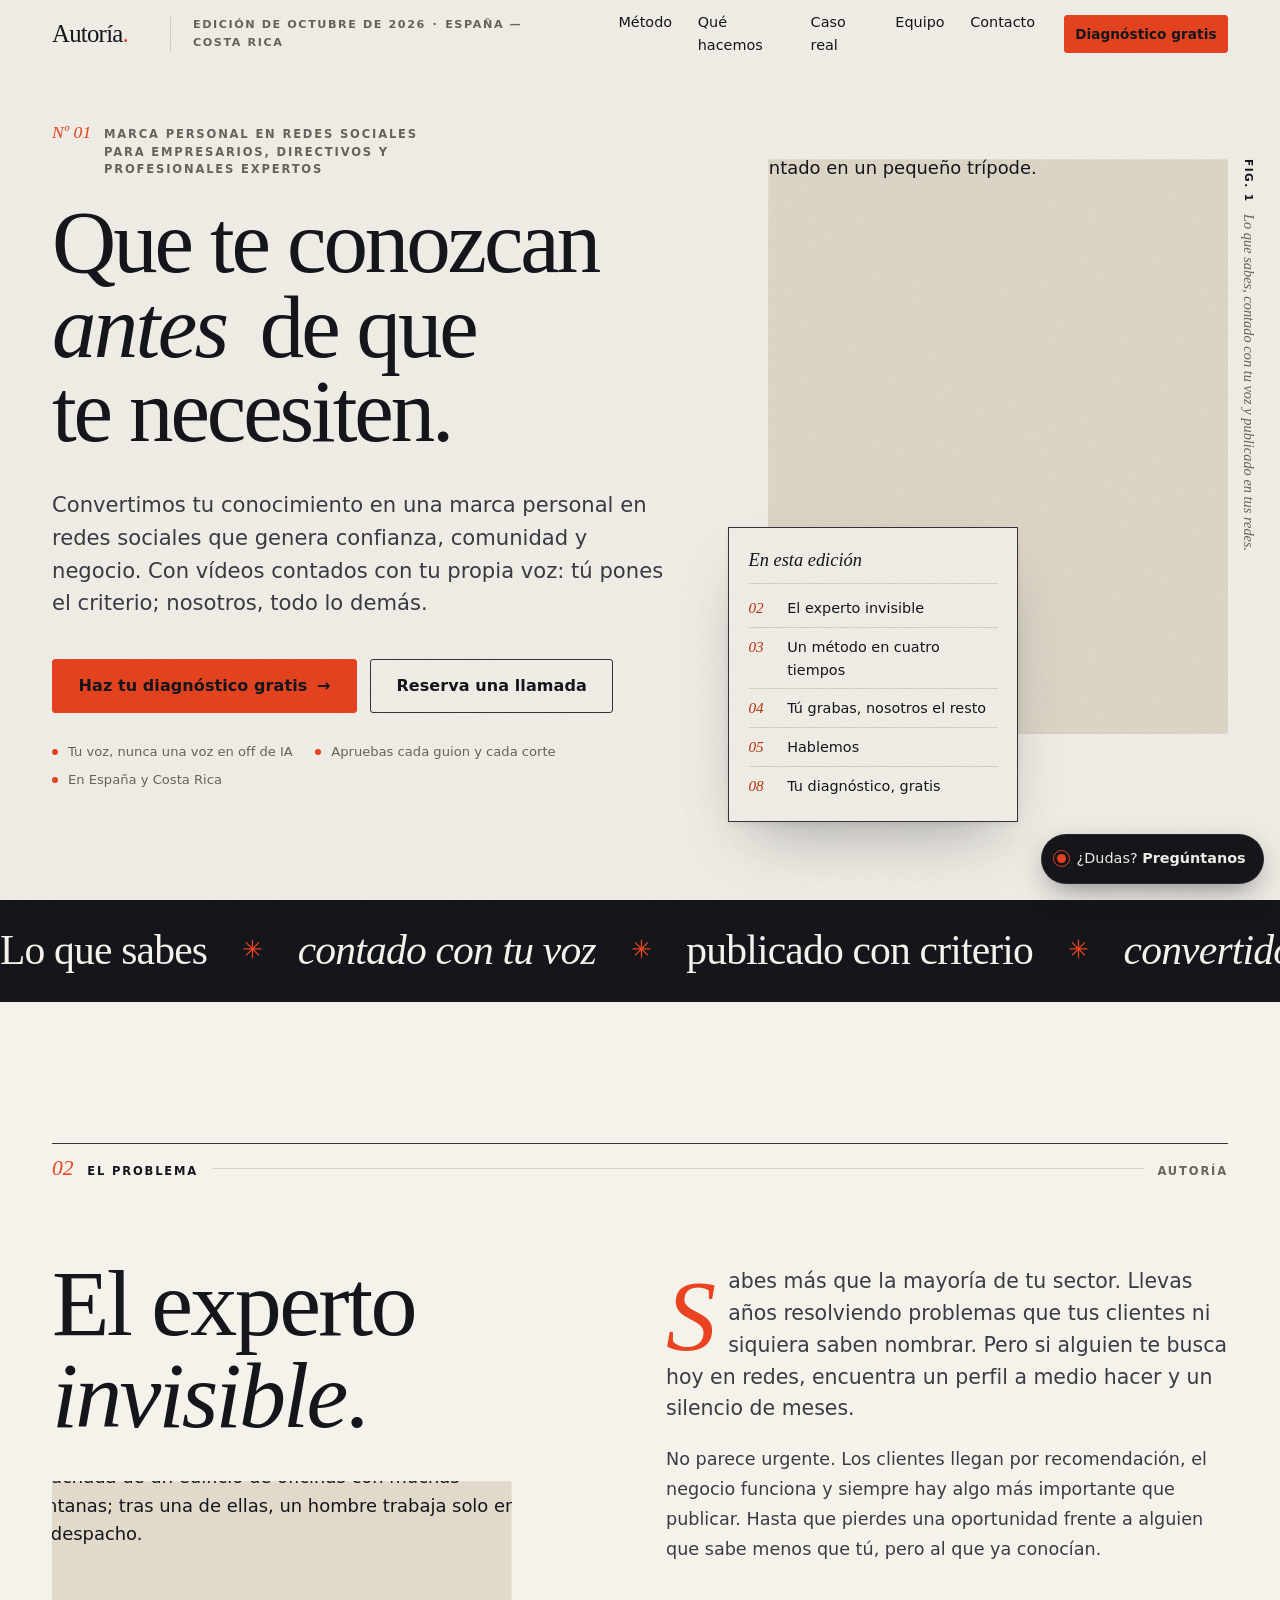
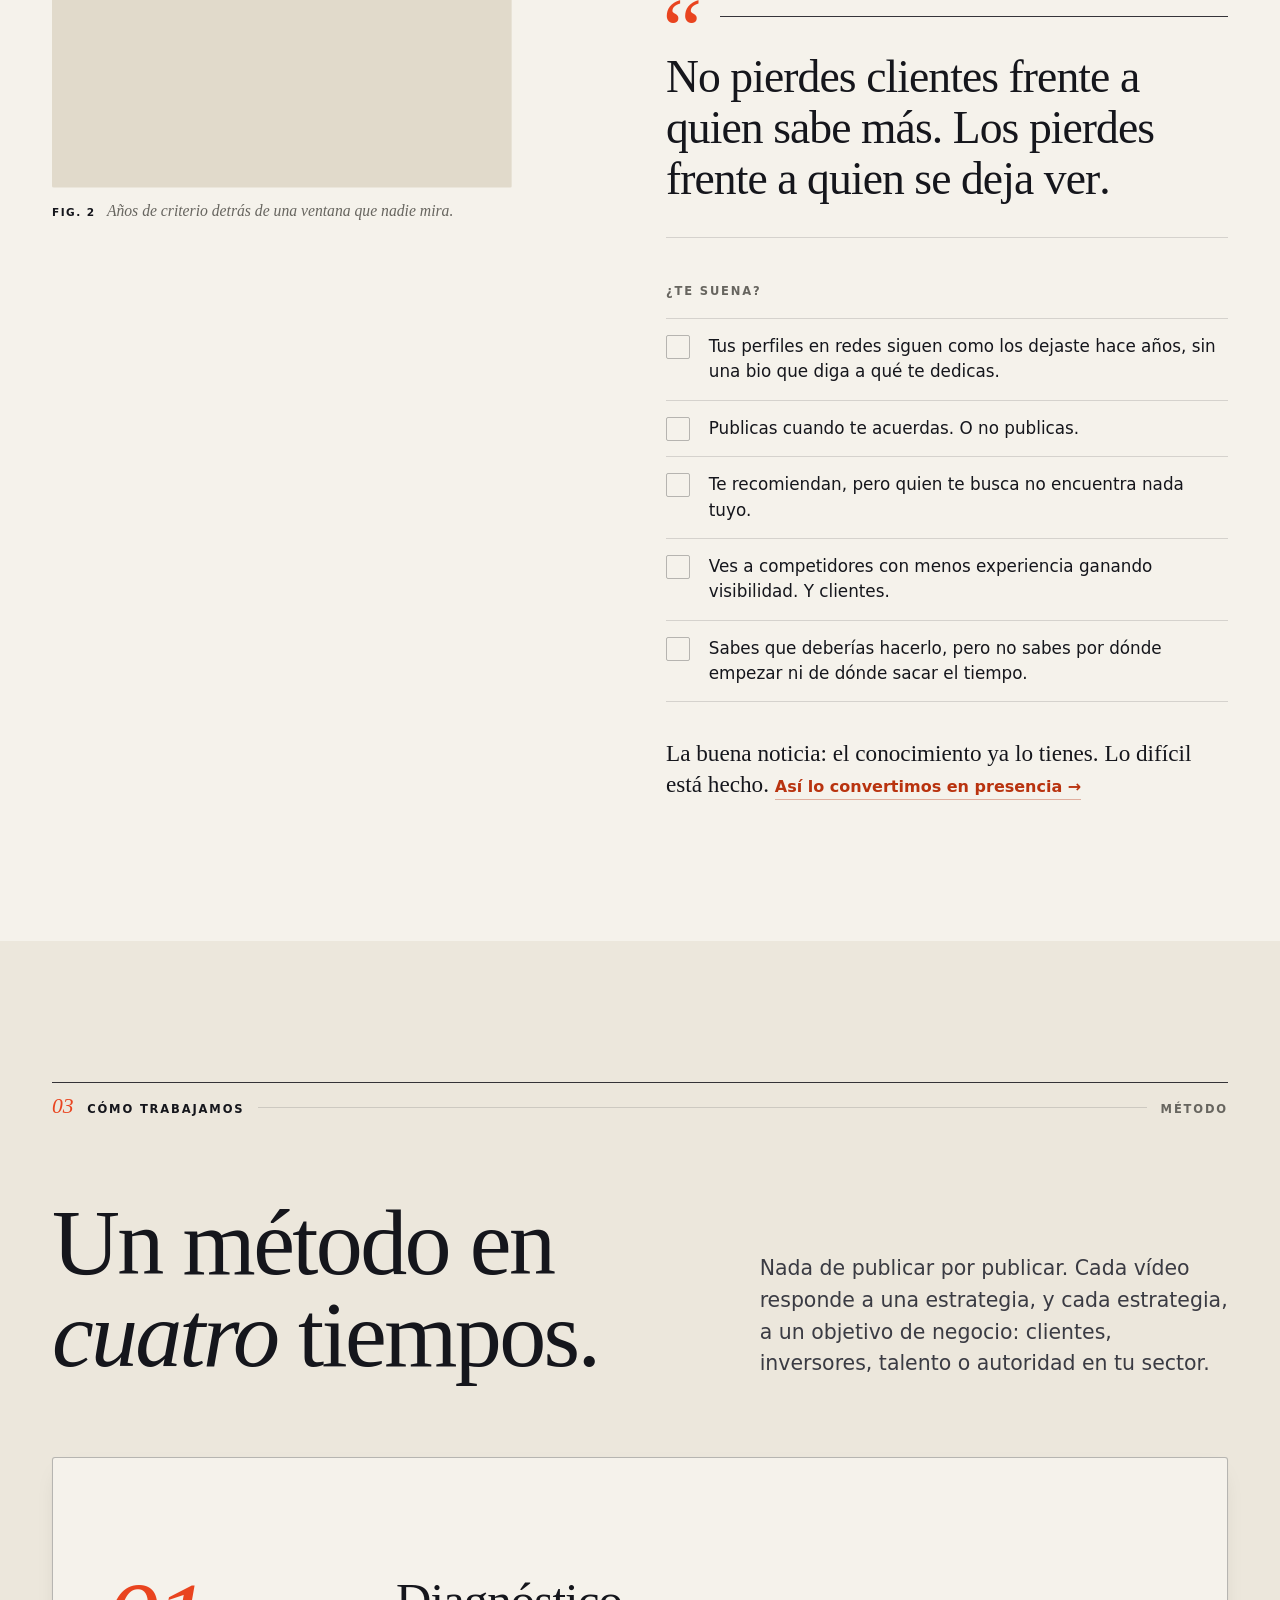
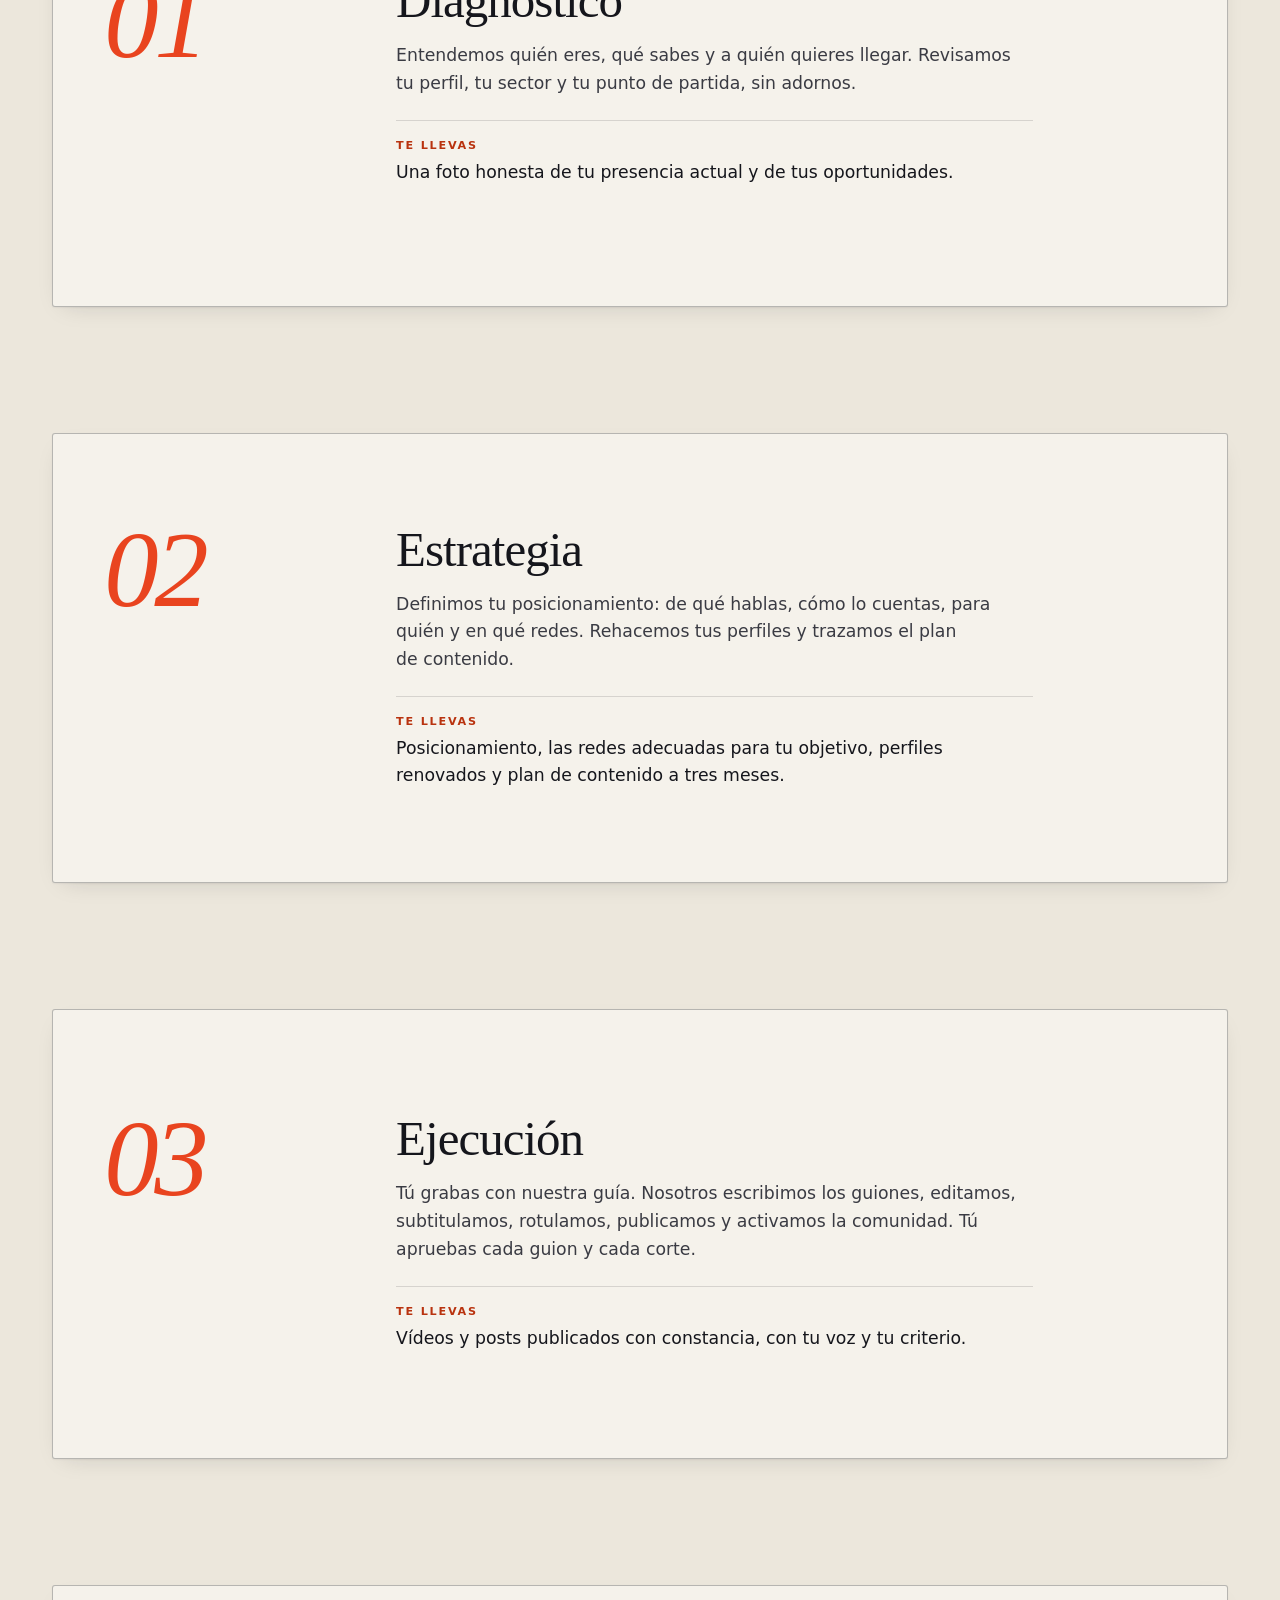
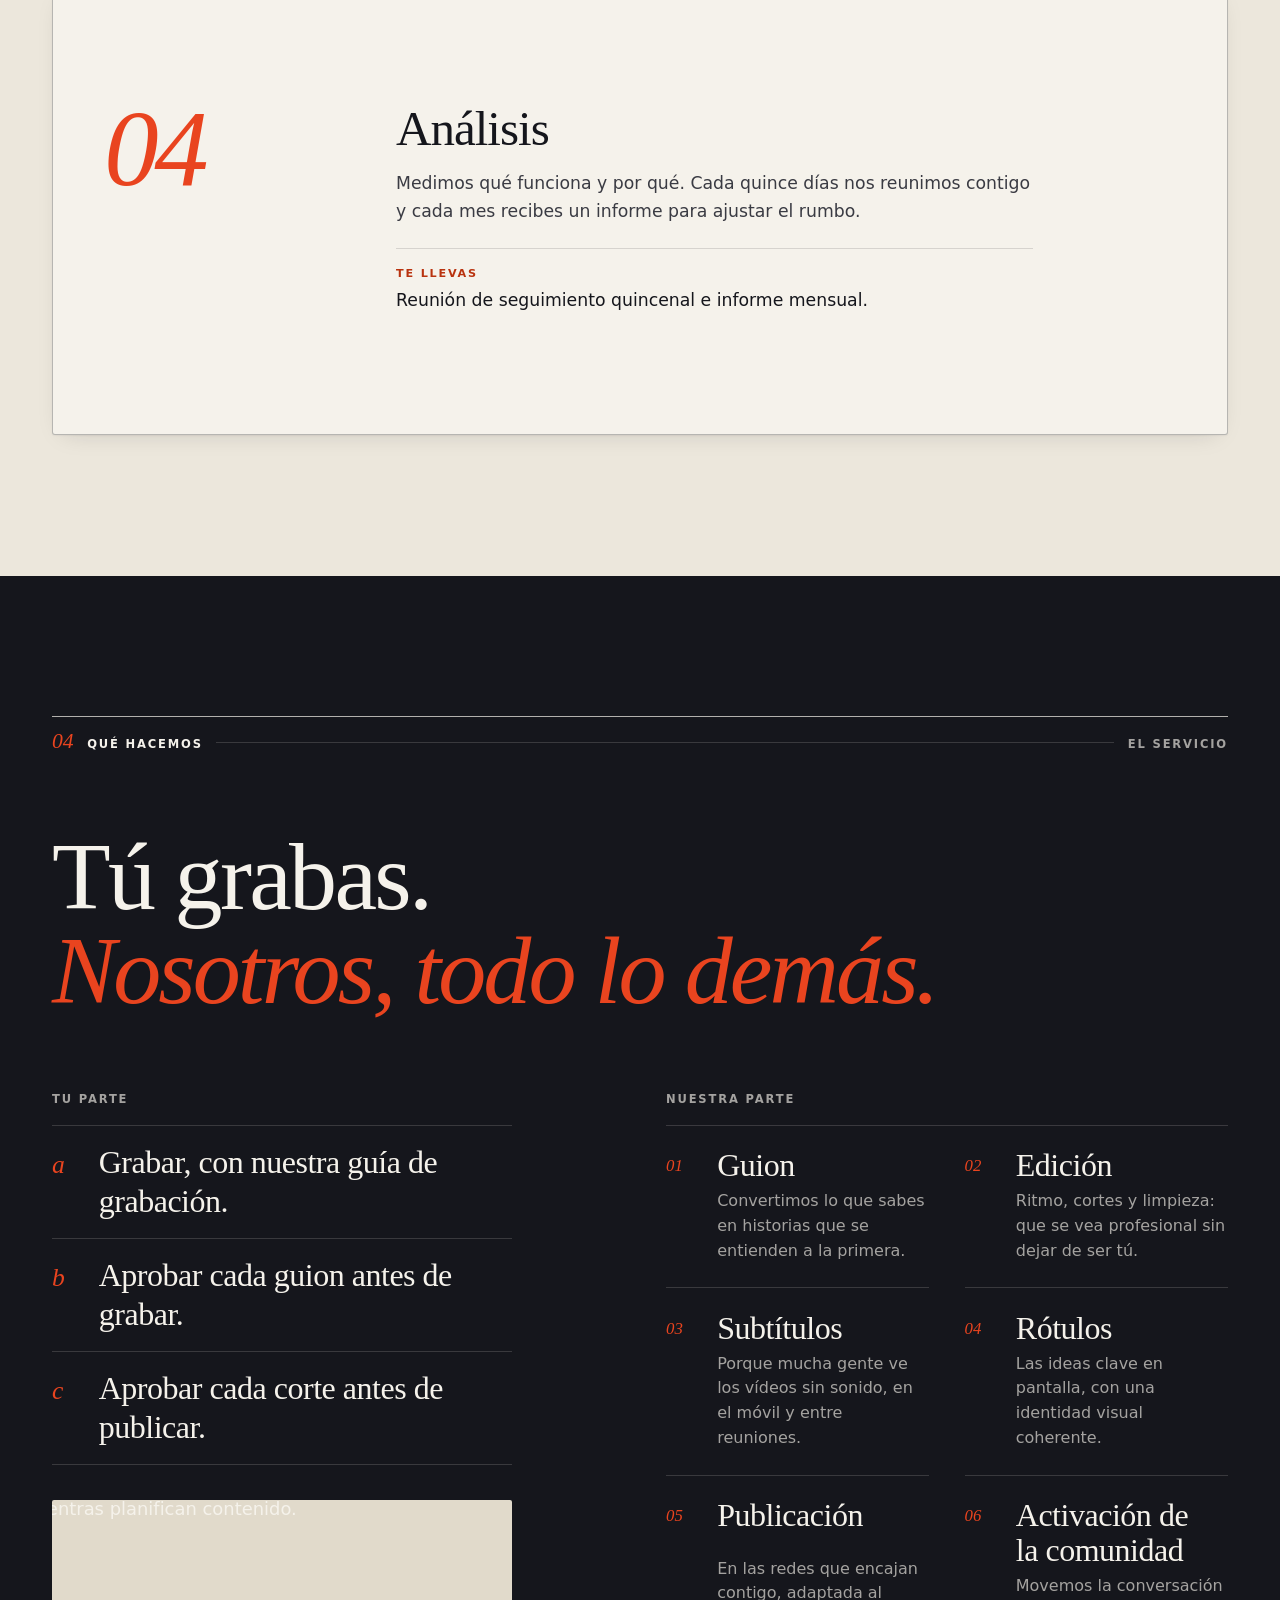
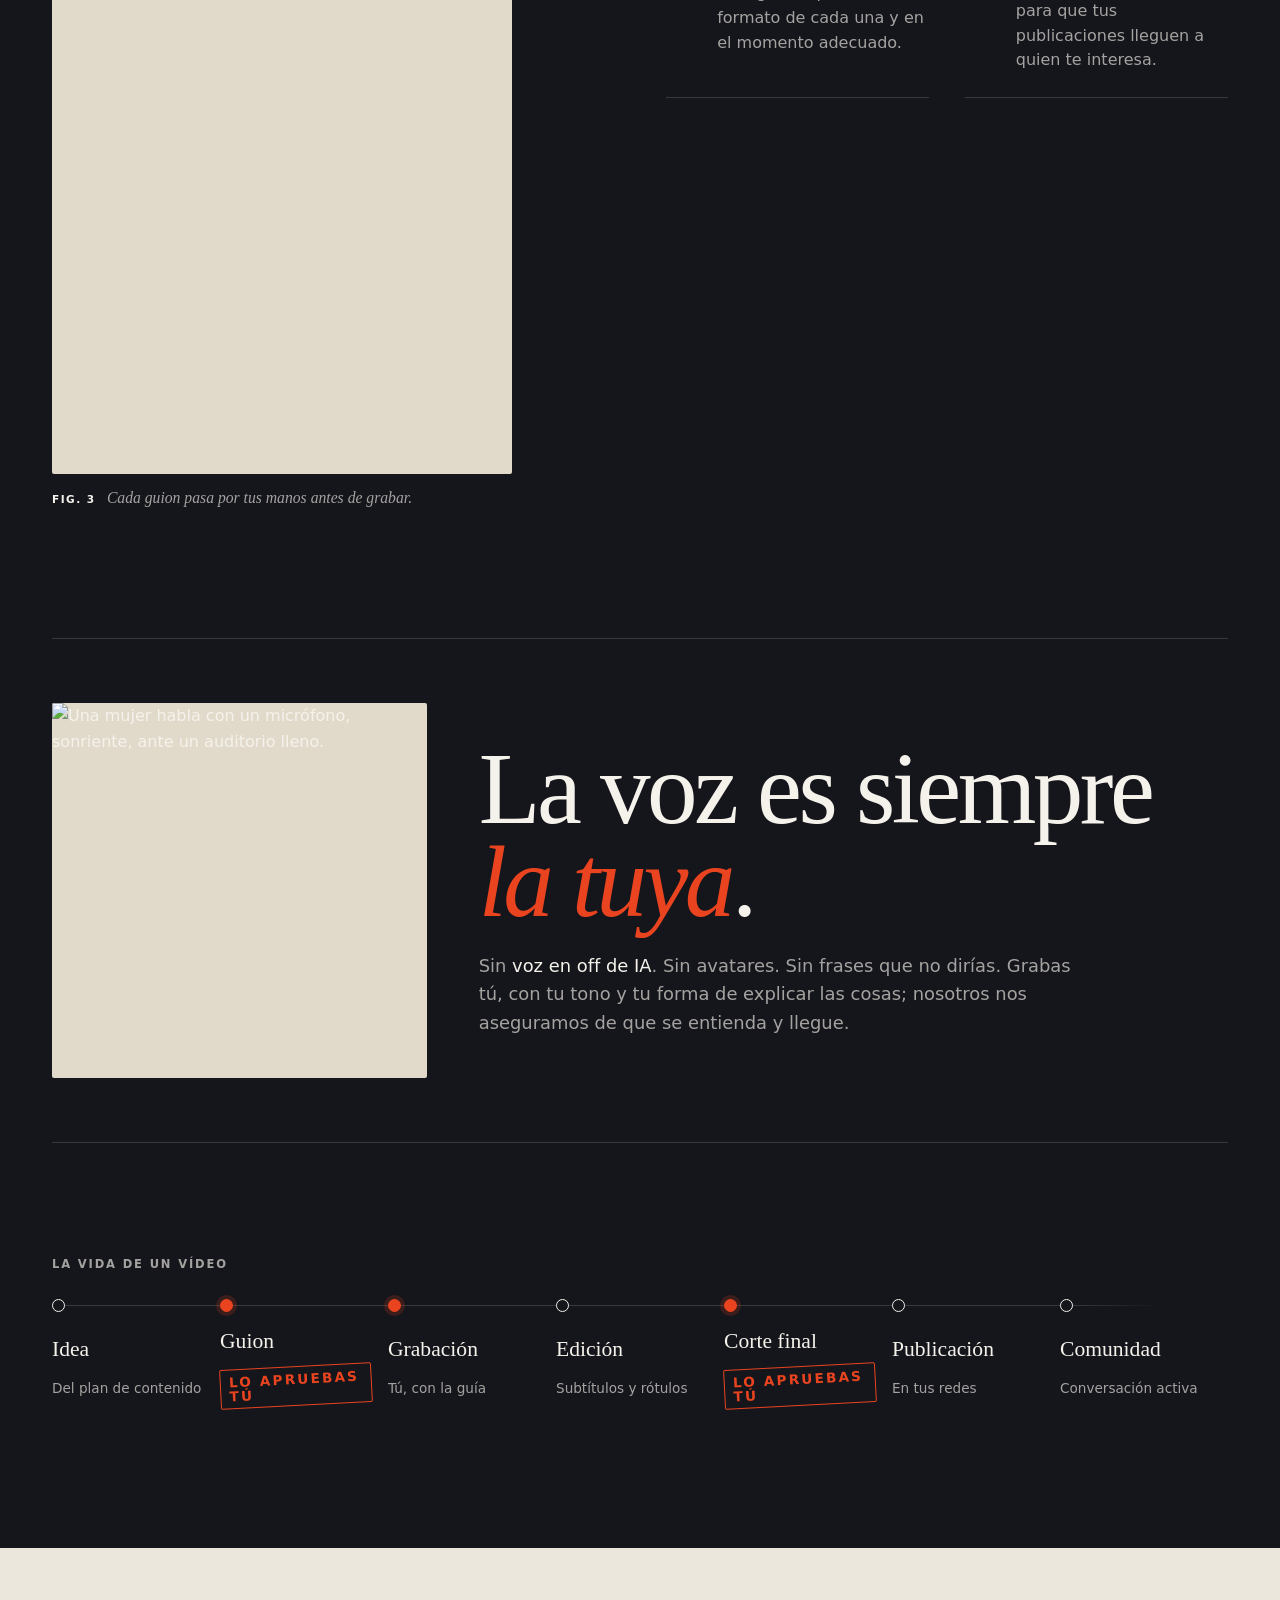
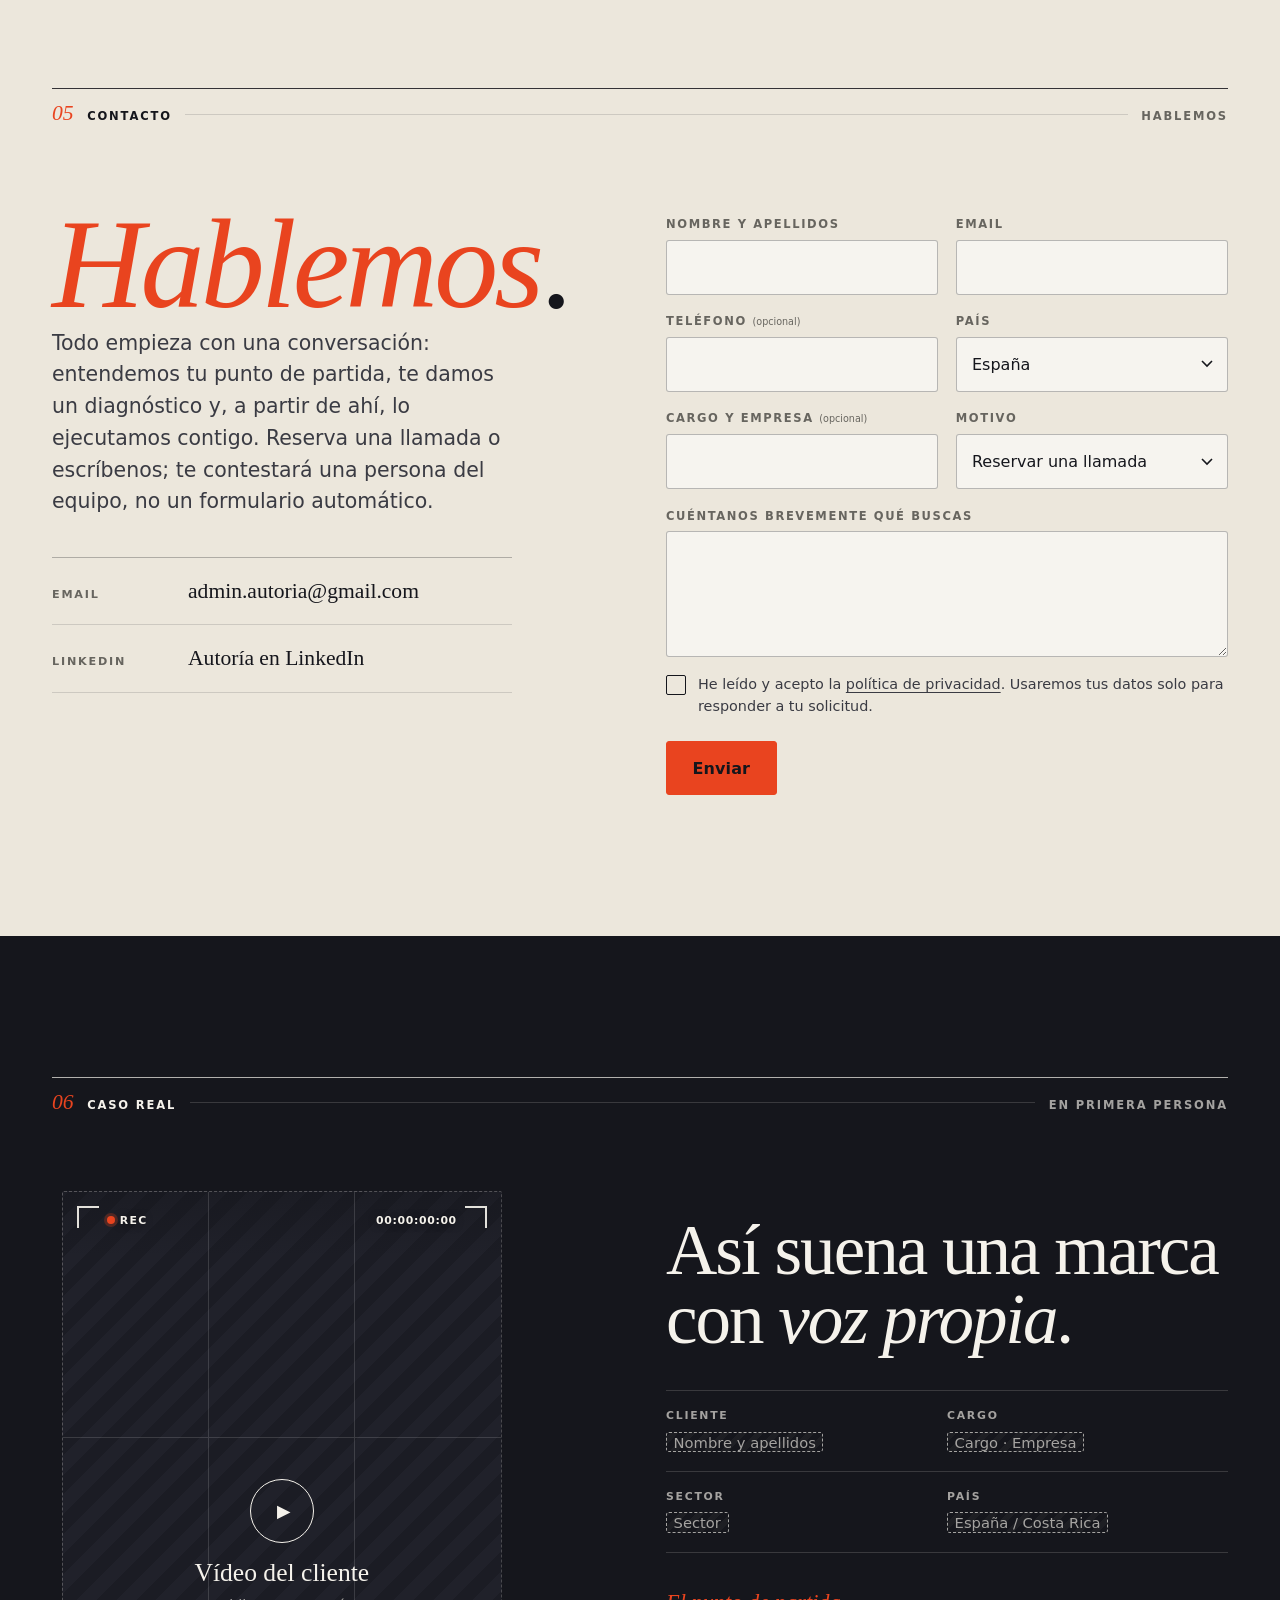
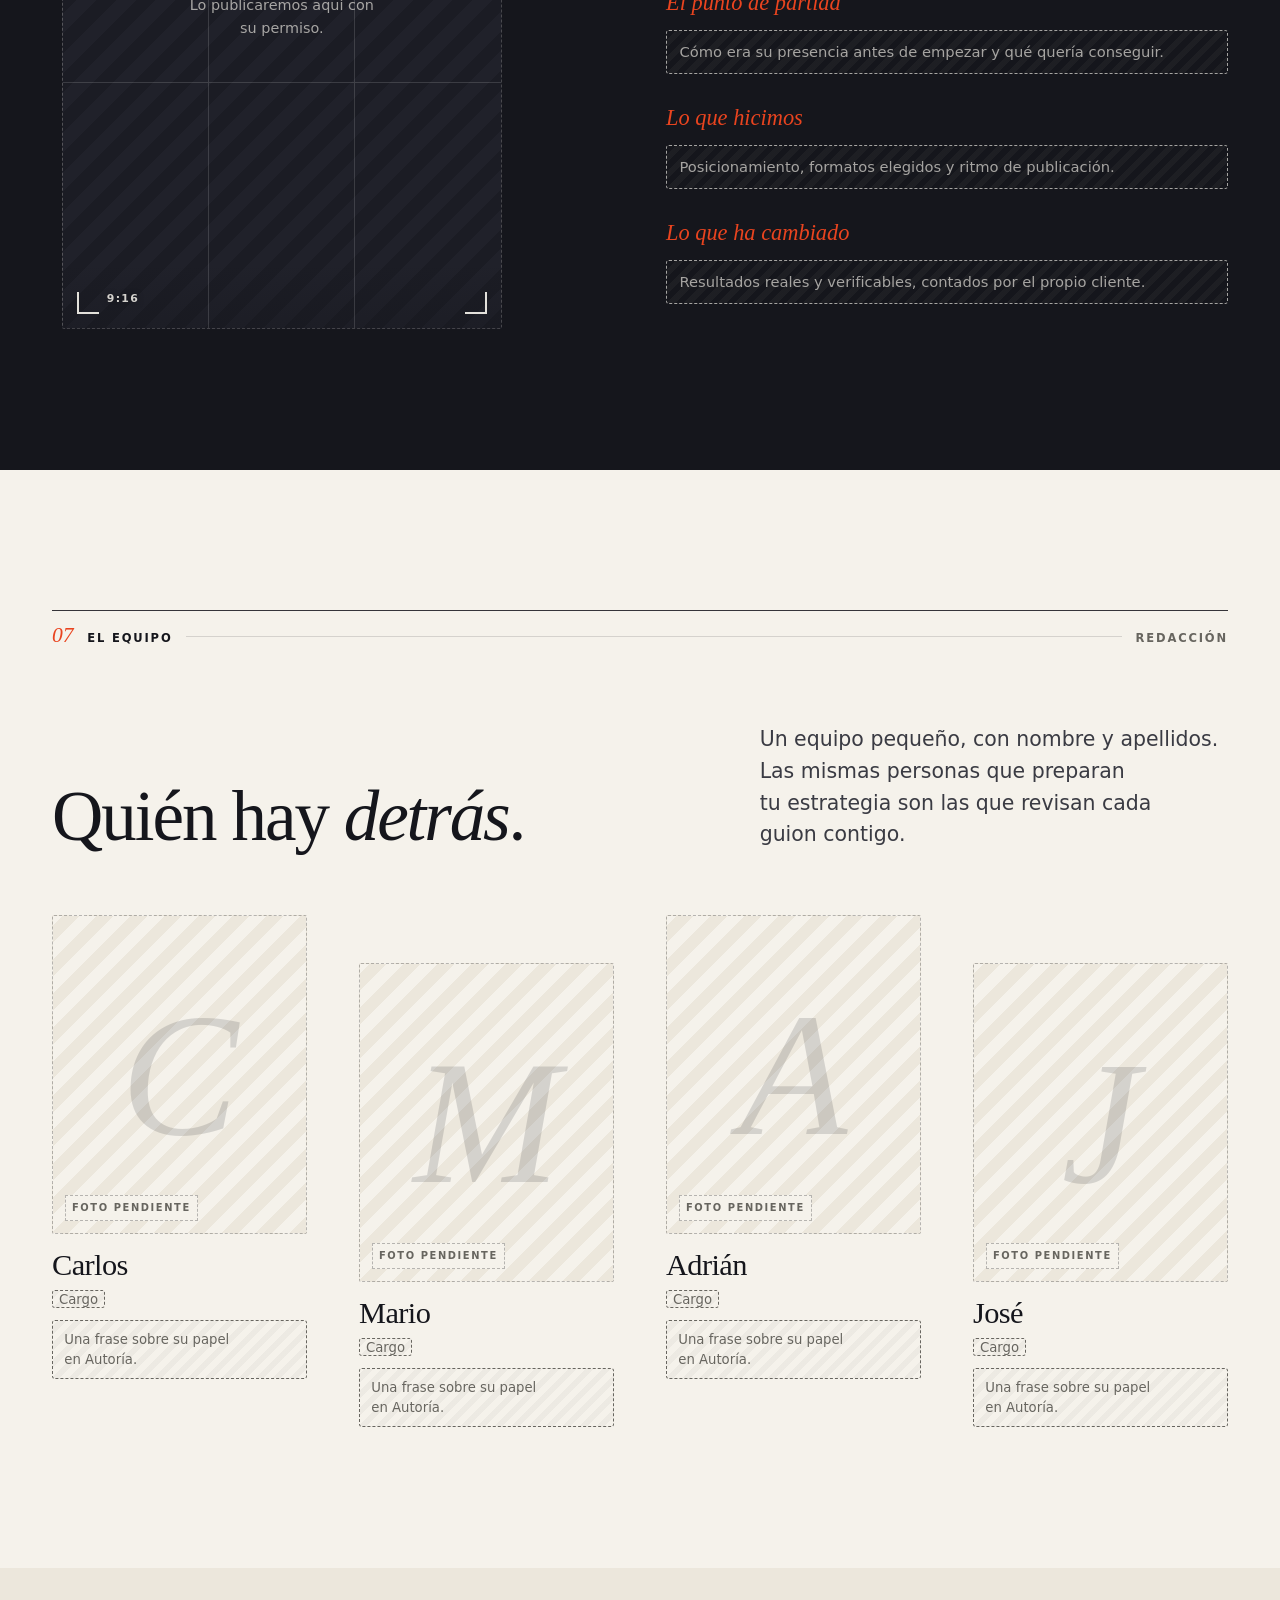
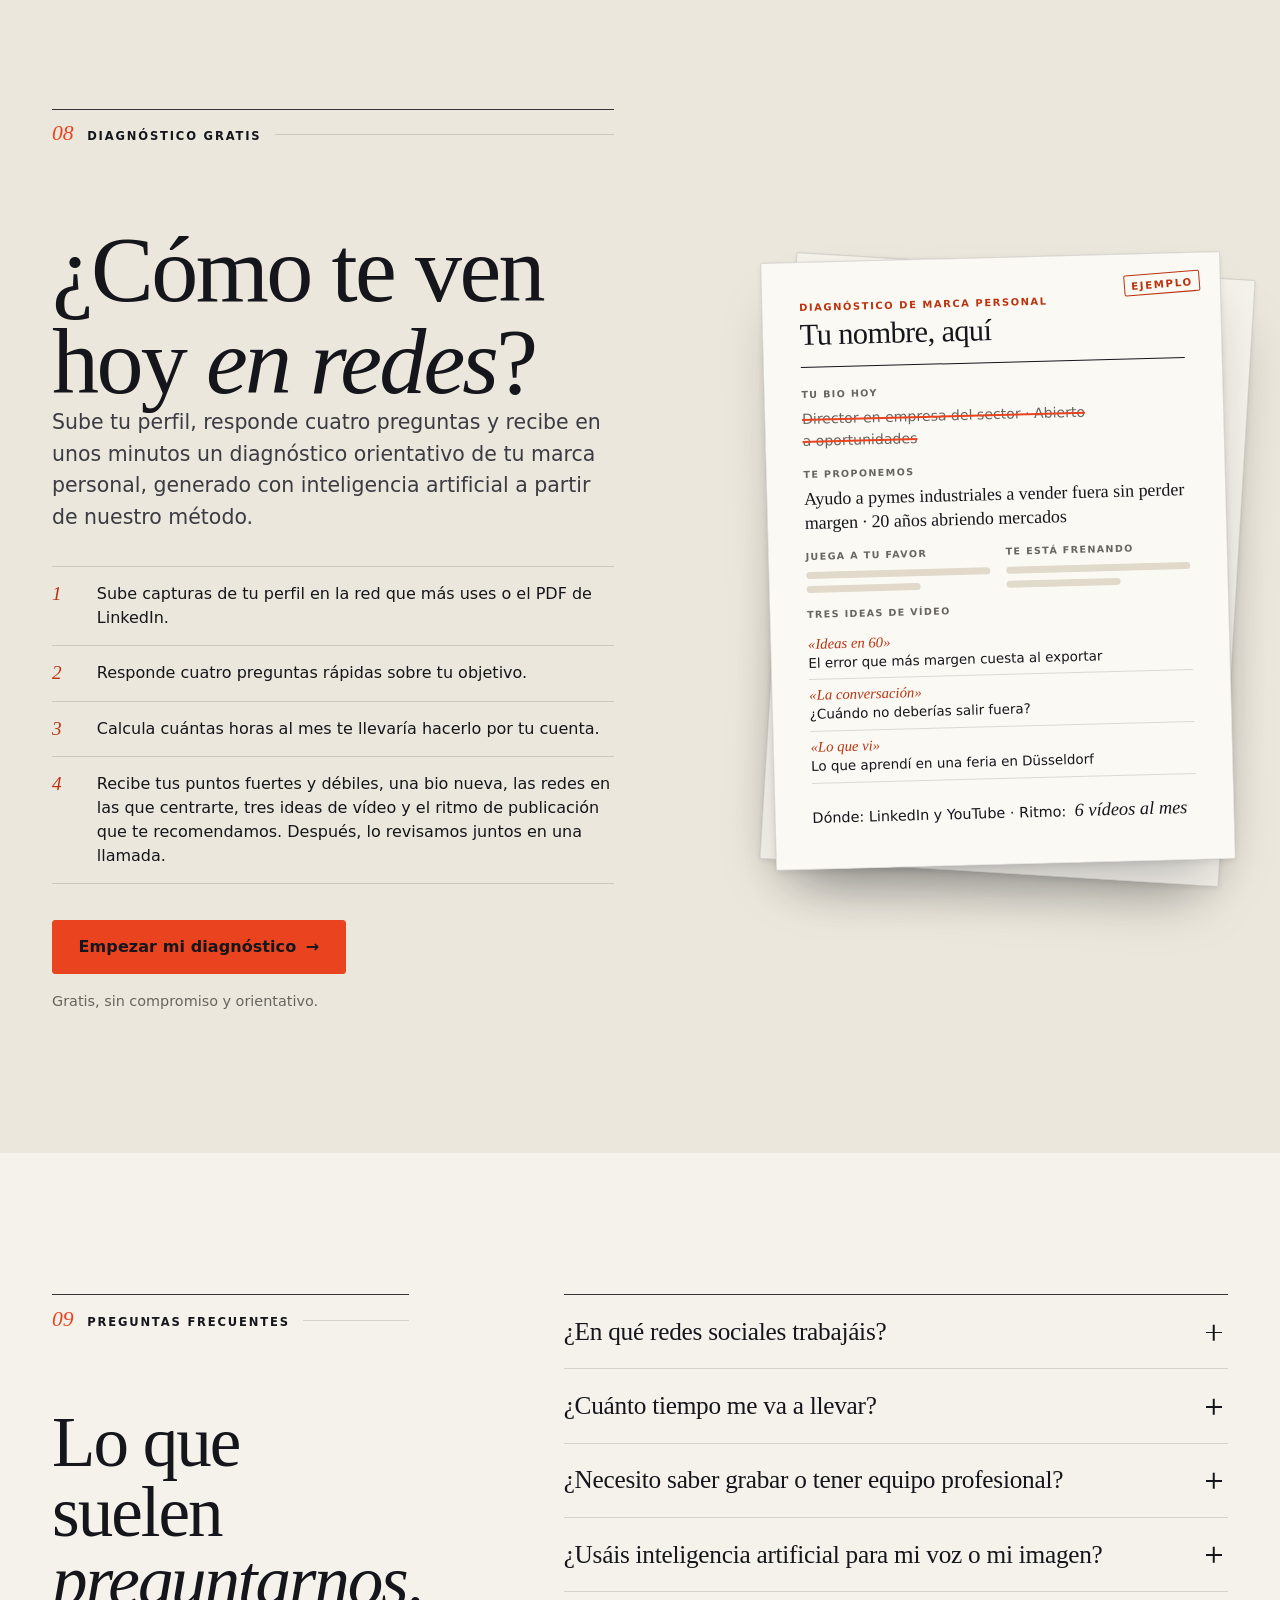
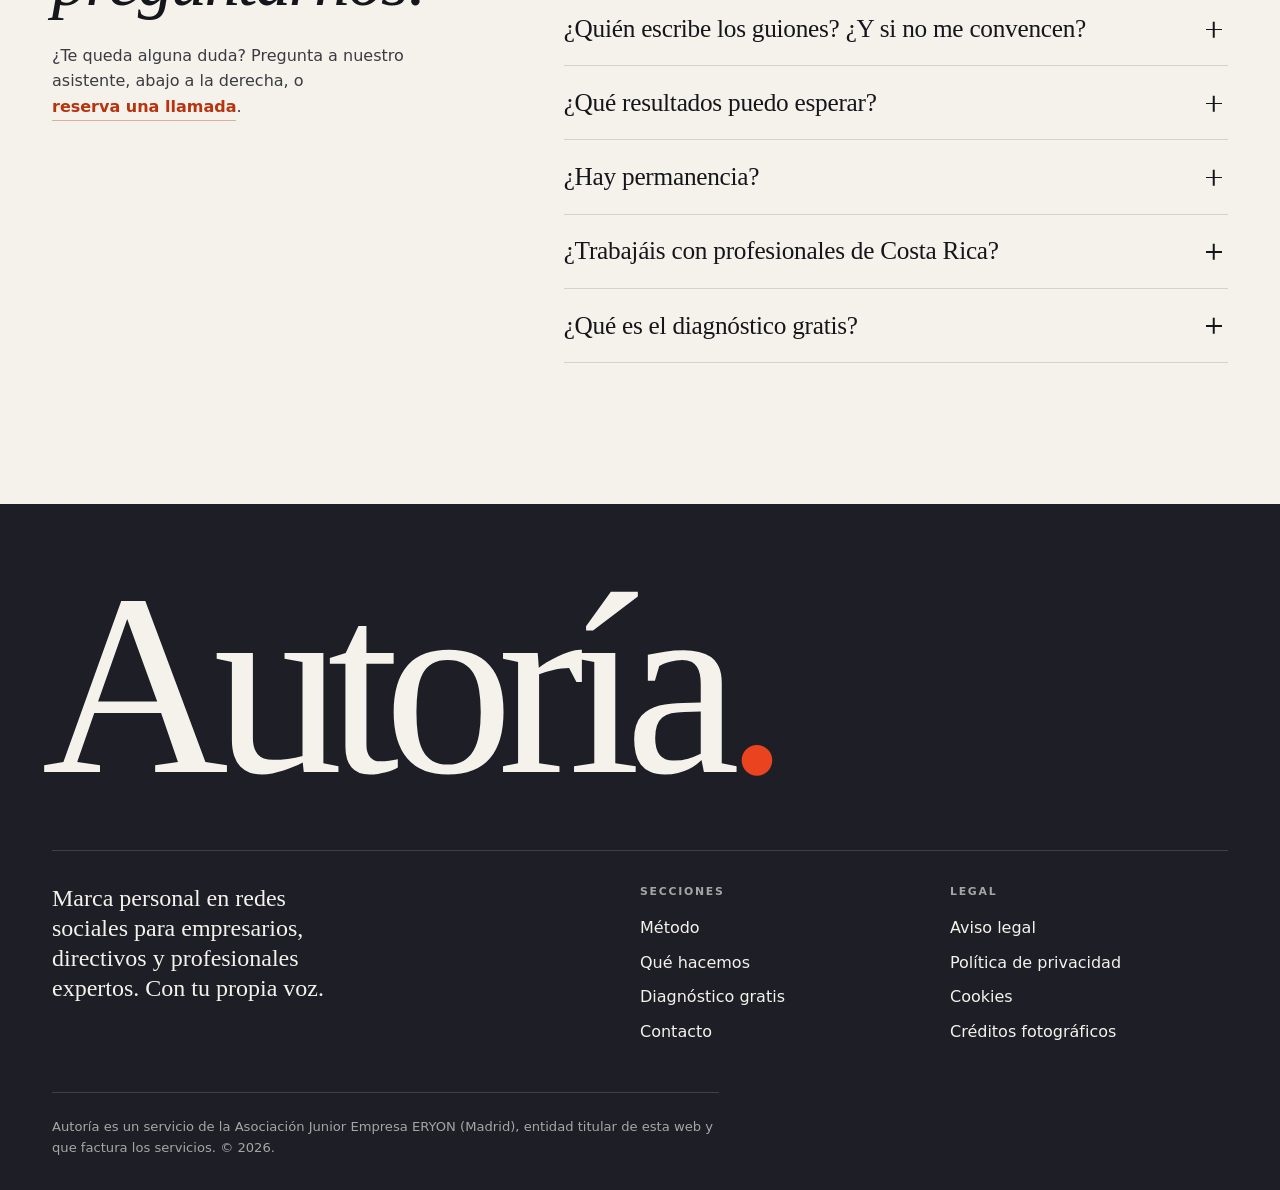
==== index.html @ 8f017d73 "Inscripción a la charla: confirmación por correo, recordatorio y hoja La inscripción manda al moment" ====
<!doctype html>
<html lang="es">
<head>
  <meta charset="utf-8">
  <meta name="viewport" content="width=device-width, initial-scale=1, viewport-fit=cover">
  <title>Autoría · Marca personal en redes sociales para expertos, con tu propia voz</title>
  <meta name="description" content="Convertimos el conocimiento de empresarios, directivos y profesionales expertos en una marca personal en redes sociales que genera confianza, comunidad y negocio, con vídeos contados con su propia voz. España y Costa Rica.">
  <meta name="theme-color" content="#F5F2EB">

  <meta property="og:type" content="website">
  <meta property="og:locale" content="es_ES">
  <meta property="og:site_name" content="Autoría">
  <meta property="og:title" content="Autoría · Que te conozcan antes de que te necesiten">
  <meta property="og:description" content="Marca personal en redes sociales para empresarios, directivos y profesionales expertos. Vídeos contados con tu propia voz. Haz tu diagnóstico gratis.">
  <meta property="og:image" content="https://autoriaestudio.com/assets/img/og-autoria.jpg">
  <meta property="og:url" content="https://autoriaestudio.com/">
  <meta property="og:image:width" content="1200">
  <meta property="og:image:height" content="630">
  <meta name="twitter:card" content="summary_large_image">

  <link rel="canonical" href="https://autoriaestudio.com/">
  <link rel="icon" href="assets/img/favicon.svg" type="image/svg+xml">
  <link rel="preload" href="assets/fonts/newsreader.woff2" as="font" type="font/woff2" crossorigin>
  <link rel="preload" href="assets/fonts/newsreader-italic.woff2" as="font" type="font/woff2" crossorigin>
  <link rel="preload" href="assets/fonts/instrument-sans.woff2" as="font" type="font/woff2" crossorigin>
  <link rel="preload" as="image" href="assets/img/portada.webp" fetchpriority="high">
  <link rel="stylesheet" href="styles.css?v=20261109c">

  <script>document.documentElement.className = document.documentElement.className.replace("no-js", "") + " js";</script>

  <script type="application/ld+json">
  {
    "@context": "https://schema.org",
    "@type": "ProfessionalService",
    "name": "Autoría",
    "description": "Agencia de marca personal en redes sociales para empresarios, directivos y profesionales expertos: estrategia, guion, edición y publicación de vídeos contados con la propia voz del cliente.",
    "areaServed": ["ES", "CR"],
    "inLanguage": "es",
    "parentOrganization": { "@type": "Organization", "name": "Asociación Junior Empresa ERYON", "address": { "@type": "PostalAddress", "addressLocality": "Madrid", "addressCountry": "ES" } }
  }
  </script>
</head>
<body class="page-home">
  <a class="skip-link" href="#contenido">Saltar al contenido</a>

  <!-- ============ CABECERA ============ -->
  <header class="masthead" data-masthead>
    <div class="wrap masthead-bar">
      <a class="wordmark" href="#portada" aria-label="Autoría, ir al inicio">Autoría<span class="wordmark-dot" aria-hidden="true">.</span></a>
      <p class="masthead-meta"><span data-edicion>Edición de octubre de 2026</span><span class="sep" aria-hidden="true">·</span>España — Costa Rica</p>
      <nav class="masthead-nav" aria-label="Principal">
        <a class="ulink" href="#metodo">Método</a>
        <a class="ulink" href="#servicio">Qué hacemos</a>
        <a class="ulink" href="#caso">Caso real</a>
        <a class="ulink" href="#equipo">Equipo</a>
        <a class="ulink" href="#contacto">Contacto</a>
      </nav>
      <a class="btn btn-primary btn-small masthead-cta" href="diagnostico.html">Diagnóstico gratis</a>
      <button class="menu-btn" type="button" aria-expanded="false" aria-controls="menu" data-menu-btn>
        <span class="menu-btn-label">Menú</span><span class="menu-btn-icon" aria-hidden="true"><i></i><i></i></span>
      </button>
    </div>
    <div class="progress" aria-hidden="true"><span data-progress></span></div>
  </header>

  <div class="menu" id="menu" data-menu aria-hidden="true">
    <nav class="wrap menu-inner" aria-label="Menú">
      <p class="menu-kicker">Sumario</p>
      <ol class="menu-list">
        <li><a href="#problema"><span>02</span>El experto invisible</a></li>
        <li><a href="#metodo"><span>03</span>Método</a></li>
        <li><a href="#servicio"><span>04</span>Qué hacemos</a></li>
        <li><a href="#contacto"><span>05</span>Contacto</a></li>
        <li><a href="#caso"><span>06</span>Caso real</a></li>
        <li><a href="#equipo"><span>07</span>Equipo</a></li>
        <li><a href="#diagnostico"><span>08</span>Diagnóstico gratis</a></li>
        <li><a href="#preguntas"><span>09</span>Preguntas</a></li>
      </ol>
      <div class="menu-actions">
        <a class="btn btn-primary" href="diagnostico.html">Haz tu diagnóstico gratis</a>
        <a class="btn btn-ghost btn-ghost-light" href="#contacto" data-reserva>Reserva una llamada</a>
      </div>
    </nav>
  </div>

  <main id="contenido">

    <!-- ============ 01 · PORTADA ============ -->
    <section class="cover" id="portada" aria-labelledby="cover-title">
      <div class="wrap cover-grid">
        <div class="cover-text">
          <p class="kicker cover-kicker" data-reveal><span class="kicker-num">Nº 01</span> Marca personal en redes sociales para empresarios, directivos y profesionales expertos</p>
          <h1 class="cover-title" id="cover-title" data-split>Que te conozcan <em><span class="mark" data-mark="circle">antes</span></em> de que te necesiten.</h1>
          <p class="cover-lede" data-reveal>Convertimos tu conocimiento en una marca personal en redes sociales que genera confianza, comunidad y negocio. Con vídeos contados con tu propia voz: tú pones el criterio; nosotros, todo lo demás.</p>
          <div class="cover-actions" data-reveal>
            <a class="btn btn-primary btn-lg" href="diagnostico.html">Haz tu diagnóstico gratis <span class="btn-arrow" aria-hidden="true">→</span></a>
            <a class="btn btn-ghost btn-lg" href="#contacto" data-reserva>Reserva una llamada</a>
          </div>
          <ul class="cover-proof" data-reveal>
            <li>Tu voz, nunca una voz en off de IA</li>
            <li>Apruebas cada guion y cada corte</li>
            <li>En España y Costa Rica</li>
          </ul>
        </div>

        <figure class="cover-figure" data-reveal>
          <div class="frame frame-photo">
            <img src="assets/img/portada.webp" alt="Una profesional se graba en su despacho con el móvil, montado en un pequeño trípode." width="1024" height="1280" fetchpriority="high" loading="eager" decoding="async" data-parallax>
          </div>
          <figcaption class="caption"><span>Fig. 1</span> Lo que sabes, contado con tu voz y publicado en tus redes.</figcaption>
        </figure>

        <nav class="sumario" aria-label="Sumario de la página" data-reveal>
          <p class="sumario-title">En esta edición</p>
          <ol>
            <li><a href="#problema"><span>02</span>El experto invisible</a></li>
            <li><a href="#metodo"><span>03</span>Un método en cuatro tiempos</a></li>
            <li><a href="#servicio"><span>04</span>Tú grabas, nosotros el resto</a></li>
            <li><a href="#contacto"><span>05</span>Hablemos</a></li>
            <li><a href="#diagnostico"><span>08</span>Tu diagnóstico, gratis</a></li>
          </ol>
        </nav>
      </div>
    </section>

    <!-- Cinta -->
    <div class="ticker" aria-hidden="true">
      <div class="ticker-track" data-marquee>
        <span>Lo que sabes</span><i>✳</i><span><em>contado con tu voz</em></span><i>✳</i><span>publicado con criterio</span><i>✳</i><span><em>convertido en confianza</em></span><i>✳</i><span>y en negocio</span><i>✳</i>
      </div>
    </div>

    <!-- ============ 02 · EL PROBLEMA ============ -->
    <section class="section problem" id="problema" aria-labelledby="problem-title">
      <div class="wrap">
        <header class="folio" data-reveal><span class="folio-num">02</span><span class="folio-name">El problema</span><span class="folio-rule"></span><span class="folio-meta">Autoría</span></header>

        <div class="problem-grid">
          <div class="problem-head">
            <h2 class="display-xl" id="problem-title" data-split>El experto <em>invisible</em>.</h2>
            <figure class="problem-figure" data-reveal>
              <div class="frame frame-photo"><img src="assets/img/problema.webp" alt="Fachada de un edificio de oficinas con muchas ventanas; tras una de ellas, un hombre trabaja solo en su despacho." width="1200" height="800" loading="lazy" decoding="async" data-parallax></div>
              <figcaption class="caption"><span>Fig. 2</span> Años de criterio detrás de una ventana que nadie mira.</figcaption>
            </figure>
          </div>

          <div class="problem-body prose">
            <p class="lede dropcap" data-reveal>Sabes más que la mayoría de tu sector. Llevas años resolviendo problemas que tus clientes ni siquiera saben nombrar. Pero si alguien te busca hoy en redes, encuentra un perfil a medio hacer y un silencio de meses.</p>
            <p data-reveal>No parece urgente. Los clientes llegan por recomendación, el negocio funciona y siempre hay algo más importante que publicar. Hasta que pierdes una oportunidad frente a alguien que sabe menos que tú, pero al que ya conocían.</p>

            <blockquote class="pullquote" data-reveal>
              <p>No pierdes clientes frente a quien sabe más. Los pierdes frente a quien <span class="mark" data-mark="underline">se deja ver</span>.</p>
            </blockquote>

            <div class="symptoms" data-reveal>
              <p class="kicker">¿Te suena?</p>
              <ul>
                <li><span class="tick" data-mark="tick"></span>Tus perfiles en redes siguen como los dejaste hace años, sin una bio que diga a qué te dedicas.</li>
                <li><span class="tick" data-mark="tick"></span>Publicas cuando te acuerdas. O no publicas.</li>
                <li><span class="tick" data-mark="tick"></span>Te recomiendan, pero quien te busca no encuentra nada tuyo.</li>
                <li><span class="tick" data-mark="tick"></span>Ves a competidores con menos experiencia ganando visibilidad. Y clientes.</li>
                <li><span class="tick" data-mark="tick"></span>Sabes que deberías hacerlo, pero no sabes por dónde empezar ni de dónde sacar el tiempo.</li>
              </ul>
            </div>

            <p class="problem-close" data-reveal>La buena noticia: el conocimiento ya lo tienes. Lo difícil está hecho. <a class="ulink ulink-accent" href="#metodo">Así lo convertimos en presencia&nbsp;→</a></p>
          </div>
        </div>
      </div>
    </section>

    <!-- ============ 03 · MÉTODO ============ -->
    <section class="section method" id="metodo" aria-labelledby="method-title">
      <div class="wrap">
        <header class="folio" data-reveal><span class="folio-num">03</span><span class="folio-name">Cómo trabajamos</span><span class="folio-rule"></span><span class="folio-meta">Método</span></header>

        <div class="method-intro">
          <h2 class="display-xl" id="method-title" data-split>Un método en <em>cuatro</em> tiempos.</h2>
          <p class="lede" data-reveal>Nada de publicar por publicar. Cada vídeo responde a una estrategia, y cada estrategia, a un objetivo de negocio: clientes, inversores, talento o autoridad en tu sector.</p>
        </div>

        <ol class="stack" data-stack>
          <li class="stack-card" style="--i:0">
            <div class="stack-num">01</div>
            <div class="stack-body">
              <h3>Diagnóstico</h3>
              <p>Entendemos quién eres, qué sabes y a quién quieres llegar. Revisamos tu perfil, tu sector y tu punto de partida, sin adornos.</p>
              <p class="stack-out"><span>Te llevas</span> Una foto honesta de tu presencia actual y de tus oportunidades.</p>
            </div>
          </li>
          <li class="stack-card" style="--i:1">
            <div class="stack-num">02</div>
            <div class="stack-body">
              <h3>Estrategia</h3>
              <p>Definimos tu posicionamiento: de qué hablas, cómo lo cuentas, para quién y en qué redes. Rehacemos tus perfiles y trazamos el plan de contenido.</p>
              <p class="stack-out"><span>Te llevas</span> Posicionamiento, las redes adecuadas para tu objetivo, perfiles renovados y plan de contenido a tres meses.</p>
            </div>
          </li>
          <li class="stack-card" style="--i:2">
            <div class="stack-num">03</div>
            <div class="stack-body">
              <h3>Ejecución</h3>
              <p>Tú grabas con nuestra guía. Nosotros escribimos los guiones, editamos, subtitulamos, rotulamos, publicamos y activamos la comunidad. Tú apruebas cada guion y cada corte.</p>
              <p class="stack-out"><span>Te llevas</span> Vídeos y posts publicados con constancia, con tu voz y tu criterio.</p>
            </div>
          </li>
          <li class="stack-card" style="--i:3">
            <div class="stack-num">04</div>
            <div class="stack-body">
              <h3>Análisis</h3>
              <p>Medimos qué funciona y por qué. Cada quince días nos reunimos contigo y cada mes recibes un informe para ajustar el rumbo.</p>
              <p class="stack-out"><span>Te llevas</span> Reunión de seguimiento quincenal e informe mensual.</p>
            </div>
          </li>
        </ol>
      </div>
    </section>

    <!-- ============ 04 · QUÉ HACEMOS ============ -->
    <section class="section service is-ink" id="servicio" aria-labelledby="service-title">
      <div class="wrap">
        <header class="folio" data-reveal><span class="folio-num">04</span><span class="folio-name">Qué hacemos</span><span class="folio-rule"></span><span class="folio-meta">El servicio</span></header>

        <div class="service-head">
          <h2 class="display-xl" id="service-title" data-split>Tú grabas.<br> <em>Nosotros, todo lo demás.</em></h2>
        </div>

        <div class="service-grid">
          <div class="service-you" data-reveal>
            <p class="kicker">Tu parte</p>
            <ol class="you-list">
              <li><span>a</span>Grabar, con nuestra guía de grabación.</li>
              <li><span>b</span>Aprobar cada guion antes de grabar.</li>
              <li><span>c</span>Aprobar cada corte antes de publicar.</li>
            </ol>
            <figure class="service-figure">
              <div class="frame frame-photo"><img src="assets/img/servicio.webp" alt="Manos que anotan en una agenda, junto a un móvil, mientras planifican contenido." width="800" height="1000" loading="lazy" decoding="async" data-parallax></div>
              <figcaption class="caption caption-light"><span>Fig. 3</span> Cada guion pasa por tus manos antes de grabar.</figcaption>
            </figure>
          </div>

          <div class="service-us">
            <p class="kicker" data-reveal>Nuestra parte</p>
            <ul class="us-list">
              <li data-reveal><span class="us-n">01</span><h3>Guion</h3><p>Convertimos lo que sabes en historias que se entienden a la primera.</p></li>
              <li data-reveal><span class="us-n">02</span><h3>Edición</h3><p>Ritmo, cortes y limpieza: que se vea profesional sin dejar de ser tú.</p></li>
              <li data-reveal><span class="us-n">03</span><h3>Subtítulos</h3><p>Porque mucha gente ve los vídeos sin sonido, en el móvil y entre reuniones.</p></li>
              <li data-reveal><span class="us-n">04</span><h3>Rótulos</h3><p>Las ideas clave en pantalla, con una identidad visual coherente.</p></li>
              <li data-reveal><span class="us-n">05</span><h3>Publicación</h3><p>En las redes que encajan contigo, adaptada al formato de cada una y en el momento adecuado.</p></li>
              <li data-reveal><span class="us-n">06</span><h3>Activación de la comunidad</h3><p>Movemos la conversación para que tus publicaciones lleguen a quien te interesa.</p></li>
            </ul>
          </div>
        </div>

        <div class="voice" data-reveal>
          <figure class="voice-figure">
            <div class="frame frame-photo"><img src="assets/img/voz.webp" alt="Una mujer habla con un micrófono, sonriente, ante un auditorio lleno." width="900" height="900" loading="lazy" decoding="async"></div>
          </figure>
          <div class="voice-text">
            <p class="voice-big">La voz es siempre <em>la tuya</em>.</p>
            <p class="voice-small">Sin <span class="mark" data-mark="strike">voz en off de IA</span>. Sin avatares. Sin frases que no dirías. Grabas tú, con tu tono y tu forma de explicar las cosas; nosotros nos aseguramos de que se entienda y llegue.</p>
          </div>
        </div>

        <div class="pipeline" data-reveal>
          <p class="kicker">La vida de un vídeo</p>
          <ol class="pipeline-list">
            <li><span class="pl-dot"></span><b>Idea</b><small>Del plan de contenido</small></li>
            <li class="is-you"><span class="pl-dot"></span><b>Guion</b><small class="stamp">Lo apruebas tú</small></li>
            <li class="is-you"><span class="pl-dot"></span><b>Grabación</b><small>Tú, con la guía</small></li>
            <li><span class="pl-dot"></span><b>Edición</b><small>Subtítulos y rótulos</small></li>
            <li class="is-you"><span class="pl-dot"></span><b>Corte final</b><small class="stamp">Lo apruebas tú</small></li>
            <li><span class="pl-dot"></span><b>Publicación</b><small>En tus redes</small></li>
            <li><span class="pl-dot"></span><b>Comunidad</b><small>Conversación activa</small></li>
          </ol>
        </div>
      </div>
    </section>

    <!-- ============ 05 · CONTACTO ============ -->
    <section class="section contact" id="contacto" aria-labelledby="contact-title">
      <div class="wrap">
        <header class="folio" data-reveal><span class="folio-num">05</span><span class="folio-name">Contacto</span><span class="folio-rule"></span><span class="folio-meta">Hablemos</span></header>
        <div class="contact-grid">
          <div class="contact-head">
            <h2 class="display-xl" id="contact-title" data-split><em>Hablemos</em>.</h2>
            <p class="lede" data-reveal>Todo empieza con una conversación: entendemos tu punto de partida, te damos un diagnóstico y, a partir de ahí, lo ejecutamos contigo. Reserva una llamada o escríbenos; te contestará una persona del equipo, no un formulario automático.</p>

            <ul class="channels" data-reveal>
              <li>
                <span class="ch-label">Email</span>
                <a class="ch-value ulink" href="mailto:admin.autoria@gmail.com" data-contacto="email">admin.autoria@gmail.com</a>
              </li>
              <li>
                <span class="ch-label">LinkedIn</span>
                <a class="ch-value ulink" href="https://www.linkedin.com/company/movixmaker/" target="_blank" rel="noopener" data-contacto="linkedin">Autoría en LinkedIn</a>
              </li>
            </ul>
          </div>

          <form class="form contact-form" action="api/contacto" method="post" novalidate data-contact-form>
            <div class="form-row">
              <div class="field"><label for="c-nombre">Nombre y apellidos</label><input id="c-nombre" name="nombre" type="text" autocomplete="name" required maxlength="120"></div>
              <div class="field"><label for="c-email">Email</label><input id="c-email" name="email" type="email" autocomplete="email" required maxlength="160"></div>
            </div>
            <div class="form-row">
              <div class="field"><label for="c-tel">Teléfono <small>(opcional)</small></label><input id="c-tel" name="telefono" type="tel" autocomplete="tel" maxlength="30"></div>
              <div class="field"><label for="c-pais">País</label>
                <select id="c-pais" name="pais"><option value="España">España</option><option value="Costa Rica">Costa Rica</option><option value="Otro">Otro</option></select>
              </div>
            </div>
            <div class="form-row">
              <div class="field"><label for="c-cargo">Cargo y empresa <small>(opcional)</small></label><input id="c-cargo" name="cargo" type="text" autocomplete="organization-title" maxlength="160"></div>
              <div class="field"><label for="c-motivo">Motivo</label>
                <select id="c-motivo" name="motivo" data-motivo>
                  <option value="Reservar una llamada">Reservar una llamada</option>
                  <option value="Quiero empezar">Quiero empezar</option>
                  <option value="Tengo una duda">Tengo una duda</option>
                  <option value="Otro">Otro</option>
                </select>
              </div>
            </div>
            <div class="field"><label for="c-msg">Cuéntanos brevemente qué buscas</label><textarea id="c-msg" name="mensaje" rows="4" maxlength="2000"></textarea></div>
            <div class="hp" aria-hidden="true"><label for="c-web">No rellenar</label><input id="c-web" name="web" type="text" tabindex="-1" autocomplete="off"></div>
            <label class="consent"><input type="checkbox" name="consent" value="1" required><span>He leído y acepto la <a href="privacidad.html" target="_blank" rel="noopener">política de privacidad</a>. Usaremos tus datos solo para responder a tu solicitud.</span></label>
            <div class="form-foot">
              <button class="btn btn-primary btn-lg form-submit" type="submit"><span class="fs-label">Enviar</span><span class="fs-spin" aria-hidden="true"></span></button>
              <p class="form-status" role="status" aria-live="polite" data-form-status></p>
            </div>
          </form>
        </div>
      </div>
    </section>

    <!-- ============ 06 · CASO REAL ============ -->
    <section class="section case is-ink" id="caso" aria-labelledby="case-title">
      <div class="wrap">
        <header class="folio" data-reveal><span class="folio-num">06</span><span class="folio-name">Caso real</span><span class="folio-rule"></span><span class="folio-meta">En primera persona</span></header>

        <div class="case-grid">
          <figure class="case-video" data-reveal>
            <div class="frame frame-slot slot-dark" data-viewfinder>
              <!-- HUECO: sustituir este bloque por un vídeo (etiqueta video con controls y playsinline, archivo en la carpeta assets/video) cuando el cliente dé su permiso -->
              <div class="slot-inner">
                <span class="slot-icon" aria-hidden="true">▶</span>
                <p class="slot-title">Vídeo del cliente</p>
                <p class="slot-note">Lo publicaremos aquí con su permiso.</p>
              </div>
              <div class="vf" aria-hidden="true"><i class="vf-c vf-tl"></i><i class="vf-c vf-tr"></i><i class="vf-c vf-bl"></i><i class="vf-c vf-br"></i><span class="vf-rec"><b></b>REC</span><span class="vf-tc" data-timecode>00:00:00:00</span><span class="vf-meta">9:16</span></div>
            </div>
          </figure>

          <div class="case-sheet">
            <h2 class="display-l" id="case-title" data-split>Así suena una marca con <em>voz propia</em>.</h2>
            <dl class="case-data" data-reveal>
              <div><dt>Cliente</dt><dd><span class="hueco">Nombre y apellidos</span></dd></div>
              <div><dt>Cargo</dt><dd><span class="hueco">Cargo · Empresa</span></dd></div>
              <div><dt>Sector</dt><dd><span class="hueco">Sector</span></dd></div>
              <div><dt>País</dt><dd><span class="hueco">España / Costa Rica</span></dd></div>
            </dl>
            <div class="case-story" data-reveal>
              <h3>El punto de partida</h3>
              <p><span class="hueco hueco-block">Cómo era su presencia antes de empezar y qué quería conseguir.</span></p>
              <h3>Lo que hicimos</h3>
              <p><span class="hueco hueco-block">Posicionamiento, formatos elegidos y ritmo de publicación.</span></p>
              <h3>Lo que ha cambiado</h3>
              <p><span class="hueco hueco-block">Resultados reales y verificables, contados por el propio cliente.</span></p>
            </div>
          </div>
        </div>
      </div>
    </section>

    <!-- ============ 07 · EQUIPO ============ -->
    <section class="section team" id="equipo" aria-labelledby="team-title">
      <div class="wrap">
        <header class="folio" data-reveal><span class="folio-num">07</span><span class="folio-name">El equipo</span><span class="folio-rule"></span><span class="folio-meta">Redacción</span></header>
        <div class="team-head">
          <h2 class="display-l" id="team-title" data-split>Quién hay <em>detrás</em>.</h2>
          <p class="lede" data-reveal>Un equipo pequeño, con nombre y apellidos. Las mismas personas que preparan tu estrategia son las que revisan cada guion contigo.</p>
        </div>
        <ul class="team-grid">
          <!-- HUECO: sustituir cada .portrait-slot por una etiqueta img con la foto real (formato WebP 4:5, p. ej. equipo-carlos.webp en la carpeta de imágenes) -->
          <li class="member" data-reveal>
            <div class="portrait-slot"><span class="portrait-initial" aria-hidden="true">C</span><span class="slot-tag">Foto pendiente</span></div>
            <h3>Carlos</h3><p class="member-role"><span class="hueco">Cargo</span></p><p class="member-bio"><span class="hueco hueco-block">Una frase sobre su papel en Autoría.</span></p>
          </li>
          <li class="member" data-reveal>
            <div class="portrait-slot"><span class="portrait-initial" aria-hidden="true">M</span><span class="slot-tag">Foto pendiente</span></div>
            <h3>Mario</h3><p class="member-role"><span class="hueco">Cargo</span></p><p class="member-bio"><span class="hueco hueco-block">Una frase sobre su papel en Autoría.</span></p>
          </li>
          <li class="member" data-reveal>
            <div class="portrait-slot"><span class="portrait-initial" aria-hidden="true">A</span><span class="slot-tag">Foto pendiente</span></div>
            <h3>Adrián</h3><p class="member-role"><span class="hueco">Cargo</span></p><p class="member-bio"><span class="hueco hueco-block">Una frase sobre su papel en Autoría.</span></p>
          </li>
          <li class="member" data-reveal>
            <div class="portrait-slot"><span class="portrait-initial" aria-hidden="true">J</span><span class="slot-tag">Foto pendiente</span></div>
            <h3>José</h3><p class="member-role"><span class="hueco">Cargo</span></p><p class="member-bio"><span class="hueco hueco-block">Una frase sobre su papel en Autoría.</span></p>
          </li>
        </ul>
      </div>
    </section>

    <!-- ============ 08 · DIAGNÓSTICO ============ -->
    <section class="section diag-teaser" id="diagnostico" aria-labelledby="diag-title">
      <div class="wrap diag-grid">
        <div class="diag-text">
          <header class="folio" data-reveal><span class="folio-num">08</span><span class="folio-name">Diagnóstico gratis</span><span class="folio-rule"></span></header>
          <h2 class="display-xl" id="diag-title" data-split>¿Cómo te ven hoy <em>en redes</em>?</h2>
          <p class="lede" data-reveal>Sube tu perfil, responde cuatro preguntas y recibe en unos minutos un diagnóstico orientativo de tu marca personal, generado con inteligencia artificial a partir de nuestro método.</p>
          <ol class="diag-steps" data-reveal>
            <li><span>1</span>Sube capturas de tu perfil en la red que más uses o el PDF de LinkedIn.</li>
            <li><span>2</span>Responde cuatro preguntas rápidas sobre tu objetivo.</li>
            <li><span>3</span>Calcula cuántas horas al mes te llevaría hacerlo por tu cuenta.</li>
            <li><span>4</span>Recibe tus puntos fuertes y débiles, una bio nueva, las redes en las que centrarte, tres ideas de vídeo y el ritmo de publicación que te recomendamos. Después, lo revisamos juntos en una llamada.</li>
          </ol>
          <div class="diag-actions" data-reveal>
            <a class="btn btn-primary btn-lg" href="diagnostico.html">Empezar mi diagnóstico <span class="btn-arrow" aria-hidden="true">→</span></a>
            <p class="diag-note">Gratis, sin compromiso y orientativo.</p>
          </div>
        </div>

        <div class="report-mock" aria-hidden="true" data-reveal>
          <div class="rm-page">
            <span class="stamp rm-stamp">Ejemplo</span>
            <p class="rm-kicker">Diagnóstico de marca personal</p>
            <p class="rm-name">Tu nombre, aquí</p>
            <div class="rm-block">
              <p class="rm-label">Tu bio hoy</p>
              <p class="rm-old"><span class="rm-old-text">Director en empresa del sector · Abierto a oportunidades</span></p>
              <p class="rm-label">Te proponemos</p>
              <p class="rm-new">Ayudo a pymes industriales a vender fuera sin perder margen · 20 años abriendo mercados</p>
            </div>
            <div class="rm-cols">
              <div><p class="rm-label">Juega a tu favor</p><p class="rm-line"></p><p class="rm-line short"></p></div>
              <div><p class="rm-label">Te está frenando</p><p class="rm-line"></p><p class="rm-line short"></p></div>
            </div>
            <div class="rm-ideas">
              <p class="rm-label">Tres ideas de vídeo</p>
              <p class="rm-idea"><b>«Ideas en 60»</b> El error que más margen cuesta al exportar</p>
              <p class="rm-idea"><b>«La conversación»</b> ¿Cuándo no deberías salir fuera?</p>
              <p class="rm-idea"><b>«Lo que vi»</b> Lo que aprendí en una feria en Düsseldorf</p>
            </div>
            <p class="rm-plan">Dónde: LinkedIn y YouTube · Ritmo: <span class="mark" data-mark="circle">6 vídeos al mes</span></p>
          </div>
          <div class="rm-page rm-page-back"></div>
        </div>
      </div>
    </section>

    <!-- ============ 09 · PREGUNTAS ============ -->
    <section class="section faq" id="preguntas" aria-labelledby="faq-title">
      <div class="wrap faq-grid">
        <div class="faq-head">
          <header class="folio" data-reveal><span class="folio-num">09</span><span class="folio-name">Preguntas frecuentes</span><span class="folio-rule"></span></header>
          <h2 class="display-l" id="faq-title" data-split>Lo que suelen <em>preguntarnos</em>.</h2>
          <p class="faq-aside" data-reveal>¿Te queda alguna duda? Pregunta a nuestro asistente, abajo a la derecha, o <a class="ulink ulink-accent" href="#contacto" data-reserva>reserva una llamada</a>.</p>
        </div>
        <div class="faq-list">
          <details class="qa" data-reveal>
            <summary>¿En qué redes sociales trabajáis?</summary>
            <div class="qa-a"><p>En las que tienen sentido para tu objetivo y tu público: LinkedIn, Instagram, YouTube o TikTok, entre otras. No se trata de estar en todas, sino en las adecuadas. Lo decidimos contigo en la estrategia y adaptamos cada vídeo al formato de cada red, siempre con un tono profesional.</p></div>
          </details>
          <details class="qa" data-reveal>
            <summary>¿Cuánto tiempo me va a llevar?</summary>
            <div class="qa-a"><p>Tu parte es grabar con nuestra guía, aprobar cada guion y cada corte, y reunirte con nosotros cada quince días para revisar cómo va. Ideas, guiones, edición, subtítulos, rótulos, publicación y comunidad corren de nuestra cuenta.</p></div>
          </details>
          <details class="qa" data-reveal>
            <summary>¿Necesito saber grabar o tener equipo profesional?</summary>
            <div class="qa-a"><p>No hace falta experiencia. Al empezar recibes una guía de grabación con plantilla de guion: qué decir, cómo encuadrarte y cómo cuidar la luz y el sonido. Si en algún momento conviene mejorar algo del equipo, te lo diremos.</p></div>
          </details>
          <details class="qa" data-reveal>
            <summary>¿Usáis inteligencia artificial para mi voz o mi imagen?</summary>
            <div class="qa-a"><p>No. La voz es siempre la tuya: sin voz en off de IA, sin avatares y sin clonar nada. Cada vídeo lo grabas tú.</p></div>
          </details>
          <details class="qa" data-reveal>
            <summary>¿Quién escribe los guiones? ¿Y si no me convencen?</summary>
            <div class="qa-a"><p>Los escribimos nosotros a partir de tu conocimiento y de la estrategia. Ninguno se graba sin tu aprobación, y ningún vídeo se publica sin que hayas aprobado el corte final.</p></div>
          </details>
          <details class="qa" data-reveal>
            <summary>¿Qué resultados puedo esperar?</summary>
            <div class="qa-a"><p>No prometemos cifras de seguidores ni resultados garantizados: nadie honesto puede hacerlo. Lo que construimos es presencia constante y coherente con tu criterio, que es lo que genera confianza con el tiempo. Cada mes recibes un informe para ver qué funciona y ajustar.</p></div>
          </details>
          <details class="qa" data-reveal>
            <summary>¿Hay permanencia?</summary>
            <div class="qa-a"><p>Sí, la permanencia mínima es de tres meses. Es el tiempo razonable para que una estrategia de contenido empiece a dar señales.</p></div>
          </details>
          <details class="qa" data-reveal>
            <summary>¿Trabajáis con profesionales de Costa Rica?</summary>
            <div class="qa-a"><p>Sí. Trabajamos con profesionales de España y de Costa Rica. Las reuniones son en remoto.</p></div>
          </details>
          <details class="qa" data-reveal>
            <summary>¿Qué es el diagnóstico gratis?</summary>
            <div class="qa-a"><p>Una herramienta que analiza tu perfil en redes y tus respuestas para darte puntos fuertes y débiles, una propuesta de bio, las redes en las que centrarte, tres ideas de vídeo y el ritmo de publicación que te recomendamos. Es orientativo y no te compromete a nada; después, si quieres, lo revisamos juntos en una llamada. <a class="ulink ulink-accent" href="diagnostico.html">Empezar&nbsp;→</a></p></div>
          </details>
        </div>
      </div>
    </section>

  </main>

  <!-- ============ PIE ============ -->
  <footer class="footer">
    <div class="wrap">
      <p class="footer-mark" aria-hidden="true">Autoría<span>.</span></p>
      <div class="footer-grid">
        <div>
          <p class="footer-claim">Marca personal en redes sociales para empresarios, directivos y profesionales expertos. Con tu propia voz.</p>
        </div>
        <nav aria-label="Pie">
          <p class="footer-h">Secciones</p>
          <a class="ulink" href="#metodo">Método</a><a class="ulink" href="#servicio">Qué hacemos</a><a class="ulink" href="diagnostico.html">Diagnóstico gratis</a><a class="ulink" href="#contacto">Contacto</a>
        </nav>
        <div>
          <p class="footer-h">Legal</p>
          <a class="ulink" href="aviso-legal.html">Aviso legal</a><a class="ulink" href="privacidad.html">Política de privacidad</a><a class="ulink" href="privacidad.html#cookies">Cookies</a><a class="ulink" href="creditos.html">Créditos fotográficos</a>
        </div>
      </div>
      <p class="footer-legal">Autoría es un servicio de la Asociación Junior Empresa ERYON (Madrid), entidad titular de esta web y que factura los servicios. © <span data-year>2026</span>.</p>
    </div>
  </footer>

  <!-- ============ ASISTENTE ============ -->
  <div class="asistente" data-asistente>
    <button class="asistente-launch" type="button" aria-expanded="false" aria-controls="asistente-panel" data-asistente-open>
      <span class="asistente-dot" aria-hidden="true"></span><span>¿Dudas? <strong>Pregúntanos</strong></span>
    </button>
    <section class="asistente-panel" id="asistente-panel" role="dialog" aria-modal="false" aria-labelledby="asistente-title" hidden data-asistente-panel>
      <header class="asistente-head">
        <div>
          <p class="asistente-title" id="asistente-title">El asistente de Autoría</p>
          <p class="asistente-sub">Marca personal, método y diagnóstico</p>
        </div>
        <button class="asistente-close" type="button" aria-label="Cerrar el asistente" data-asistente-close>×</button>
      </header>
      <div class="asistente-log" data-asistente-log aria-live="polite"></div>
      <div class="asistente-chips" data-asistente-chips>
        <button type="button">¿Cuánto tiempo me lleva?</button>
        <button type="button">¿Cómo se graba?</button>
        <button type="button">¿Qué incluye el servicio?</button>
        <button type="button">¿Qué resultados puedo esperar?</button>
      </div>
      <form class="asistente-form" novalidate data-asistente-form>
        <label class="consent consent-mini" data-asistente-consent><input type="checkbox" name="consent" value="1"><span>Acepto la <a href="privacidad.html" target="_blank" rel="noopener">política de privacidad</a>. No compartas datos sensibles.</span></label>
        <div class="asistente-row">
          <label class="sr-only" for="asistente-input">Escribe tu pregunta</label>
          <textarea id="asistente-input" name="message" rows="1" maxlength="500" placeholder="Escribe tu pregunta…"></textarea>
          <button class="asistente-send" type="submit" aria-label="Enviar pregunta">→</button>
        </div>
      </form>
    </section>
  </div>

  <script defer src="lib/gsap.min.js"></script>
  <script defer src="lib/ScrollTrigger.min.js"></script>
  <script defer src="lib/manifest.js?v=20261109c"></script>
  <script defer src="main.js?v=20261109c"></script>
</body>
</html>
---- styles.css ----
/* =============================================================
   AUTORÍA — hoja de estilos
   Identidad editorial: papel, tinta y un único acento naranja.
   1. Tipografías  2. Tokens  3. Reset  4. Utilidades
   5. Componentes  6. Secciones  7. Asistente  8. Diagnóstico
   9. Páginas legales  10. Efectos  11. Movimiento reducido  12. Impresión
   13. Charlas
   ============================================================= */

/* =============================================================
   1. Tipografías (alojadas en la propia web)
   ============================================================= */
@font-face {
  font-family: "Newsreader";
  src: url("assets/fonts/newsreader.woff2") format("woff2");
  font-weight: 200 800; font-style: normal; font-display: swap;
}
@font-face {
  font-family: "Newsreader";
  src: url("assets/fonts/newsreader-italic.woff2") format("woff2");
  font-weight: 200 800; font-style: italic; font-display: swap;
}
@font-face {
  font-family: "Instrument Sans";
  src: url("assets/fonts/instrument-sans.woff2") format("woff2");
  font-weight: 400 700; font-stretch: 75% 100%; font-style: normal; font-display: swap;
}
@font-face {
  font-family: "Instrument Sans";
  src: url("assets/fonts/instrument-sans-italic.woff2") format("woff2");
  font-weight: 400 700; font-stretch: 75% 100%; font-style: italic; font-display: swap;
}

/* =============================================================
   2. Tokens
   ============================================================= */
:root {
  --paper:   #F5F2EB;
  --paper-2: #ECE7DC;
  --paper-3: #E1DACB;
  --ink:     #15161C;
  --ink-2:   #1D1E26;
  --ink-3:   #2A2B34;
  --ink-soft:#3A3B43;
  --ink-mute:#67655F;
  --accent:  #E9441F;
  --accent-ink: #B9330F;           /* naranja oscurecido para texto pequeño sobre papel */
  --accent-soft: rgba(233, 68, 31, .12);
  --line:    rgba(21, 22, 28, .14);
  --line-2:  rgba(21, 22, 28, .28);
  --line-strong: rgba(21, 22, 28, .86);
  --on-ink:      #F5F2EB;
  --on-ink-mute: rgba(245, 242, 235, .64);
  --on-ink-line: rgba(245, 242, 235, .16);

  --serif: "Newsreader", "Iowan Old Style", Georgia, "Times New Roman", serif;
  --sans:  "Instrument Sans", system-ui, -apple-system, "Segoe UI", Roboto, sans-serif;

  --gutter: clamp(1rem, 4.2vw, 3.25rem);
  --max: 1360px;
  --nav-h: 60px;
  --radius: 3px;

  --ease-out:  cubic-bezier(0.16, 1, 0.3, 1);
  --ease-soft: cubic-bezier(0.25, 0.46, 0.45, 0.94);
  --ease-in-out: cubic-bezier(0.65, 0, 0.35, 1);

  --shadow-1: 0 1px 2px rgba(21,22,28,.06), 0 8px 24px -12px rgba(21,22,28,.18);
  --shadow-2: 0 2px 6px rgba(21,22,28,.08), 0 30px 60px -24px rgba(21,22,28,.35);
}
@media (min-width: 960px) { :root { --nav-h: 68px; } }

/* =============================================================
   3. Reset y base
   ============================================================= */
*, *::before, *::after { box-sizing: border-box; margin: 0; }
html {
  -webkit-text-size-adjust: 100%;
  overflow-x: clip;
  scroll-behavior: smooth;
  scroll-padding-top: calc(var(--nav-h) + 12px);
  background: var(--paper);
}
body {
  font-family: var(--sans);
  font-size: 16px;
  line-height: 1.6;
  color: var(--ink);
  background: var(--paper);
  -webkit-font-smoothing: antialiased;
  -moz-osx-font-smoothing: grayscale;
  text-rendering: optimizeLegibility;
  overflow-x: clip;
  font-feature-settings: "kern", "liga";
}
img, svg, video { display: block; max-width: 100%; }
img { height: auto; }
button { font: inherit; color: inherit; cursor: pointer; border: 0; background: none; padding: 0; }
input, select, textarea { font: inherit; color: inherit; }
a { color: inherit; text-decoration: none; }
p { text-wrap: pretty; }
ul, ol { padding: 0; list-style: none; }
h1, h2, h3, h4 { font-weight: inherit; text-wrap: balance; }
em { font-style: italic; }
::selection { background: var(--accent); color: var(--ink); }
:focus-visible { outline: 2px solid var(--accent); outline-offset: 3px; border-radius: 2px; }

/* papel: grano muy sutil sobre todo el documento */
body::before {
  content: ""; position: fixed; inset: 0; z-index: 9998; pointer-events: none;
  opacity: .055; mix-blend-mode: multiply;
  background-image: url("data:image/svg+xml;utf8,<svg xmlns='http://www.w3.org/2000/svg' viewBox='0 0 220 220'><filter id='n'><feTurbulence type='fractalNoise' baseFrequency='.85' numOctaves='3' stitchTiles='stitch'/><feColorMatrix values='0 0 0 0 0  0 0 0 0 0  0 0 0 0 0  0 0 0 .9 0'/></filter><rect width='100%' height='100%' filter='url(%23n)'/></svg>");
  background-size: 220px 220px;
}

/* =============================================================
   4. Utilidades
   ============================================================= */
.wrap { width: min(100% - 2 * var(--gutter), var(--max)); margin-inline: auto; }
.sr-only { position: absolute !important; width: 1px; height: 1px; padding: 0; margin: -1px; overflow: hidden; clip: rect(0 0 0 0); white-space: nowrap; border: 0; }
.skip-link {
  position: fixed; top: -100px; left: 1rem; z-index: 10001;
  padding: .7rem 1rem; background: var(--ink); color: var(--paper); border-radius: var(--radius); font-weight: 600;
}
.skip-link:focus { top: 1rem; }
.hp { position: absolute; left: -9999px; width: 1px; height: 1px; overflow: hidden; }

/* =============================================================
   5. Componentes
   ============================================================= */

/* ---------- tipografía editorial ---------- */
.display-xl, .display-l {
  font-family: var(--serif);
  font-weight: 360;
  font-optical-sizing: auto;
  letter-spacing: -0.028em;
  line-height: .98;
}
.display-xl { font-size: clamp(2.6rem, 1.4rem + 5.6vw, 6.4rem); }
.display-l  { font-size: clamp(2.3rem, 1.4rem + 3.8vw, 4.6rem); }
.display-xl em, .display-l em, .cover-title em { font-weight: 300; letter-spacing: -0.03em; }

.lede {
  font-size: clamp(1.08rem, 1rem + .35vw, 1.3rem);
  line-height: 1.55;
  color: var(--ink-soft);
  max-width: 54ch;
}
.kicker {
  font-family: var(--sans);
  font-size: .72rem;
  font-weight: 600;
  letter-spacing: .16em;
  text-transform: uppercase;
  color: var(--ink-mute);
}
.prose p + p { margin-top: 1.15em; }
.prose { font-size: 1.1rem; line-height: 1.7; color: var(--ink-soft); }

.dropcap::first-letter {
  float: left;
  font-family: var(--serif);
  font-style: italic;
  font-weight: 400;
  font-size: 4.9em;
  line-height: .8;
  padding: .06em .12em 0 0;
  margin-top: .04em;
  color: var(--accent);
}

.caption {
  display: flex; gap: .7rem; align-items: baseline;
  margin-top: .8rem;
  font-size: .82rem; line-height: 1.45; color: var(--ink-mute);
  font-style: italic; font-family: var(--serif);
  font-size: .98rem;
}
.caption span {
  font-family: var(--sans); font-style: normal; font-size: .66rem; font-weight: 700;
  letter-spacing: .14em; text-transform: uppercase; color: var(--ink);
  flex: none;
}
.caption-light, .is-ink .caption { color: var(--on-ink-mute); }
.is-ink .caption span { color: var(--on-ink); }

/* ---------- folio (cabecera de sección, como una revista) ---------- */
.folio {
  display: flex; align-items: baseline; gap: .85rem;
  padding-top: .85rem;
  border-top: 1px solid var(--line-strong);
  margin-bottom: clamp(2.2rem, 6vw, 4.8rem);
}
.folio-num {
  font-family: var(--serif); font-style: italic; font-weight: 400;
  font-size: 1.35rem; line-height: 1; color: var(--accent);
}
.folio-name, .folio-meta {
  font-size: .72rem; font-weight: 600; letter-spacing: .16em; text-transform: uppercase;
}
.folio-meta { color: var(--ink-mute); display: none; }
.folio-rule { flex: 1; height: 1px; background: var(--line); align-self: center; }
@media (min-width: 720px) { .folio-meta { display: inline; } }
.is-ink .folio { border-top-color: rgba(245,242,235,.7); }
.is-ink .folio-rule { background: var(--on-ink-line); }
.is-ink .folio-meta { color: var(--on-ink-mute); }

/* ---------- enlaces subrayados ---------- */
.ulink { position: relative; display: inline-block; }
.ulink::after {
  content: ""; position: absolute; left: 0; right: 0; bottom: -2px; height: 1px;
  background: currentColor; transform: scaleX(0); transform-origin: right;
  transition: transform .5s var(--ease-out);
}
.ulink:hover::after, .ulink:focus-visible::after { transform: scaleX(1); transform-origin: left; }
.ulink-accent { color: var(--accent-ink); font-weight: 600; }
.ulink-accent::after { transform: scaleX(1); opacity: .35; }
.ulink-accent:hover::after { opacity: 1; }
.is-ink .ulink-accent { color: var(--accent); }

/* ---------- botones ---------- */
.btn {
  position: relative; isolation: isolate; overflow: hidden;
  display: inline-flex; align-items: center; justify-content: center; gap: .6em;
  min-height: 46px;
  padding: .8em 1.35em;
  font-family: var(--sans); font-size: .95rem; font-weight: 600; letter-spacing: .005em; line-height: 1.1;
  border-radius: var(--radius);
  border: 1px solid transparent;
  transition: color .45s var(--ease-out), border-color .45s var(--ease-out), transform .45s var(--ease-out), box-shadow .45s var(--ease-out);
  white-space: nowrap;
  -webkit-tap-highlight-color: transparent;
}
.btn::before {
  content: ""; position: absolute; inset: 0; z-index: -1;
  transform: translateY(101%);
  transition: transform .55s var(--ease-out);
}
.btn:hover::before, .btn:focus-visible::before { transform: translateY(0); }
.btn:active { transform: translateY(1px); }
.btn-lg { min-height: 54px; padding: .95em 1.6em; font-size: 1rem; }
.btn-small { min-height: 38px; padding: .55em 1em; font-size: .85rem; }
.btn-primary { background: var(--accent); color: var(--ink); border-color: var(--accent); }
.btn-primary::before { background: var(--ink); }
.btn-primary:hover, .btn-primary:focus-visible { color: var(--paper); border-color: var(--ink); }
.btn-ghost { color: var(--ink); border-color: var(--line-strong); background: transparent; }
.btn-ghost::before { background: var(--ink); }
.btn-ghost:hover, .btn-ghost:focus-visible { color: var(--paper); }
.is-ink .btn-primary::before, .btn-primary.on-ink::before { background: var(--paper); }
.is-ink .btn-primary:hover, .is-ink .btn-primary:focus-visible { color: var(--ink); border-color: var(--paper); }
.is-ink .btn-ghost, .btn-ghost-light { color: var(--paper); border-color: rgba(245,242,235,.55); }
.is-ink .btn-ghost::before, .btn-ghost-light::before { background: var(--paper); }
.is-ink .btn-ghost:hover, .btn-ghost-light:hover { color: var(--ink); }
.btn-arrow { display: inline-block; transition: transform .45s var(--ease-out); }
.btn:hover .btn-arrow { transform: translateX(4px); }
.btn[disabled] { opacity: .55; pointer-events: none; }

/* ---------- sello ---------- */
.stamp {
  display: inline-block;
  font-family: var(--sans); font-size: .64rem; font-weight: 700; letter-spacing: .16em; text-transform: uppercase; line-height: 1;
  color: var(--accent-ink);
  border: 1.5px solid currentColor;
  padding: .45em .6em .38em;
  border-radius: 2px;
  transform: rotate(-3deg);
}
.is-ink .stamp { color: var(--accent); }
.stamp-lg { font-size: .74rem; }

/* ---------- huecos (contenido pendiente) ---------- */
.hueco {
  display: inline;
  padding: .05em .45em;
  border: 1px dashed currentColor;
  border-radius: 3px;
  color: var(--ink-mute);
  font-family: var(--sans); font-style: normal; font-size: .92em;
  background: repeating-linear-gradient(-45deg, transparent 0 6px, rgba(21,22,28,.035) 6px 12px);
}
.hueco-block { display: block; padding: .7em .85em; line-height: 1.45; }
.is-ink .hueco { color: var(--on-ink-mute); background: repeating-linear-gradient(-45deg, transparent 0 6px, rgba(245,242,235,.04) 6px 12px); }

/* ---------- marcos de imagen ---------- */
.frame { position: relative; overflow: hidden; border-radius: 2px; background: var(--paper-3); }
.frame img, .frame video { width: 100%; height: 100%; object-fit: cover; }
.frame-photo img[data-parallax] { transform: scale(1.12); transform-origin: center; will-change: transform; }

/* visor de cámara */
.vf { position: absolute; inset: 0; pointer-events: none; color: var(--paper); font-family: var(--sans); }
.vf::before { /* velo sutil arriba y abajo: el texto del visor se lee sobre cualquier foto */
  content: ""; position: absolute; inset: 0;
  background: linear-gradient(180deg, rgba(21,22,28,.42) 0, rgba(21,22,28,0) 64px, rgba(21,22,28,0) calc(100% - 64px), rgba(21,22,28,.32) 100%);
}
.vf-c { position: absolute; width: 22px; height: 22px; border: 0 solid rgba(245,242,235,.92); }
.vf-tl { top: 14px; left: 14px; border-top-width: 2px; border-left-width: 2px; }
.vf-tr { top: 14px; right: 14px; border-top-width: 2px; border-right-width: 2px; }
.vf-bl { bottom: 14px; left: 14px; border-bottom-width: 2px; border-left-width: 2px; }
.vf-br { bottom: 14px; right: 14px; border-bottom-width: 2px; border-right-width: 2px; }
.vf-rec, .vf-tc, .vf-meta {
  position: absolute; font-size: .68rem; font-weight: 600; letter-spacing: .12em;
  text-shadow: 0 1px 8px rgba(0,0,0,.45);
}
.vf-rec { top: 20px; left: 44px; display: inline-flex; align-items: center; gap: .45em; }
.vf-rec b { width: 8px; height: 8px; border-radius: 50%; background: var(--accent); box-shadow: 0 0 0 3px rgba(233,68,31,.25); animation: recBlink 1.6s steps(1) infinite; }
.vf-tc { top: 20px; right: 44px; font-variant-numeric: tabular-nums; letter-spacing: .06em; }
.vf-meta { bottom: 20px; left: 44px; opacity: .85; }
.vf::after { /* guías de tercios, muy sutiles */
  content: ""; position: absolute; inset: 0; opacity: .14;
  background:
    linear-gradient(90deg, transparent calc(33.33% - .5px), #fff calc(33.33% - .5px) calc(33.33% + .5px), transparent calc(33.33% + .5px) calc(66.66% - .5px), #fff calc(66.66% - .5px) calc(66.66% + .5px), transparent calc(66.66% + .5px)),
    linear-gradient(0deg, transparent calc(33.33% - .5px), #fff calc(33.33% - .5px) calc(33.33% + .5px), transparent calc(33.33% + .5px) calc(66.66% - .5px), #fff calc(66.66% - .5px) calc(66.66% + .5px), transparent calc(66.66% + .5px));
  transition: opacity .6s var(--ease-out);
}
[data-viewfinder]:hover .vf::after { opacity: .3; }
@keyframes recBlink { 0%, 60% { opacity: 1; } 61%, 100% { opacity: .15; } }

/* hueco de vídeo / foto */
.frame-slot { display: grid; place-items: center; border: 1px dashed var(--line-2); background: repeating-linear-gradient(-45deg, var(--paper-2) 0 14px, var(--paper) 14px 28px); }
.slot-dark { border-color: rgba(245,242,235,.25); background: repeating-linear-gradient(-45deg, #1B1C24 0 14px, #20212A 14px 28px); color: var(--on-ink); }
.slot-inner { text-align: center; padding: 2rem; max-width: 26ch; }
.slot-icon {
  display: inline-grid; place-items: center; width: 64px; height: 64px; border-radius: 50%;
  border: 1.5px solid currentColor; font-size: 1.1rem; padding-left: 4px; margin-bottom: 1rem;
}
.slot-title { font-family: var(--serif); font-size: 1.6rem; line-height: 1.1; }
.slot-note { margin-top: .4rem; font-size: .9rem; color: var(--on-ink-mute); }
.slot-tag {
  position: absolute; left: 12px; bottom: 12px;
  font-size: .62rem; font-weight: 700; letter-spacing: .16em; text-transform: uppercase;
  color: var(--ink-mute); background: var(--paper); padding: .4em .6em; border: 1px dashed var(--line-2);
}

/* ---------- anotaciones a mano (firma visual) ---------- */
.mark { position: relative; display: inline-block; white-space: nowrap; }
.mark[data-mark="circle"] { margin-right: .16em; }
.mark > svg.anno, .tick > svg.anno {
  position: absolute; pointer-events: none; overflow: visible; max-width: none;
  fill: none; stroke: var(--accent); stroke-linecap: round; stroke-linejoin: round;
}
.anno path { stroke-dasharray: 1; stroke-dashoffset: 0; stroke-width: 2.4px; }
.anno-circle   { left: -14%; right: -14%; top: -12%; bottom: -16%; width: 128%; height: 128%; }
.anno-underline{ left: -3%; width: 106%; bottom: -.32em; height: .5em; }
.anno-strike   { left: -3%; width: 106%; top: 34%; height: .45em; }
.anno-tick     { inset: 0; width: 100%; height: 100%; }
.display-xl .anno path, .cover-title .anno path { stroke-width: 3.2px; }
.js .anno path { stroke-dashoffset: 1; transition: stroke-dashoffset 1.1s var(--ease-in-out); transition-delay: var(--anno-delay, .15s); }
.js .is-drawn > .anno path, .js .is-drawn .anno path { stroke-dashoffset: 0; }
.js .anno path + path { transition-delay: calc(var(--anno-delay, .15s) + .75s); transition-duration: .5s; }

/* ---------- formularios ---------- */
.form { display: grid; gap: 1.1rem; }
.form-row { display: grid; gap: 1.1rem; }
@media (min-width: 720px) { .form-row { grid-template-columns: 1fr 1fr; } }
.field { display: grid; gap: .4rem; }
.field label {
  font-size: .72rem; font-weight: 600; letter-spacing: .14em; text-transform: uppercase; color: var(--ink-mute);
}
.field label small { text-transform: none; letter-spacing: 0; font-weight: 500; }
.field input, .field select, .field textarea {
  width: 100%;
  padding: .85rem .95rem;
  font-size: 1rem;
  background: rgba(255,255,255,.55);
  border: 1px solid var(--line-2);
  border-radius: var(--radius);
  transition: border-color .3s var(--ease-out), box-shadow .3s var(--ease-out), background .3s;
  appearance: none; -webkit-appearance: none;
}
.field select {
  background-image: url("data:image/svg+xml;utf8,<svg xmlns='http://www.w3.org/2000/svg' width='12' height='8' viewBox='0 0 12 8'><path d='M1 1l5 5 5-5' fill='none' stroke='%2315161C' stroke-width='1.6'/></svg>");
  background-repeat: no-repeat; background-position: right .9rem center; padding-right: 2.4rem;
}
.field textarea { resize: vertical; min-height: 110px; line-height: 1.5; }
.field input:focus, .field select:focus, .field textarea:focus {
  outline: none; border-color: var(--ink); box-shadow: 0 0 0 3px var(--accent-soft); background: #fff;
}
.field.is-invalid input, .field.is-invalid select, .field.is-invalid textarea { border-color: var(--accent); }
.is-ink .field label { color: var(--on-ink-mute); }
.is-ink .field input, .is-ink .field select, .is-ink .field textarea {
  background: rgba(245,242,235,.04); border-color: rgba(245,242,235,.24); color: var(--paper);
}
.is-ink .field select { background-image: url("data:image/svg+xml;utf8,<svg xmlns='http://www.w3.org/2000/svg' width='12' height='8' viewBox='0 0 12 8'><path d='M1 1l5 5 5-5' fill='none' stroke='%23F5F2EB' stroke-width='1.6'/></svg>"); background-repeat: no-repeat; background-position: right .9rem center; }
.is-ink .field select option { color: var(--ink); }
.is-ink .field input:focus, .is-ink .field select:focus, .is-ink .field textarea:focus { border-color: var(--paper); background: rgba(245,242,235,.08); box-shadow: 0 0 0 3px rgba(233,68,31,.28); }

.consent {
  display: grid; grid-template-columns: auto 1fr; gap: .75rem; align-items: start;
  font-size: .9rem; line-height: 1.5; color: var(--ink-soft); cursor: pointer;
}
.consent input {
  appearance: none; -webkit-appearance: none;
  width: 20px; height: 20px; margin-top: 1px; border: 1.5px solid var(--ink); border-radius: 2px; background: transparent;
  display: grid; place-items: center; cursor: pointer; transition: background .25s, border-color .25s;
}
.consent input::after {
  content: ""; width: 10px; height: 6px; border: 2px solid var(--ink); border-top: 0; border-right: 0;
  transform: rotate(-45deg) translate(1px, -1px) scale(0); transition: transform .25s var(--ease-out);
}
.consent input:checked { background: var(--accent); border-color: var(--accent); }
.consent input:checked::after { transform: rotate(-45deg) translate(1px, -1px) scale(1); }
.consent a { text-decoration: underline; text-underline-offset: 3px; }
.consent.is-invalid input { border-color: var(--accent); box-shadow: 0 0 0 3px var(--accent-soft); }
.is-ink .consent { color: var(--on-ink-mute); }
.is-ink .consent input { border-color: var(--paper); }

.form-foot { display: flex; flex-wrap: wrap; align-items: center; gap: 1rem 1.4rem; margin-top: .4rem; }
.form-status { font-size: .95rem; min-height: 1.4em; }
.form-status.is-ok { color: inherit; }
.form-status.is-error { color: var(--accent); }
.form-submit .fs-spin { display: none; width: 16px; height: 16px; border-radius: 50%; border: 2px solid currentColor; border-right-color: transparent; animation: spin .8s linear infinite; }
.is-sending .form-submit .fs-spin { display: inline-block; }
@keyframes spin { to { transform: rotate(360deg); } }

/* =============================================================
   6. Secciones
   ============================================================= */

/* ---------- cabecera ---------- */
.masthead {
  position: fixed; inset: 0 0 auto 0; z-index: 100;
  height: var(--nav-h);
  background: rgba(245, 242, 235, .0);
  transition: transform .55s var(--ease-out), background-color .4s var(--ease-out), box-shadow .4s var(--ease-out), color .4s;
}
.masthead.is-scrolled { background: rgba(245, 242, 235, .94); box-shadow: 0 1px 0 var(--line); }
@supports (backdrop-filter: blur(10px)) {
  .masthead.is-scrolled { background: rgba(245, 242, 235, .8); backdrop-filter: blur(14px) saturate(140%); -webkit-backdrop-filter: blur(14px) saturate(140%); }
}
.masthead.is-hidden { transform: translateY(-100%); }
.masthead-bar { height: 100%; display: flex; align-items: center; gap: 1.2rem; }
.wordmark {
  font-family: var(--serif); font-weight: 480; font-size: 1.55rem; letter-spacing: -0.03em; line-height: 1;
  margin-right: auto;
}
.wordmark-dot { color: var(--accent); }
.masthead-meta {
  display: none; font-size: .7rem; font-weight: 600; letter-spacing: .14em; text-transform: uppercase; color: var(--ink-mute);
  margin-right: auto;
}
.masthead-meta .sep { margin: 0 .6em; }
.masthead-nav { display: none; gap: 1.6rem; font-size: .9rem; font-weight: 500; }
.masthead-cta { display: none; }
.menu-btn {
  display: inline-flex; align-items: center; gap: .6rem; height: 40px; padding: 0 .2rem 0 .6rem;
  font-size: .78rem; font-weight: 700; letter-spacing: .14em; text-transform: uppercase;
}
.menu-btn-icon { position: relative; width: 22px; height: 12px; display: inline-block; }
.menu-btn-icon i { position: absolute; left: 0; right: 0; height: 1.5px; background: currentColor; transition: transform .45s var(--ease-out), top .45s var(--ease-out); }
.menu-btn-icon i:first-child { top: 2px; }
.menu-btn-icon i:last-child { top: 9px; }
.menu-open .menu-btn-icon i:first-child { top: 5.5px; transform: rotate(45deg); }
.menu-open .menu-btn-icon i:last-child { top: 5.5px; transform: rotate(-45deg); }
.progress { position: absolute; left: 0; right: 0; bottom: -1px; height: 2px; pointer-events: none; }
.progress span { display: block; height: 100%; background: var(--accent); transform-origin: 0 50%; transform: scaleX(0); }
@media (min-width: 340px) { .masthead-cta { display: inline-flex; } }
@media (max-width: 479px) { .menu-btn-label { position: absolute; width: 1px; height: 1px; overflow: hidden; clip: rect(0 0 0 0); } .menu-btn { padding-left: .3rem; } .masthead-bar { gap: .8rem; } }
@media (min-width: 960px) {
  .masthead-nav { display: flex; }
  .menu-btn { display: none; }
  .wordmark { margin-right: 0; }
  .masthead-nav { margin-left: auto; margin-right: .6rem; }
}
@media (min-width: 1280px) {
  .masthead-meta { display: block; margin-right: 0; margin-left: 1.4rem; padding-left: 1.4rem; border-left: 1px solid var(--line); }
}
.menu-open .masthead { background: var(--ink); color: var(--paper); box-shadow: none; transform: none; }
.menu-open .masthead .btn-primary::before { background: var(--paper); }

/* ---------- menú móvil ---------- */
.menu {
  position: fixed; inset: 0; z-index: 90;
  background: var(--ink); color: var(--paper);
  padding-top: calc(var(--nav-h) + 1.5rem);
  clip-path: inset(0 0 100% 0);
  visibility: hidden;
  transition: clip-path .7s var(--ease-out), visibility 0s .7s;
  overflow-y: auto;
}
.menu-open .menu { clip-path: inset(0); visibility: visible; transition: clip-path .7s var(--ease-out), visibility 0s; }
.menu-inner { display: flex; flex-direction: column; min-height: calc(100% - 2rem); padding-bottom: 2rem; }
.menu-kicker { font-size: .7rem; font-weight: 700; letter-spacing: .16em; text-transform: uppercase; color: var(--on-ink-mute); margin-bottom: 1rem; }
.menu-list a {
  display: flex; align-items: baseline; gap: 1rem;
  padding: .7rem 0; border-bottom: 1px solid var(--on-ink-line);
  font-family: var(--serif); font-size: clamp(1.7rem, 7vw, 2.6rem); line-height: 1.1; letter-spacing: -0.02em;
}
.menu-list span { font-family: var(--serif); font-style: italic; font-size: .5em; color: var(--accent); min-width: 2em; }
.menu-actions { display: grid; gap: .8rem; margin-top: 2rem; }

/* ---------- portada ---------- */
.cover {
  position: relative;
  padding-top: calc(var(--nav-h) + clamp(1.8rem, 5vh, 3.5rem));
  padding-bottom: clamp(3rem, 8vh, 6rem);
}
.cover-grid { display: grid; gap: 2.5rem; }
.cover-kicker { display: flex; gap: .8rem; align-items: baseline; max-width: 46ch; margin-bottom: 1.4rem; line-height: 1.5; }
.kicker-num { font-family: var(--serif); font-style: italic; font-weight: 400; font-size: 1.1rem; letter-spacing: 0; text-transform: none; color: var(--accent); flex: none; }
.cover-title {
  font-family: var(--serif);
  font-weight: 370;
  font-size: clamp(2.85rem, 1rem + 5.7vw, 6.5rem);
  line-height: .95;
  letter-spacing: -0.035em;
  margin-bottom: clamp(1.4rem, 3vw, 2.2rem);
}
.cover-lede { font-size: clamp(1.08rem, 1rem + .4vw, 1.32rem); line-height: 1.55; color: var(--ink-soft); max-width: 46ch; }
.cover-actions { display: flex; flex-wrap: wrap; gap: .8rem; margin-top: clamp(1.6rem, 3vw, 2.4rem); }
.cover-actions .btn { flex: 1 1 auto; }
.cover-proof {
  display: flex; flex-wrap: wrap; gap: .4rem 1.4rem; margin-top: 1.8rem;
  font-size: .82rem; color: var(--ink-mute);
}
.cover-proof li { position: relative; padding-left: 1rem; }
.cover-proof li::before { content: ""; position: absolute; left: 0; top: .62em; width: 6px; height: 6px; border-radius: 50%; background: var(--accent); }
.cover-figure .frame { aspect-ratio: 4 / 5; box-shadow: var(--shadow-2); }
.sumario {
  background: var(--paper); border: 1px solid var(--line-strong);
  padding: 1.1rem 1.2rem 1rem;
}
.sumario-title { font-family: var(--serif); font-style: italic; font-size: 1.15rem; padding-bottom: .5rem; border-bottom: 1px solid var(--line); margin-bottom: .3rem; }
.sumario a {
  display: flex; gap: .9rem; align-items: baseline; padding: .42rem 0;
  font-size: .9rem; font-weight: 500; border-bottom: 1px solid var(--line);
  transition: color .3s, padding .4s var(--ease-out);
}
.sumario li:last-child a { border-bottom: 0; }
.sumario a span { font-family: var(--serif); font-style: italic; color: var(--accent-ink); font-size: .95rem; min-width: 1.6em; }
.sumario a:hover { padding-left: .35rem; color: var(--accent-ink); }

@media (min-width: 720px) {
  .cover-actions .btn { flex: 0 0 auto; }
}
@media (min-width: 960px) {
  .cover { min-height: 100svh; display: flex; align-items: center; }
  .cover-grid {
    grid-template-columns: repeat(12, minmax(0, 1fr));
    column-gap: var(--gutter);
    align-items: center;
  }
  .cover-text { grid-column: 1 / span 7; grid-row: 1; padding-bottom: 2rem; }
  .cover-figure { position: relative; grid-column: 8 / span 5; grid-row: 1; margin-bottom: 3rem; }
  .cover-figure .frame { max-height: calc(100svh - var(--nav-h) - 7rem); min-height: 420px; }
  .cover-figure .caption {
    position: absolute; left: 100%; top: 0; bottom: 0; margin: 0 0 0 .7rem;
    writing-mode: vertical-rl; font-size: .9rem; line-height: 1.3;
  }
  .sumario {
    grid-column: 8 / span 4; grid-row: 1; align-self: end; z-index: 2;
    margin-left: -2.5rem; margin-bottom: 0; box-shadow: var(--shadow-2);
    max-width: 290px;
  }
}
@media (min-width: 1280px) {
  .sumario { grid-column: 8 / span 3; }
}

/* ---------- cinta ---------- */
.ticker {
  background: var(--ink); color: var(--paper);
  overflow: hidden; white-space: nowrap;
  padding: 1rem 0 1.1rem;
  border-block: 1px solid var(--ink);
}
.ticker-track {
  display: inline-flex; align-items: center; gap: 2.2rem; padding-right: 2.2rem;
  font-family: var(--serif); font-size: clamp(1.5rem, 1rem + 2vw, 2.6rem); font-weight: 350; letter-spacing: -0.02em;
  will-change: transform;
}
.ticker-track i { font-style: normal; color: var(--accent); font-size: .6em; }
.ticker.is-running .ticker-track { animation: ticker var(--ticker-dur, 40s) linear infinite; }
@keyframes ticker { to { transform: translateX(-100%); } }

/* ---------- secciones generales ---------- */
.section { position: relative; padding-block: clamp(4.5rem, 11vw, 9rem); }
.section[hidden] { display: none; }   /* secciones ocultas hasta tener su contenido (caso real, equipo) */
.is-ink { background: var(--ink); color: var(--on-ink); }
.is-ink .lede, .is-ink .prose { color: var(--on-ink-mute); }
.is-ink .kicker { color: var(--on-ink-mute); }

/* ---------- 02 problema ---------- */
.problem-grid { display: grid; gap: 3rem; }
.problem-figure { margin-top: 2.5rem; }
.problem-figure .frame { aspect-ratio: 3 / 2; }
.pullquote {
  position: relative;
  margin: 3.2rem 0 2.8rem;
  padding: 2.2rem 0 2rem;
  border-bottom: 1px solid var(--line);
}
.pullquote::before {
  content: "“"; position: absolute; top: -.36em; left: -.04em; height: .62em; overflow: hidden;
  font-family: var(--serif); font-size: 5.6rem; line-height: 1; color: var(--accent);
}
.pullquote::after { content: ""; position: absolute; top: 0; left: 3.4rem; right: 0; height: 1px; background: var(--line-strong); }
.pullquote p {
  font-family: var(--serif); font-weight: 360; font-size: clamp(1.7rem, 1.1rem + 2.2vw, 2.85rem);
  line-height: 1.12; letter-spacing: -0.02em; color: var(--ink); text-wrap: balance;
}
.symptoms { margin-top: 2.5rem; }
.symptoms ul { margin-top: 1rem; border-top: 1px solid var(--line); }
.symptoms li {
  display: grid; grid-template-columns: 30px 1fr; gap: .8rem; align-items: start;
  padding: .95rem 0; border-bottom: 1px solid var(--line);
  font-size: 1.05rem; line-height: 1.5; color: var(--ink);
}
.tick { position: relative; width: 24px; height: 24px; margin-top: .05rem; border: 1px solid var(--line-2); border-radius: 2px; display: block; }
.tick .anno-tick { inset: -6px -8px -4px -2px; width: calc(100% + 10px); height: calc(100% + 10px); }
.definicion { margin-top: 2.5rem; padding-top: 1.2rem; border-top: 1px solid var(--line-strong); }
.definicion-texto { margin-top: .55rem; font-family: var(--serif); font-size: clamp(1.3rem, 1.1rem + .8vw, 1.65rem); line-height: 1.3; letter-spacing: -0.01em; color: var(--ink); }
.problem-close { margin-top: 2.2rem; font-family: var(--serif); font-size: 1.45rem; line-height: 1.35; color: var(--ink); }
.problem-close .ulink { font-family: var(--sans); font-size: 1rem; }
@media (min-width: 960px) {
  .problem-grid { grid-template-columns: repeat(12, minmax(0, 1fr)); column-gap: var(--gutter); align-items: start; }
  .problem-head { grid-column: 1 / span 5; position: sticky; top: calc(var(--nav-h) + 2rem); }
  .problem-body { grid-column: 7 / span 6; padding-top: .6rem; }
}

/* ---------- 03 método ---------- */
.method { background: var(--paper-2); }
.method-intro { display: grid; gap: 1.6rem; margin-bottom: clamp(2.5rem, 6vw, 5rem); }
@media (min-width: 960px) {
  .method-intro { grid-template-columns: 7fr 5fr; align-items: end; column-gap: var(--gutter); }
}
.stack { display: grid; gap: 1.2rem; }
.stack-card {
  position: relative;
  display: grid; gap: 1rem;
  background: var(--paper);
  border: 1px solid var(--line-2);
  border-radius: var(--radius);
  padding: clamp(1.4rem, 4vw, 3.2rem);
  box-shadow: var(--shadow-1);
  transform-origin: 50% 0;
}
.stack-num {
  font-family: var(--serif); font-style: italic; font-weight: 300;
  font-size: clamp(3.6rem, 2rem + 6vw, 8.5rem); line-height: .8; letter-spacing: -0.04em;
  color: var(--accent);
}
.stack-body h3 { font-family: var(--serif); font-weight: 400; font-size: clamp(1.9rem, 1.3rem + 2.2vw, 3.2rem); line-height: 1; letter-spacing: -0.02em; margin-bottom: 1rem; }
.stack-body p { font-size: 1.08rem; line-height: 1.6; color: var(--ink-soft); max-width: 58ch; }
.stack-out { margin-top: 1.4rem; padding-top: 1rem; border-top: 1px solid var(--line); color: var(--ink) !important; font-weight: 500; }
.stack-out span { display: block; font-size: .7rem; font-weight: 700; letter-spacing: .16em; text-transform: uppercase; color: var(--accent-ink); margin-bottom: .25rem; }
.stack-shade { position: absolute; inset: 0; background: var(--ink); opacity: 0; pointer-events: none; border-radius: inherit; }
@media (min-width: 720px) {
  .stack-card { grid-template-columns: minmax(140px, 3fr) 9fr; gap: 2rem; align-items: start; }
}
@media (min-width: 960px) {
  .stack { gap: 14vh; }
  .stack-card { position: sticky; top: calc(var(--nav-h) + 1.6rem + var(--i) * 18px); min-height: 50vh; align-content: center; }
}

/* ---------- 04 qué hacemos ---------- */
.service-head { margin-bottom: clamp(2.5rem, 6vw, 4.5rem); }
.service-head .display-xl { font-size: clamp(2.6rem, 1.2rem + 6vw, 6.8rem); }
.service-head em { color: var(--accent); }
.service-lede { margin-top: 1.4rem; max-width: 46ch; }
.service-note { margin-top: 1.4rem; font-size: .98rem; line-height: 1.55; color: var(--on-ink-mute); }
.service-grid { display: grid; gap: 3rem; }
.you-list { border-top: 1px solid var(--on-ink-line); margin-top: 1rem; }
.you-list li {
  display: flex; gap: 1rem; align-items: baseline;
  padding: 1.1rem 0; border-bottom: 1px solid var(--on-ink-line);
  font-family: var(--serif); font-size: clamp(1.45rem, 1.1rem + 1.2vw, 2rem); line-height: 1.2; letter-spacing: -0.015em;
}
.you-list span { font-style: italic; color: var(--accent); font-size: .8em; min-width: 1.2em; }
.service-figure { margin-top: 2.2rem; }
.service-figure .frame { aspect-ratio: 4 / 5; }
.us-list { display: grid; gap: 0; margin-top: 1rem; border-top: 1px solid var(--on-ink-line); }
.us-list li { padding: 1.4rem 0 1.5rem; border-bottom: 1px solid var(--on-ink-line); display: grid; grid-template-columns: 2.6rem 1fr; column-gap: .6rem; }
.us-n { grid-row: span 2; font-family: var(--serif); font-style: italic; color: var(--accent); font-size: 1.05rem; padding-top: .3rem; }
.us-list h3 { font-family: var(--serif); font-weight: 400; font-size: clamp(1.5rem, 1.2rem + 1vw, 2rem); line-height: 1.1; letter-spacing: -0.015em; }
.us-list p { margin-top: .35rem; color: var(--on-ink-mute); line-height: 1.55; }
@media (min-width: 720px) {
  .us-list { grid-template-columns: 1fr 1fr; column-gap: 2.2rem; }
}
@media (min-width: 960px) {
  .service-grid { grid-template-columns: repeat(12, minmax(0, 1fr)); column-gap: var(--gutter); }
  .service-you { grid-column: 1 / span 5; }
  .service-us { grid-column: 7 / span 6; }
}
.voice {
  display: grid; gap: 2rem; align-items: center;
  margin-top: clamp(4rem, 10vw, 8rem);
  padding-block: clamp(2.5rem, 5vw, 4rem);
  border-block: 1px solid var(--on-ink-line);
}
.voice-figure .frame { aspect-ratio: 1; max-width: 420px; }
.voice-big {
  font-family: var(--serif); font-weight: 340; font-size: clamp(2.8rem, 1.2rem + 6.4vw, 7.4rem);
  line-height: .92; letter-spacing: -0.035em;
}
.voice-big em { color: var(--accent); font-weight: 300; }
.voice-small { margin-top: 1.4rem; font-size: 1.12rem; line-height: 1.6; color: var(--on-ink-mute); max-width: 52ch; }
.voice-small .mark { color: var(--on-ink); }
@media (min-width: 960px) {
  .voice { grid-template-columns: 4fr 8fr; column-gap: var(--gutter); }
}
.pipeline { margin-top: clamp(4rem, 9vw, 7rem); }
.pipeline-list { position: relative; display: grid; gap: 0; margin-top: 1.6rem; }
.pipeline-list li {
  position: relative; display: grid; grid-template-columns: 26px 1fr; column-gap: 1rem; padding: 0 0 1.5rem;
}
.pipeline-list li::before { content: ""; position: absolute; left: 6px; top: 16px; bottom: 0; width: 1px; background: var(--on-ink-line); }
.pipeline-list li:last-child::before { display: none; }
.pl-dot { grid-row: span 2; width: 13px; height: 13px; margin-top: 6px; border-radius: 50%; border: 1.5px solid var(--on-ink); background: var(--ink); position: relative; z-index: 1; }
.pipeline-list b { font-family: var(--serif); font-weight: 400; font-size: 1.45rem; line-height: 1.2; }
.pipeline-list small { font-size: .85rem; color: var(--on-ink-mute); }
.pipeline-list small.stamp { justify-self: start; margin-top: .4rem; color: var(--accent); }
.pipeline-list .is-you .pl-dot { background: var(--accent); border-color: var(--accent); box-shadow: 0 0 0 4px rgba(233,68,31,.18); }
@media (min-width: 960px) {
  .pipeline-list { grid-template-columns: repeat(7, minmax(0, 1fr)); }
  .pipeline-list li { grid-template-columns: 1fr; padding: 0 1rem 0 0; row-gap: .5rem; }
  .pipeline-list li::before { left: 13px; right: 0; top: 6px; bottom: auto; width: auto; height: 1px; }
  .pipeline-list li:last-child::before { display: block; right: 40%; background: linear-gradient(90deg, var(--on-ink-line), transparent); }
  .pl-dot { grid-row: auto; margin: 0 0 .6rem; }
  .pipeline-list b { font-size: 1.35rem; }
  .pipeline-list small.stamp { margin-top: .2rem; }
}

/* etiqueta de formato (se usa en las ideas de vídeo del diagnóstico) */
.format-tag { font-size: .7rem; font-weight: 700; letter-spacing: .16em; text-transform: uppercase; color: var(--accent-ink); }

/* ---------- 07 caso ---------- */
.case-grid { display: grid; gap: 3rem; }
.case-video .frame { aspect-ratio: 9 / 16; max-height: 82svh; margin-inline: auto; width: 100%; max-width: 440px; }
.case-data { display: grid; grid-template-columns: 1fr 1fr; margin-top: 2.2rem; border-top: 1px solid var(--on-ink-line); }
.case-data > div { padding: 1rem 0; border-bottom: 1px solid var(--on-ink-line); }
.case-data > div:nth-child(odd) { padding-right: 1rem; }
.case-data dt { font-size: .68rem; font-weight: 700; letter-spacing: .16em; text-transform: uppercase; color: var(--on-ink-mute); margin-bottom: .3rem; }
.case-story { margin-top: 2rem; }
.case-story h3 { font-family: var(--serif); font-weight: 400; font-style: italic; font-size: 1.4rem; margin: 1.6rem 0 .6rem; color: var(--accent); }
.case-story h3:first-child { margin-top: 0; }
@media (min-width: 960px) {
  .case-grid { grid-template-columns: repeat(12, minmax(0, 1fr)); column-gap: var(--gutter); align-items: center; }
  .case-video { grid-column: 1 / span 5; }
  .case-sheet { grid-column: 7 / span 6; }
}

/* ---------- 09 equipo ---------- */
.team { background: var(--paper); }
.team-head { display: grid; gap: 1.4rem; margin-bottom: clamp(2.5rem, 5vw, 4rem); }
@media (min-width: 960px) { .team-head { grid-template-columns: 7fr 5fr; align-items: end; column-gap: var(--gutter); } }
.team-grid { display: grid; grid-template-columns: 1fr 1fr; gap: 2rem 1rem; }
.portrait-slot {
  position: relative; aspect-ratio: 4 / 5; overflow: hidden;
  border: 1px dashed var(--line-2); border-radius: 2px;
  background: repeating-linear-gradient(-45deg, var(--paper-2) 0 12px, var(--paper) 12px 24px);
  display: grid; place-items: center;
}
.portrait-initial { font-family: var(--serif); font-style: italic; font-weight: 300; font-size: clamp(6rem, 18vw, 11rem); line-height: 1; color: var(--ink); opacity: .14; transition: opacity .6s, transform .9s var(--ease-out); }
.member:hover .portrait-initial { opacity: .3; transform: scale(1.06); }
.member h3 { font-family: var(--serif); font-weight: 400; font-size: 1.9rem; line-height: 1; letter-spacing: -0.02em; margin-top: 1rem; }
.member-role { margin-top: .45rem; font-size: .9rem; }
.member-bio { margin-top: .6rem; font-size: .9rem; color: var(--ink-mute); }
@media (min-width: 960px) {
  .team-grid { grid-template-columns: repeat(4, minmax(0, 1fr)); column-gap: var(--gutter); }
  .member:nth-child(even) { margin-top: 3rem; }
}

/* ---------- 10 diagnóstico (avance) ---------- */
.diag-teaser { background: var(--paper-2); overflow: clip; }
.diag-grid { display: grid; gap: 3.5rem; align-items: center; }
.diag-steps { margin-top: 2rem; border-top: 1px solid var(--line); counter-reset: s; }
.diag-steps li { display: grid; grid-template-columns: 2.2rem 1fr; gap: .6rem; padding: .95rem 0; border-bottom: 1px solid var(--line); line-height: 1.5; }
.diag-steps span { font-family: var(--serif); font-style: italic; color: var(--accent-ink); font-size: 1.2rem; line-height: 1.25; }
.diag-actions { display: flex; flex-wrap: wrap; gap: 1rem 1.4rem; align-items: center; margin-top: 2.2rem; }
.diag-note { font-size: .9rem; color: var(--ink-mute); }
.report-mock { position: relative; max-width: 520px; margin-inline: auto; width: 100%; perspective: 1400px; }
.rm-page {
  position: relative; z-index: 2;
  background: #FBF9F4; border: 1px solid var(--line); border-radius: 2px;
  box-shadow: var(--shadow-2);
  padding: clamp(1.3rem, 4vw, 2.3rem);
  transform: rotate(-1.5deg);
  transition: transform .9s var(--ease-out);
}
.report-mock:hover .rm-page:not(.rm-page-back) { transform: rotate(0deg) translateY(-6px); }
.rm-page-back { position: absolute; inset: 0; z-index: 1; transform: rotate(3.5deg) translate(10px, 8px); background: var(--paper); }
.rm-kicker { font-size: .62rem; font-weight: 700; letter-spacing: .16em; text-transform: uppercase; color: var(--accent-ink); }
.rm-name { font-family: var(--serif); font-size: 1.9rem; line-height: 1.05; letter-spacing: -0.02em; margin: .3rem 0 1.2rem; padding-bottom: .9rem; border-bottom: 1px solid var(--ink); }
.rm-label { font-size: .6rem; font-weight: 700; letter-spacing: .14em; text-transform: uppercase; color: var(--ink-mute); margin: .9rem 0 .35rem; }
.rm-old { font-size: .88rem; color: var(--ink-mute); }
.rm-old .mark { white-space: normal; display: inline; }
.rm-old .anno-strike { display: none; }
.rm-new { font-family: var(--serif); font-size: 1.12rem; line-height: 1.3; }
.rm-cols { display: grid; grid-template-columns: 1fr 1fr; gap: 1rem; }
.rm-line { height: 7px; border-radius: 4px; background: var(--paper-3); margin-top: .45rem; }
.rm-line.short { width: 62%; }
.rm-idea { font-size: .84rem; padding: .4rem 0; border-bottom: 1px solid var(--line); line-height: 1.35; }
.rm-idea b { display: block; font-family: var(--serif); font-style: italic; font-weight: 400; color: var(--accent-ink); font-size: .92rem; }
.rm-plan { margin-top: 1.2rem; font-size: .9rem; }
.rm-plan .mark { font-family: var(--serif); font-style: italic; font-size: 1.15rem; padding: 0 .2em; }
.rm-stamp { position: absolute; top: 1.2rem; right: 1.2rem; }
.rm-old-text { text-decoration: line-through; text-decoration-color: var(--accent); text-decoration-thickness: 2px; }
@media (min-width: 960px) {
  .diag-grid { grid-template-columns: repeat(12, minmax(0, 1fr)); column-gap: var(--gutter); }
  .diag-text { grid-column: 1 / span 6; }
  .report-mock { grid-column: 8 / span 5; }
}

/* ---------- 11 preguntas ---------- */
.faq-grid { display: grid; gap: 2.5rem; }
.faq-aside { margin-top: 1.6rem; color: var(--ink-soft); max-width: 36ch; }
.faq-list { border-top: 1px solid var(--line-strong); }
.qa { border-bottom: 1px solid var(--line); }
.qa summary {
  position: relative; list-style: none; cursor: pointer;
  padding: 1.3rem 3rem 1.3rem 0;
  font-family: var(--serif); font-weight: 400; font-size: clamp(1.25rem, 1.1rem + .6vw, 1.6rem); line-height: 1.25; letter-spacing: -0.01em;
  transition: color .3s;
}
.qa summary::-webkit-details-marker { display: none; }
.qa summary::after, .qa summary::before {
  content: ""; position: absolute; right: .4rem; top: 50%; width: 16px; height: 1.5px; background: currentColor;
  transition: transform .45s var(--ease-out);
}
.qa summary::before { transform: rotate(90deg); }
.qa[open] summary::before { transform: rotate(0deg); }
.qa summary:hover { color: var(--accent-ink); }
.qa-a { padding: 0 3rem 1.5rem 0; color: var(--ink-soft); line-height: 1.65; max-width: 64ch; }
@supports (interpolate-size: allow-keywords) {
  .qa { interpolate-size: allow-keywords; }
  .qa::details-content { height: 0; overflow: clip; transition: height .5s var(--ease-out), content-visibility .5s allow-discrete; }
  .qa[open]::details-content { height: auto; }
}
@media (min-width: 960px) {
  .faq-grid { grid-template-columns: repeat(12, minmax(0, 1fr)); column-gap: var(--gutter); }
  .faq-head { grid-column: 1 / span 4; position: sticky; top: calc(var(--nav-h) + 2rem); align-self: start; }
  .faq-list { grid-column: 6 / span 7; }
}

/* ---------- 12 contacto ---------- */
.contact-grid { display: grid; gap: 3rem; }
.contact-head .display-xl { font-size: clamp(3.2rem, 1.6rem + 8vw, 8.6rem); }
.contact-head .display-xl em { color: var(--accent); }
.contact { background: var(--paper-2); }
.channels { margin-top: 2.4rem; border-top: 1px solid var(--line-2); }
.channels li { display: grid; grid-template-columns: 7.5rem 1fr; align-items: baseline; gap: 1rem; padding: 1rem 0; border-bottom: 1px solid var(--line); }
.ch-label { font-size: .7rem; font-weight: 700; letter-spacing: .16em; text-transform: uppercase; color: var(--ink-mute); }
.ch-value { font-family: var(--serif); font-size: 1.35rem; }
.ch-value .hueco { font-size: .8rem; }
.contact-form { align-self: start; }
@media (min-width: 960px) {
  .contact-grid { grid-template-columns: repeat(12, minmax(0, 1fr)); column-gap: var(--gutter); }
  .contact-head { grid-column: 1 / span 5; }
  .contact-form { grid-column: 7 / span 6; padding-top: .8rem; }
}

/* ---------- pie ---------- */
.footer { background: var(--ink-2); color: var(--on-ink); padding: clamp(3rem, 7vw, 5rem) 0 2rem; overflow: clip; }
.footer-mark {
  font-family: var(--serif); font-weight: 300; font-size: clamp(5rem, 1rem + 19vw, 19.5rem); line-height: .78; letter-spacing: -0.06em;
  margin-left: -.04em; color: var(--on-ink);
}
.footer-mark span { color: var(--accent); }
.footer-grid { display: grid; gap: 2rem; margin-top: clamp(2.5rem, 5vw, 4rem); padding-top: 2rem; border-top: 1px solid var(--on-ink-line); }
.footer-grid nav, .footer-grid > div { display: flex; flex-direction: column; align-items: flex-start; gap: .55rem; }
.footer-h { font-size: .68rem; font-weight: 700; letter-spacing: .16em; text-transform: uppercase; color: var(--on-ink-mute); margin-bottom: .4rem; }
.footer-claim { font-family: var(--serif); font-size: 1.5rem; line-height: 1.25; max-width: 24ch; }
.footer-legal { margin-top: 3rem; padding-top: 1.4rem; border-top: 1px solid var(--on-ink-line); font-size: .82rem; color: var(--on-ink-mute); max-width: 80ch; }
@media (min-width: 720px) { .footer-grid { grid-template-columns: 2fr 1fr 1fr; } }

/* =============================================================
   7. Asistente
   ============================================================= */
.asistente { display: none; }
.js .asistente { display: block; }
.asistente-launch {
  position: fixed; z-index: 95; right: max(16px, env(safe-area-inset-right)); bottom: max(16px, env(safe-area-inset-bottom));
  display: inline-flex; align-items: center; gap: .65rem;
  padding: .85rem 1.15rem .85rem 1rem;
  background: var(--ink); color: var(--paper);
  border-radius: 999px; font-size: .9rem;
  box-shadow: 0 10px 30px -8px rgba(21,22,28,.55), 0 0 0 1px rgba(245,242,235,.08) inset;
  transition: transform .5s var(--ease-out), opacity .4s, box-shadow .5s;
}
.asistente-launch:hover { transform: translateY(-3px); }
.asistente-launch strong { font-weight: 700; }
.asistente-dot { position: relative; width: 9px; height: 9px; border-radius: 50%; background: var(--accent); }
.asistente-dot::after { content: ""; position: absolute; inset: -4px; border-radius: 50%; border: 1px solid var(--accent); animation: pulse 2.4s var(--ease-out) infinite; }
@keyframes pulse { 0% { transform: scale(.6); opacity: 1; } 100% { transform: scale(1.8); opacity: 0; } }
.asistente.is-open .asistente-launch { opacity: 0; pointer-events: none; transform: translateY(10px); }
.menu-open .asistente-launch { opacity: 0; pointer-events: none; }
.asistente-panel {
  position: fixed; z-index: 120; inset: 0;
  display: flex; flex-direction: column;
  background: var(--paper); color: var(--ink);
  box-shadow: var(--shadow-2);
}
.asistente-panel[hidden] { display: none; }
.asistente.is-open .asistente-panel { animation: panelIn .5s var(--ease-out); }
@keyframes panelIn { from { opacity: 0; transform: translateY(16px); } to { opacity: 1; transform: none; } }
@media (min-width: 540px) {
  .asistente-panel {
    inset: auto max(16px, env(safe-area-inset-right)) max(16px, env(safe-area-inset-bottom)) auto;
    width: 400px; height: min(640px, calc(100svh - 32px));
    border: 1px solid var(--line-strong); border-radius: 6px;
  }
}
.asistente-head { display: flex; align-items: flex-start; justify-content: space-between; gap: 1rem; padding: 1rem 1.1rem .9rem; border-bottom: 1px solid var(--ink); background: var(--paper); }
.asistente-title { font-family: var(--serif); font-size: 1.3rem; line-height: 1.1; }
.asistente-sub { font-size: .78rem; color: var(--ink-mute); margin-top: .15rem; }
.asistente-close { font-size: 1.8rem; line-height: 1; width: 40px; height: 40px; margin: -.4rem -.4rem 0 0; border-radius: 50%; transition: background .3s; }
.asistente-close:hover { background: var(--paper-2); }
.asistente-log { flex: 1; overflow-y: auto; padding: 1.1rem; display: flex; flex-direction: column; gap: .8rem; overscroll-behavior: contain; }
.msg { max-width: 88%; padding: .75rem .95rem; border-radius: 10px; font-size: .95rem; line-height: 1.5; white-space: pre-wrap; overflow-wrap: anywhere; }
.msg-bot { align-self: flex-start; background: var(--paper-2); border-top-left-radius: 2px; }
.msg-user { align-self: flex-end; background: var(--ink); color: var(--paper); border-top-right-radius: 2px; }
.msg-bot ul { margin: .3rem 0; padding-left: 1.1rem; list-style: disc; white-space: normal; }
.msg-actions { display: flex; flex-wrap: wrap; gap: .5rem; margin-top: .7rem; white-space: normal; }
.msg-actions .btn { min-height: 36px; font-size: .82rem; padding: .5em .9em; }
.msg-typing { display: inline-flex; gap: 4px; padding: .9rem 1rem; }
.msg-typing i { width: 6px; height: 6px; border-radius: 50%; background: var(--ink-mute); animation: typing 1.2s infinite; }
.msg-typing i:nth-child(2) { animation-delay: .15s; }
.msg-typing i:nth-child(3) { animation-delay: .3s; }
@keyframes typing { 0%, 60%, 100% { opacity: .25; transform: translateY(0); } 30% { opacity: 1; transform: translateY(-3px); } }
.asistente-chips { display: flex; gap: .5rem; overflow-x: auto; padding: 0 1.1rem .8rem; scrollbar-width: none; }
.asistente-chips::-webkit-scrollbar { display: none; }
.asistente-chips button {
  flex: none; padding: .5rem .8rem; border: 1px solid var(--line-2); border-radius: 999px;
  font-size: .82rem; background: var(--paper); transition: background .3s, border-color .3s;
}
.asistente-chips button:hover { border-color: var(--ink); background: #fff; }
.asistente-form { border-top: 1px solid var(--line); padding: .8rem 1.1rem calc(.9rem + env(safe-area-inset-bottom)); display: grid; gap: .6rem; background: var(--paper); }
.consent-mini { font-size: .78rem; gap: .55rem; }
.consent-mini input { width: 17px; height: 17px; }
.consent-mini input::after { width: 8px; height: 5px; }
.asistente-row { display: flex; gap: .5rem; align-items: flex-end; }
.asistente-row textarea {
  flex: 1; resize: none; max-height: 120px; min-height: 46px;
  padding: .7rem .85rem; border: 1px solid var(--line-2); border-radius: var(--radius); background: #fff; line-height: 1.4; font-size: 1rem;
}
.asistente-row textarea:focus { outline: none; border-color: var(--ink); box-shadow: 0 0 0 3px var(--accent-soft); }
.asistente-send { flex: none; width: 46px; height: 46px; border-radius: var(--radius); background: var(--accent); color: var(--ink); font-size: 1.2rem; font-weight: 700; transition: background .3s, color .3s; }
.asistente-send:hover { background: var(--ink); color: var(--paper); }
.asistente-send[disabled] { opacity: .5; }

/* =============================================================
   8. Diagnóstico (página)
   ============================================================= */
.page-diag { background: var(--paper); }
.dg-top { position: sticky; top: 0; z-index: 50; background: rgba(245,242,235,.92); border-bottom: 1px solid var(--line); }
@supports (backdrop-filter: blur(10px)) { .dg-top { background: rgba(245,242,235,.78); backdrop-filter: blur(14px); -webkit-backdrop-filter: blur(14px); } }
.dg-top-bar { display: flex; align-items: center; gap: 1rem; height: var(--nav-h); }
.dg-top .wordmark { margin-right: auto; }
.dg-back { font-size: .88rem; font-weight: 500; }
.dg-progress { display: grid; grid-auto-flow: column; grid-auto-columns: 1fr; gap: 4px; padding-bottom: .7rem; }
.dg-progress span { height: 3px; border-radius: 2px; background: var(--line); transition: background .5s var(--ease-out); }
.dg-progress span.is-done { background: var(--ink); }
.dg-progress span.is-current { background: var(--accent); }

.dg { padding: clamp(2rem, 6vw, 4.5rem) 0 6rem; }
.dg-shell { width: min(100% - 2 * var(--gutter), 860px); margin-inline: auto; }
.dg-step { display: none; }
.dg-step.is-active { display: block; animation: stepIn .7s var(--ease-out); }
@keyframes stepIn { from { opacity: 0; transform: translateY(18px); } to { opacity: 1; transform: none; } }
.dg-eyebrow { display: flex; gap: .8rem; align-items: baseline; margin-bottom: 1.2rem; }
.dg-eyebrow .folio-num { font-size: 1.2rem; }
.dg-title { font-family: var(--serif); font-weight: 360; font-size: clamp(2.3rem, 1.3rem + 4vw, 4.4rem); line-height: 1; letter-spacing: -0.03em; margin-bottom: 1.1rem; }
.dg-title em { font-weight: 300; }
.dg-lede { font-size: 1.12rem; line-height: 1.6; color: var(--ink-soft); max-width: 58ch; }
.dg-nav { display: flex; flex-wrap: wrap; align-items: center; gap: .8rem 1.2rem; margin-top: 2.4rem; }
.dg-nav .dg-backstep { font-size: .9rem; font-weight: 500; color: var(--ink-mute); }
.dg-nav .dg-backstep:hover { color: var(--ink); }
.dg-hint { font-size: .85rem; color: var(--ink-mute); }

.dg-intro-list { margin-top: 2rem; display: grid; gap: 0; border-top: 1px solid var(--line); }
.dg-intro-list li { display: grid; grid-template-columns: 2.2rem 1fr; padding: .9rem 0; border-bottom: 1px solid var(--line); }
.dg-intro-list span { font-family: var(--serif); font-style: italic; color: var(--accent-ink); font-size: 1.15rem; }
.dg-disclaimer { margin-top: 1.6rem; padding: 1rem 1.1rem; border-left: 3px solid var(--accent); background: var(--paper-2); font-size: .92rem; color: var(--ink-soft); }

/* subida */
.dropzone {
  position: relative; margin-top: 2rem;
  display: grid; place-items: center; text-align: center; gap: .6rem;
  min-height: 220px; padding: 2rem 1.2rem;
  border: 1.5px dashed var(--ink); border-radius: 6px;
  background: repeating-linear-gradient(-45deg, rgba(255,255,255,.55) 0 14px, rgba(255,255,255,.25) 14px 28px);
  transition: background .3s, border-color .3s, transform .4s var(--ease-out);
  cursor: pointer;
}
.dropzone:hover, .dropzone.is-over { background: #fff; border-color: var(--accent); }
.dropzone.is-over { transform: scale(1.01); }
.dropzone input { position: absolute; inset: 0; opacity: 0; cursor: pointer; }
.dz-icon { width: 54px; height: 54px; border-radius: 50%; display: grid; place-items: center; border: 1.5px solid var(--ink); font-size: 1.3rem; }
.dz-title { font-family: var(--serif); font-size: 1.5rem; line-height: 1.15; }
.dz-sub { font-size: .88rem; color: var(--ink-mute); }
.dz-files { display: flex; flex-wrap: wrap; justify-content: center; gap: .5rem; margin-top: .4rem; }
.dz-file { display: inline-flex; gap: .4rem; align-items: center; padding: .35rem .7rem; border-radius: 999px; background: var(--ink); color: var(--paper); font-size: .8rem; max-width: 100%; }
.dz-file span { overflow: hidden; text-overflow: ellipsis; white-space: nowrap; max-width: 22ch; }
.howto { display: grid; gap: 1rem; margin-top: 1.6rem; }
.howto > div { padding: 1rem 1.1rem; border: 1px solid var(--line); border-radius: 4px; background: rgba(255,255,255,.4); font-size: .92rem; line-height: 1.55; }
.howto b { display: block; font-size: .68rem; letter-spacing: .14em; text-transform: uppercase; margin-bottom: .35rem; color: var(--accent-ink); }
@media (min-width: 720px) { .howto { grid-template-columns: 1fr 1fr; } }
.dg-consent { margin-top: 1.4rem; }
.dg-manual { font-size: .92rem; font-weight: 500; text-decoration: underline; text-underline-offset: 3px; color: var(--ink-soft); }

/* lectura en curso */
.reading { display: none; margin-top: 2rem; padding: 1.4rem 1.2rem; border: 1px solid var(--line-2); border-radius: 6px; background: #fff; }
.reading.is-on { display: grid; gap: .9rem; }
.reading p { font-family: var(--serif); font-size: 1.3rem; }
.reading-bar { height: 3px; background: var(--paper-3); overflow: hidden; border-radius: 2px; }
.reading-bar span { display: block; height: 100%; width: 40%; background: var(--accent); animation: reading 1.4s var(--ease-in-out) infinite; }
@keyframes reading { from { transform: translateX(-100%); } to { transform: translateX(260%); } }

/* campos extraídos */
.profile-fields { display: grid; gap: 1.1rem; margin-top: 2rem; }
@media (min-width: 720px) { .profile-fields { grid-template-columns: 1fr 1fr; } .profile-fields .span-2 { grid-column: span 2; } }
.field .field-note { font-size: .78rem; color: var(--accent-ink); font-weight: 500; }
.field.is-empty input, .field.is-empty textarea { border-style: dashed; }
.extract-note { margin-top: 1.4rem; padding: .9rem 1rem; background: var(--paper-2); border-radius: 4px; font-size: .9rem; color: var(--ink-soft); }
.extract-note.is-warn { border-left: 3px solid var(--accent); }

/* opciones */
.choices { display: grid; gap: .8rem; margin-top: 2rem; }
@media (min-width: 720px) { .choices-2 { grid-template-columns: 1fr 1fr; } }
.choice { position: relative; }
.choice input { position: absolute; opacity: 0; pointer-events: none; }
.choice label {
  display: grid; grid-template-columns: auto 1fr; gap: .2rem 1rem; align-items: center;
  padding: 1.1rem 1.2rem; border: 1px solid var(--line-2); border-radius: 6px; background: rgba(255,255,255,.5);
  cursor: pointer; transition: border-color .3s, background .3s, transform .4s var(--ease-out), box-shadow .4s;
}
.choice label:hover { border-color: var(--ink); background: #fff; }
.choice-letter { grid-row: span 2; width: 34px; height: 34px; border-radius: 50%; border: 1px solid var(--ink); display: grid; place-items: center; font-family: var(--serif); font-style: italic; font-size: 1.05rem; transition: background .3s, color .3s; }
.choice-title { font-family: var(--serif); font-size: 1.3rem; line-height: 1.15; }
.choice-sub { font-size: .86rem; color: var(--ink-mute); }
.choice input:checked + label { border-color: var(--ink); background: #fff; box-shadow: 0 0 0 2px var(--ink) inset; }
.choice input:checked + label .choice-letter { background: var(--accent); border-color: var(--accent); color: var(--ink); }
.choice input:focus-visible + label { outline: 2px solid var(--accent); outline-offset: 3px; }
.q-block + .q-block { margin-top: 2.6rem; }
.q-label { font-family: var(--serif); font-size: 1.45rem; line-height: 1.2; }
.chips { display: flex; flex-wrap: wrap; gap: .5rem; margin-top: 1rem; }
.chips button { padding: .5rem .85rem; border: 1px solid var(--line-2); border-radius: 999px; font-size: .86rem; background: rgba(255,255,255,.5); transition: border-color .3s, background .3s; }
.chips button:hover { border-color: var(--ink); background: #fff; }

/* calculadora */
.calc { margin-top: 2rem; display: grid; gap: 1.6rem; }
.calc-panel { padding: clamp(1.2rem, 3vw, 1.8rem); border: 1px solid var(--line-2); border-radius: 6px; background: rgba(255,255,255,.55); }
.calc-row { display: grid; gap: .6rem; }
.calc-row + .calc-row { margin-top: 1.3rem; }
.calc-label { display: flex; justify-content: space-between; align-items: baseline; gap: 1rem; font-size: .72rem; font-weight: 700; letter-spacing: .14em; text-transform: uppercase; color: var(--ink-mute); }
.rate { display: flex; align-items: center; gap: 1rem; }
.rate input[type="range"] { flex: 1; accent-color: var(--accent); height: 28px; }
.rate-box { display: flex; align-items: baseline; gap: .3rem; padding: .4rem .7rem; border: 1px solid var(--line-2); border-radius: var(--radius); background: #fff; }
.rate-box input { width: 4.5ch; border: 0; background: none; font-family: var(--serif); font-size: 1.5rem; text-align: right; -moz-appearance: textfield; }
.rate-box input::-webkit-outer-spin-button, .rate-box input::-webkit-inner-spin-button { -webkit-appearance: none; margin: 0; }
.rate-box input:focus { outline: none; }
.rate-box span { font-size: .85rem; color: var(--ink-mute); }
.seg { display: inline-flex; flex-wrap: wrap; gap: 4px; padding: 4px; border: 1px solid var(--line-2); border-radius: 999px; background: #fff; }
.seg button { padding: .5rem .95rem; border-radius: 999px; font-size: .86rem; font-weight: 600; transition: background .3s, color .3s; }
.seg button[aria-pressed="true"] { background: var(--ink); color: var(--paper); }
.assume { display: grid; grid-template-columns: 1fr 1fr; gap: .8rem; }
.assume .field input { font-family: var(--serif); font-size: 1.3rem; padding: .55rem .8rem; }
.assume-note { font-size: .8rem; color: var(--ink-mute); margin-top: .4rem; }
.calc-out { display: grid; gap: 1rem; }
.calc-figs { display: grid; grid-template-columns: 1fr 1fr; gap: 1rem; }
.calc-fig { padding: 1.1rem 1.2rem; border-top: 2px solid var(--ink); background: var(--paper-2); }
.calc-fig small { display: block; font-size: .7rem; font-weight: 700; letter-spacing: .14em; text-transform: uppercase; color: var(--ink-mute); }
.calc-fig strong { display: block; font-family: var(--serif); font-weight: 360; font-size: clamp(2.2rem, 1.6rem + 2vw, 3.2rem); line-height: 1; letter-spacing: -0.03em; margin-top: .4rem; font-variant-numeric: tabular-nums; }
.calc-fig span { font-size: .85rem; color: var(--ink-mute); }
.calc-fig.is-accent { border-top-color: var(--accent); }
.bars { display: grid; gap: .9rem; padding: 1.2rem; border: 1px solid var(--line); border-radius: 6px; }
.bar-row { display: grid; gap: .35rem; }
.bar-head { display: flex; justify-content: space-between; gap: 1rem; font-size: .9rem; }
.bar-head b { font-variant-numeric: tabular-nums; }
.bar { height: 14px; border-radius: 2px; background: var(--paper-3); overflow: hidden; }
.bar i { display: block; height: 100%; width: 0; background: var(--ink); transition: width 1s var(--ease-out); }
.bar.bar-accent i { background: var(--accent); }
.calc-verdict { font-family: var(--serif); font-size: 1.35rem; line-height: 1.3; }
.calc-verdict b { font-weight: 500; color: var(--accent-ink); }
.calc-small { font-size: .82rem; color: var(--ink-mute); }
@media (min-width: 960px) { .calc { grid-template-columns: 1fr 1fr; align-items: start; } }

/* puerta de email */
.gate { margin-top: 2rem; display: grid; gap: 1.1rem; max-width: 560px; }
.gate-box { padding: 1rem 1.1rem; background: var(--paper-2); border-radius: 4px; font-size: .9rem; color: var(--ink-soft); }

/* informe */
.report { margin-top: 1rem; }
.report-paper {
  position: relative; background: #FBF9F4; border: 1px solid var(--line); border-radius: 2px;
  box-shadow: var(--shadow-2); padding: clamp(1.4rem, 5vw, 3.6rem);
}
.report-head { display: grid; gap: .6rem; padding-bottom: 1.4rem; border-bottom: 2px solid var(--ink); }
.report-head h2 { font-family: var(--serif); font-weight: 360; font-size: clamp(2.2rem, 1.4rem + 3.4vw, 3.8rem); line-height: 1; letter-spacing: -0.03em; }
.report-meta { display: flex; flex-wrap: wrap; gap: .3rem 1.2rem; font-size: .82rem; color: var(--ink-mute); }
.r-score { display: grid; grid-template-columns: auto 1fr; gap: 1.2rem; align-items: center; padding: 1.4rem 0; border-bottom: 1px solid var(--line); }
.r-gauge { position: relative; width: 112px; height: 112px; }
.r-gauge svg { width: 100%; height: 100%; transform: rotate(-90deg); }
.r-gauge circle { fill: none; stroke-width: 7; }
.r-gauge .g-bg { stroke: var(--paper-3); }
.r-gauge .g-fg { stroke: var(--accent); stroke-linecap: round; transition: stroke-dashoffset 1.6s var(--ease-out); }
.r-gauge b { position: absolute; inset: 0; display: grid; place-items: center; font-family: var(--serif); font-weight: 400; font-size: 2.2rem; letter-spacing: -0.03em; }
.r-score p { font-size: .92rem; color: var(--ink-soft); }
.r-score strong { display: block; font-family: var(--serif); font-weight: 400; font-size: 1.35rem; color: var(--ink); margin-bottom: .2rem; }
.r-section { padding: 1.8rem 0; border-bottom: 1px solid var(--line); }
.r-section:last-child { border-bottom: 0; padding-bottom: 0; }
.r-h { display: flex; align-items: baseline; gap: .7rem; margin-bottom: 1rem; }
.r-h span { font-family: var(--serif); font-style: italic; color: var(--accent); font-size: 1.2rem; }
.r-h h3 { font-size: .74rem; font-weight: 700; letter-spacing: .16em; text-transform: uppercase; }
.r-two { display: grid; gap: 1.6rem; }
@media (min-width: 720px) { .r-two { grid-template-columns: 1fr 1fr; } }
.r-list li { position: relative; padding: .6rem 0 .6rem 1.5rem; border-bottom: 1px solid var(--line); line-height: 1.5; }
.r-list li:last-child { border-bottom: 0; }
.r-list li::before { content: "+"; position: absolute; left: 0; top: .55rem; font-weight: 700; color: var(--ink); }
.r-list.is-minus li::before { content: "–"; color: var(--accent-ink); }
.r-sub { font-family: var(--serif); font-size: 1.3rem; margin-bottom: .6rem; }
.r-headline-old { color: var(--ink-mute); font-size: .95rem; }
.r-headline-old .mark { white-space: normal; display: inline; text-decoration: line-through; text-decoration-color: var(--accent); text-decoration-thickness: 2px; }
.r-headline-new { margin-top: .9rem; font-family: var(--serif); font-weight: 400; font-size: clamp(1.4rem, 1.1rem + 1.2vw, 2rem); line-height: 1.22; letter-spacing: -0.01em; }
.r-why { margin-top: .7rem; font-size: .92rem; color: var(--ink-soft); }
.r-copy { margin-top: .9rem; font-size: .85rem; font-weight: 600; text-decoration: underline; text-underline-offset: 3px; }
.r-redes { display: flex; flex-wrap: wrap; gap: .5rem; }
.r-redes span { font-family: var(--serif); font-size: clamp(1.25rem, 1.05rem + .8vw, 1.6rem); line-height: 1; padding: .45rem 1rem .5rem; border: 1px solid var(--ink); border-radius: 999px; }
.r-ideas { display: grid; gap: 1rem; }
@media (min-width: 720px) { .r-ideas { grid-template-columns: repeat(3, 1fr); } }
.r-idea { padding: 1.1rem; border: 1px solid var(--line-2); border-radius: 4px; background: #fff; display: grid; gap: .5rem; align-content: start; }
.r-idea .format-tag { font-size: .62rem; }
.r-idea h4 { font-family: var(--serif); font-weight: 400; font-size: 1.25rem; line-height: 1.2; }
.r-idea blockquote { font-family: var(--serif); font-style: italic; font-size: 1.02rem; line-height: 1.4; padding-left: .8rem; border-left: 2px solid var(--accent); }
.r-idea p { font-size: .85rem; color: var(--ink-mute); }
.r-plan { display: grid; gap: 1.2rem; }
@media (min-width: 720px) { .r-plan { grid-template-columns: 1fr 1fr; align-items: center; } }
.r-plan-name { font-family: var(--serif); font-size: clamp(1.7rem, 1.2rem + 2vw, 2.4rem); line-height: 1.1; padding-left: .3em; }
.r-plan-name .mark { padding: 0 .15em; }
.r-plan-price { margin-top: .4rem; font-size: .95rem; color: var(--ink-soft); }
.r-plan-calc { padding: 1rem 1.1rem; background: var(--paper-2); border-radius: 4px; font-size: .92rem; line-height: 1.55; }
.r-next { display: flex; flex-wrap: wrap; gap: .8rem; margin-top: 1.4rem; }
.r-fine { margin-top: 1.6rem; font-size: .8rem; color: var(--ink-mute); line-height: 1.55; }
.r-fallback { padding: 1.2rem; border-left: 3px solid var(--accent); background: var(--paper-2); }

/* =============================================================
   9. Páginas legales
   ============================================================= */
.legal { padding: calc(var(--nav-h) + 3rem) 0 5rem; }
.legal-shell { width: min(100% - 2 * var(--gutter), 760px); margin-inline: auto; }
.legal h1 { font-family: var(--serif); font-weight: 360; font-size: clamp(2.4rem, 1.4rem + 4vw, 4rem); line-height: 1; letter-spacing: -0.03em; margin: 1rem 0 1.4rem; }
.legal h2 { font-family: var(--serif); font-weight: 400; font-size: 1.6rem; line-height: 1.2; margin: 2.6rem 0 .8rem; padding-top: 1rem; border-top: 1px solid var(--line); }
.legal p, .legal li { color: var(--ink-soft); line-height: 1.7; }
.legal p + p { margin-top: .9rem; }
.legal ul { list-style: disc; padding-left: 1.2rem; margin: .8rem 0; display: grid; gap: .4rem; }
.legal ul ul { list-style: circle; margin: .4rem 0 0; }
.legal a { text-decoration: underline; text-underline-offset: 3px; }
.legal table { width: 100%; border-collapse: collapse; margin: 1rem 0; font-size: .92rem; }
.legal th, .legal td { text-align: left; vertical-align: top; padding: .65rem .5rem; border-bottom: 1px solid var(--line); }
.legal th { width: 34%; font-weight: 600; color: var(--ink); }
.legal-note { margin-top: 1rem; padding: .9rem 1rem; background: var(--paper-2); border-left: 3px solid var(--accent); font-size: .9rem; }
.page-legal .masthead { background: rgba(245,242,235,.94); box-shadow: 0 1px 0 var(--line); }

/* =============================================================
   10. Efectos (aparición, palabras, ocultación segura)
   ============================================================= */
.js [data-reveal] { opacity: 0; transform: translateY(26px); transition: opacity 1s var(--ease-out), transform 1.1s var(--ease-out); transition-delay: var(--rd, 0s); }
.js [data-reveal].is-revealed { opacity: 1; transform: none; }
.js figure[data-reveal] { transform: none; }
.js figure[data-reveal] .frame { clip-path: inset(100% 0 0 0); transition: clip-path 1.3s var(--ease-out); transition-delay: var(--rd, 0s); }
.js figure[data-reveal].is-revealed .frame { clip-path: inset(0 0 0 0); }

/* palabras con máscara */
.js [data-split]:not(.is-split) { visibility: hidden; }
[data-split] .w { display: inline-block; overflow: hidden; vertical-align: top; padding: 0 .06em .14em; margin: 0 -.06em -.14em; }
[data-split] .wi { display: inline-block; transform: translateY(108%); transition: transform 1.1s var(--ease-out); transition-delay: calc(var(--wi, 0) * 55ms + var(--rd, 0s)); }
[data-split].is-revealed .wi { transform: none; }
[data-split] .nw { white-space: nowrap; }

/* red de seguridad: si el código no arranca, todo se muestra a los 3 s */
.js:not(.booted) [data-reveal], .js:not(.booted) [data-split] { animation: safetyShow 0s 3s forwards; }
.js:not(.booted) figure[data-reveal] .frame { animation: safetyClip 0s 3s forwards; }
@keyframes safetyShow { to { opacity: 1; transform: none; visibility: visible; } }
@keyframes safetyClip { to { clip-path: inset(0); } }

/* =============================================================
   11. Movimiento reducido (solo lo intrusivo)
   ============================================================= */
@media (prefers-reduced-motion: reduce) {
  html { scroll-behavior: auto; }
  .vf-rec b, .asistente-dot::after { animation: none; }
  .frame-photo img[data-parallax] { transform: none; }
  .reading-bar span { animation-duration: 2.4s; }
}

/* =============================================================
   12. Impresión (para guardar el diagnóstico en PDF)
   ============================================================= */
@media print {
  body::before, .dg-top, .asistente, .dg-nav, .r-next, .masthead, .footer, .no-print { display: none !important; }
  body, .page-diag { background: #fff; }
  .dg { padding: 0; }
  .report-paper { box-shadow: none; border: 0; padding: 0; }
  .dg-step { display: none !important; }
  .dg-step.is-active { display: block !important; animation: none; }
  .js .anno path { stroke-dashoffset: 0 !important; }
}

/* =============================================================
   13. Charlas (charla-propuesta.html y charla-diagnostico.html)
   Pensadas para el móvil: una columna, letra de 16 px o más en los
   campos y botones de 44 px de alto o más.
   ============================================================= */
.page-charla { min-height: 100vh; min-height: 100dvh; }
.ch-top {
  display: flex; align-items: center; height: 56px;
  padding-inline: var(--gutter); border-bottom: 1px solid var(--line);
}
.ch-top .wordmark { font-size: 1.25rem; }
.ch { width: min(100% - 2 * var(--gutter), 34rem); margin-inline: auto; padding: clamp(1.6rem, 6vw, 3.2rem) 0 3rem; }
.ch-title {
  font-family: var(--serif); font-weight: 360; font-optical-sizing: auto;
  font-size: clamp(2.4rem, 1.7rem + 3vw, 3.4rem); line-height: 1; letter-spacing: -0.028em;
  margin-bottom: 1.7rem;
}
.ch-title em { font-weight: 300; letter-spacing: -0.03em; }
.ch-title .anno path { stroke-width: 3px; animation: chDraw .9s var(--ease-in-out) .35s both; }
.ch-title .anno path + path { animation-delay: 1.05s; animation-duration: .5s; }
@keyframes chDraw { from { stroke-dashoffset: 1; } to { stroke-dashoffset: 0; } }
.ch-title-final:focus { outline: none; }
.ch-lede { margin: -.6rem 0 1.8rem; font-size: 1.12rem; line-height: 1.5; color: var(--ink-soft); }
.ch-sello { margin: -1.2rem 0 1.8rem; font-size: .88rem; font-weight: 600; color: var(--ink-mute); }

.ch-form { display: grid; gap: 1.1rem; }
.ch-form [hidden] { display: none !important; }
.page-charla .field label, .page-charla .kicker { letter-spacing: .14em; }
.ch-form .field input { min-height: 54px; font-size: 1.06rem; }
.ch-form .field input::placeholder { color: #75736C; font-style: italic; opacity: 1; }
.ch-field-note { font-size: .85rem; color: var(--ink-mute); }
.ch-field-error { font-size: .9rem; font-weight: 600; color: var(--accent-ink); }
.ch-error { font-size: .95rem; font-weight: 600; color: var(--accent-ink); }
.ch-note { font-family: var(--serif); font-style: italic; font-size: 1.08rem; color: var(--ink-mute); }
.ch-btn { width: 100%; min-height: 56px; font-size: 1.05rem; }
.ch-btn[hidden] { display: none; }
.ch-tranquilidad { font-size: .88rem; line-height: 1.5; color: var(--ink-mute); text-align: center; }
.ch-tranquilidad a { text-decoration: underline; text-underline-offset: 3px; }
.ch-edit {
  min-height: 44px; padding: 0 .6rem;
  font-size: .95rem; font-weight: 500; color: var(--ink-soft);
  text-decoration: underline; text-underline-offset: 3px;
}
@media (prefers-reduced-motion: reduce) { .ch-title .anno path { animation: none; } }

/* dinámica: cada campo con su palabra delante, como en la frase de la lámina */
.page-charla .ch-linea label {
  font-family: var(--serif); font-size: 1.35rem; font-weight: 400; line-height: 1.2;
  letter-spacing: 0; text-transform: none; color: var(--ink);
}
.ch-form .ch-linea input { padding-inline: .8rem; }
.ch-form .ch-linea input::placeholder { font-size: .88em; }   /* que el ejemplo de cada campo quepa entero desde 360 px */
@media (min-width: 560px) { .ch-linea { grid-template-columns: 5.6rem 1fr; align-items: center; gap: .8rem; } }
.ch-ejemplo, .ch-frase-guardada {
  padding: .8rem 1rem; background: var(--paper-2);
  border-left: 2px solid var(--line-strong); border-radius: 0 var(--radius) var(--radius) 0;
}
.ch-ejemplo-frase, .ch-frase-mini {
  margin-top: .3rem; font-family: var(--serif); font-style: italic; font-size: 1.1rem; line-height: 1.4;
  color: var(--ink-soft); overflow-wrap: anywhere;
}
.ch-kicker { color: var(--ink); }
.ch-frase {
  margin: 1.1rem 0 1.4rem;
  font-family: var(--serif); font-weight: 380; font-optical-sizing: auto;
  font-size: clamp(2rem, 1.45rem + 2.8vw, 3rem); line-height: 1.16; letter-spacing: -0.02em;
  overflow-wrap: anywhere;
}
.ch-frase:focus { outline: none; }
.ch-mini { display: flex; flex-wrap: wrap; justify-content: center; gap: 0 1.4rem; }
.ch-status { margin-top: .4rem; font-size: .92rem; color: var(--ink-mute); text-align: center; }
.ch-status[data-tipo="pendiente"] { color: var(--ink-soft); }
.ch-siguiente { margin-top: 2.2rem; padding-top: 1.7rem; border-top: 1px solid var(--line-2); }
.ch-siguiente-texto {
  margin-bottom: 1.1rem; font-family: var(--serif); font-weight: 380;
  font-size: clamp(1.5rem, 1.25rem + 1.4vw, 1.95rem); line-height: 1.2; letter-spacing: -0.015em;
}

/* diagnóstico */
.ch-frase-guardada { margin-bottom: 1.3rem; }
.ch-redes { border: 0; padding: 0; min-width: 0; }
.ch-redes legend { padding: 0; margin-bottom: .4rem; font-size: .72rem; font-weight: 600; letter-spacing: .14em; text-transform: uppercase; color: var(--ink-mute); }
.ch-seg { display: grid; grid-template-columns: repeat(3, 1fr); gap: .45rem; }
.page-charla .ch-seg label { position: relative; text-transform: none; letter-spacing: 0; color: var(--ink); }
.ch-seg input { position: absolute; opacity: 0; inset: 0; width: 100%; height: 100%; margin: 0; cursor: pointer; }
.ch-seg span {
  display: grid; place-items: center; min-height: 52px; padding: 0 .4rem;
  font-size: .98rem; font-weight: 600; border: 1px solid var(--line-2); border-radius: var(--radius);
  background: rgba(255,255,255,.55); transition: background .25s, color .25s, border-color .25s;
}
.ch-seg input:checked + span { background: var(--ink); color: var(--paper); border-color: var(--ink); }
.ch-seg input:focus-visible + span { outline: 2px solid var(--accent); outline-offset: 3px; }
.ch-redes.is-invalid .ch-seg span { border-color: var(--accent); }
.ch-redes .ch-field-error { margin-top: .4rem; }
.ch-sugerencia { display: flex; flex-wrap: wrap; align-items: center; gap: 0 .3rem; font-size: .92rem; color: var(--ink-soft); }
.ch-sugerencia .ch-edit { padding: 0 .2rem; }
.ch-consent-campo { display: grid; gap: .4rem; }
.page-charla .consent { display: grid; grid-template-columns: 24px 1fr; gap: .75rem; align-items: start; font-size: .95rem; }
.page-charla .consent input { width: 24px; height: 24px; margin: 0; }
.ch-aviso {
  margin: -.6rem 0 1.6rem; padding: .9rem 1rem; font-size: .98rem; line-height: 1.5; font-weight: 500;
  border: 1px solid var(--accent); border-radius: var(--radius); background: var(--accent-soft); color: var(--ink);
}
[data-paso="final"] .ch-edit { display: block; margin: 1rem auto 0; }
[data-paso="final"] .ch-edit[hidden] { display: none; }
.ch-ultimo { margin-top: .4rem; padding: 1.4rem 1.2rem 1.2rem; border: 1px solid var(--ink); border-radius: var(--radius); background: rgba(255,255,255,.5); }
.ch-ultimo[hidden] { display: none; }
.ch-ultimo-texto { margin-bottom: 1.2rem; font-family: var(--serif); font-size: clamp(1.25rem, 1.1rem + .9vw, 1.55rem); line-height: 1.32; }
.ch-btn-wa { min-height: 64px; padding-inline: 1rem; font-size: 1.05rem; white-space: normal; text-align: center; }
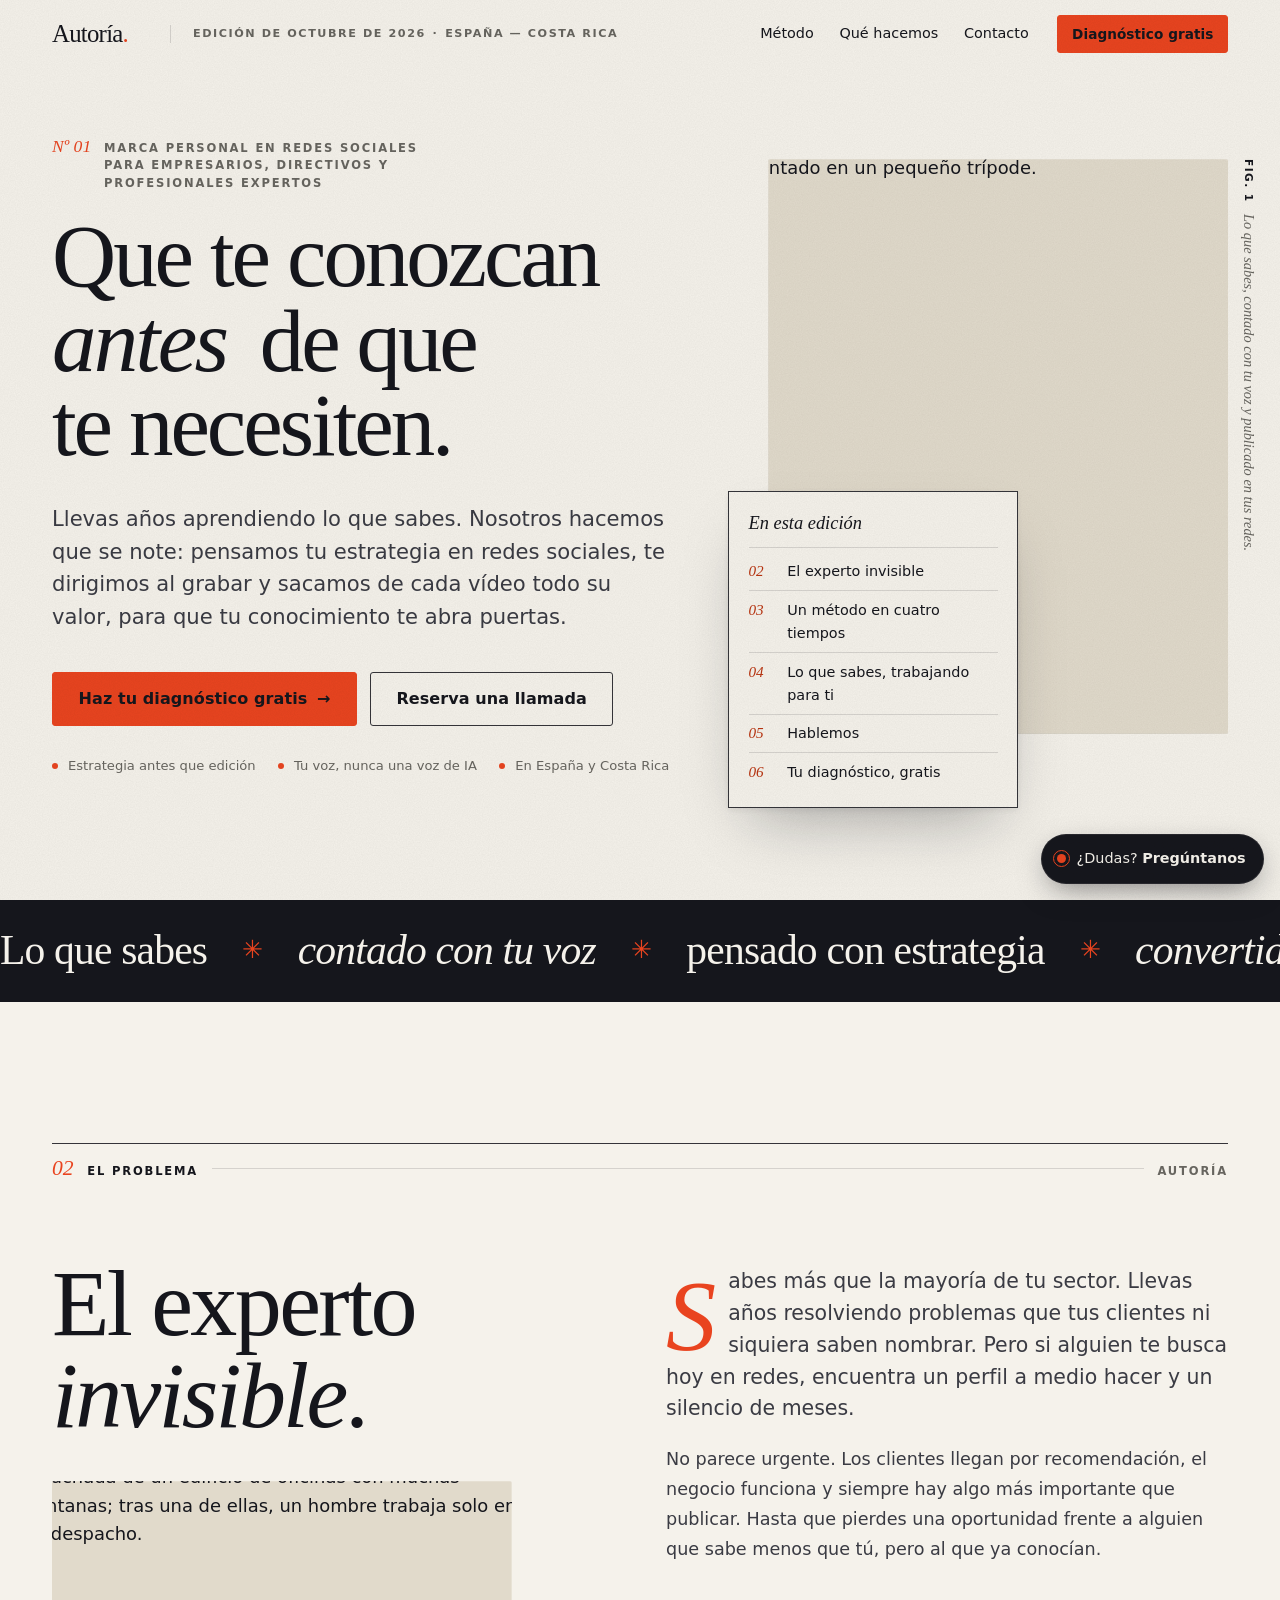
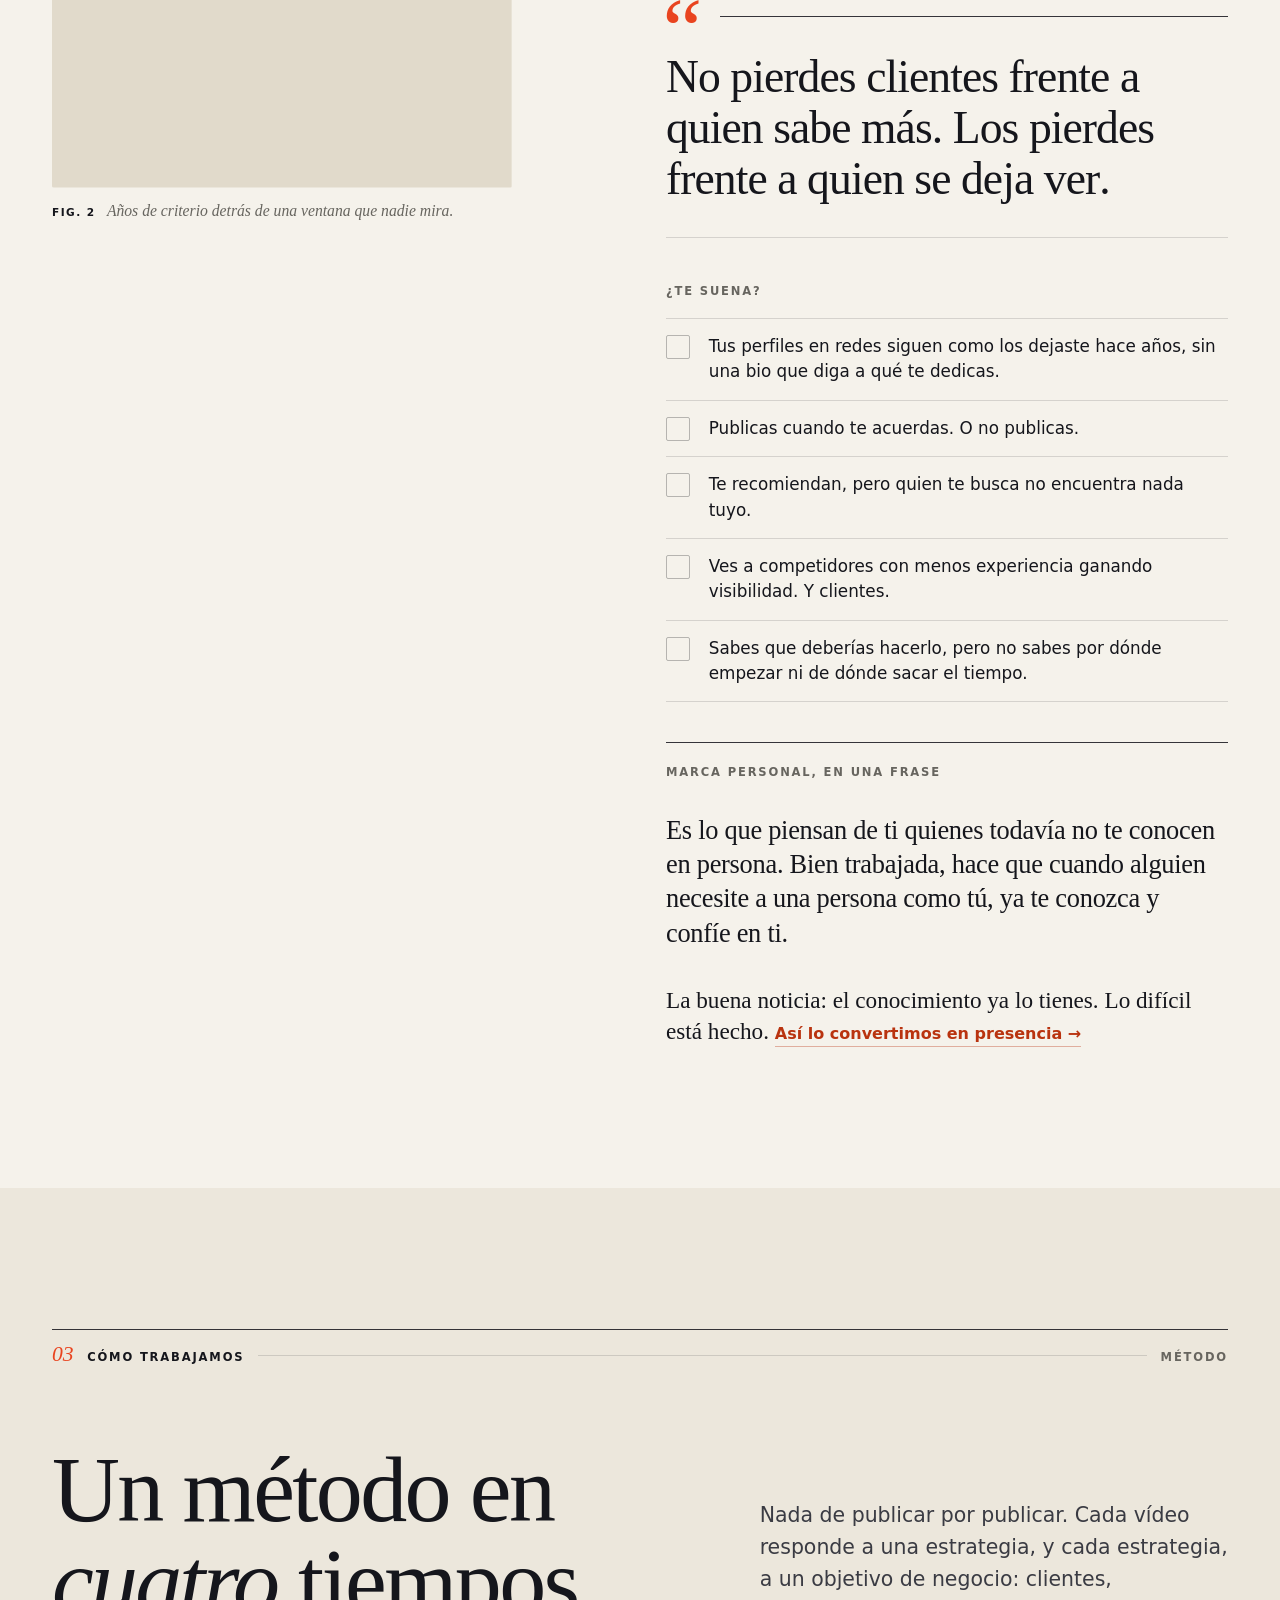
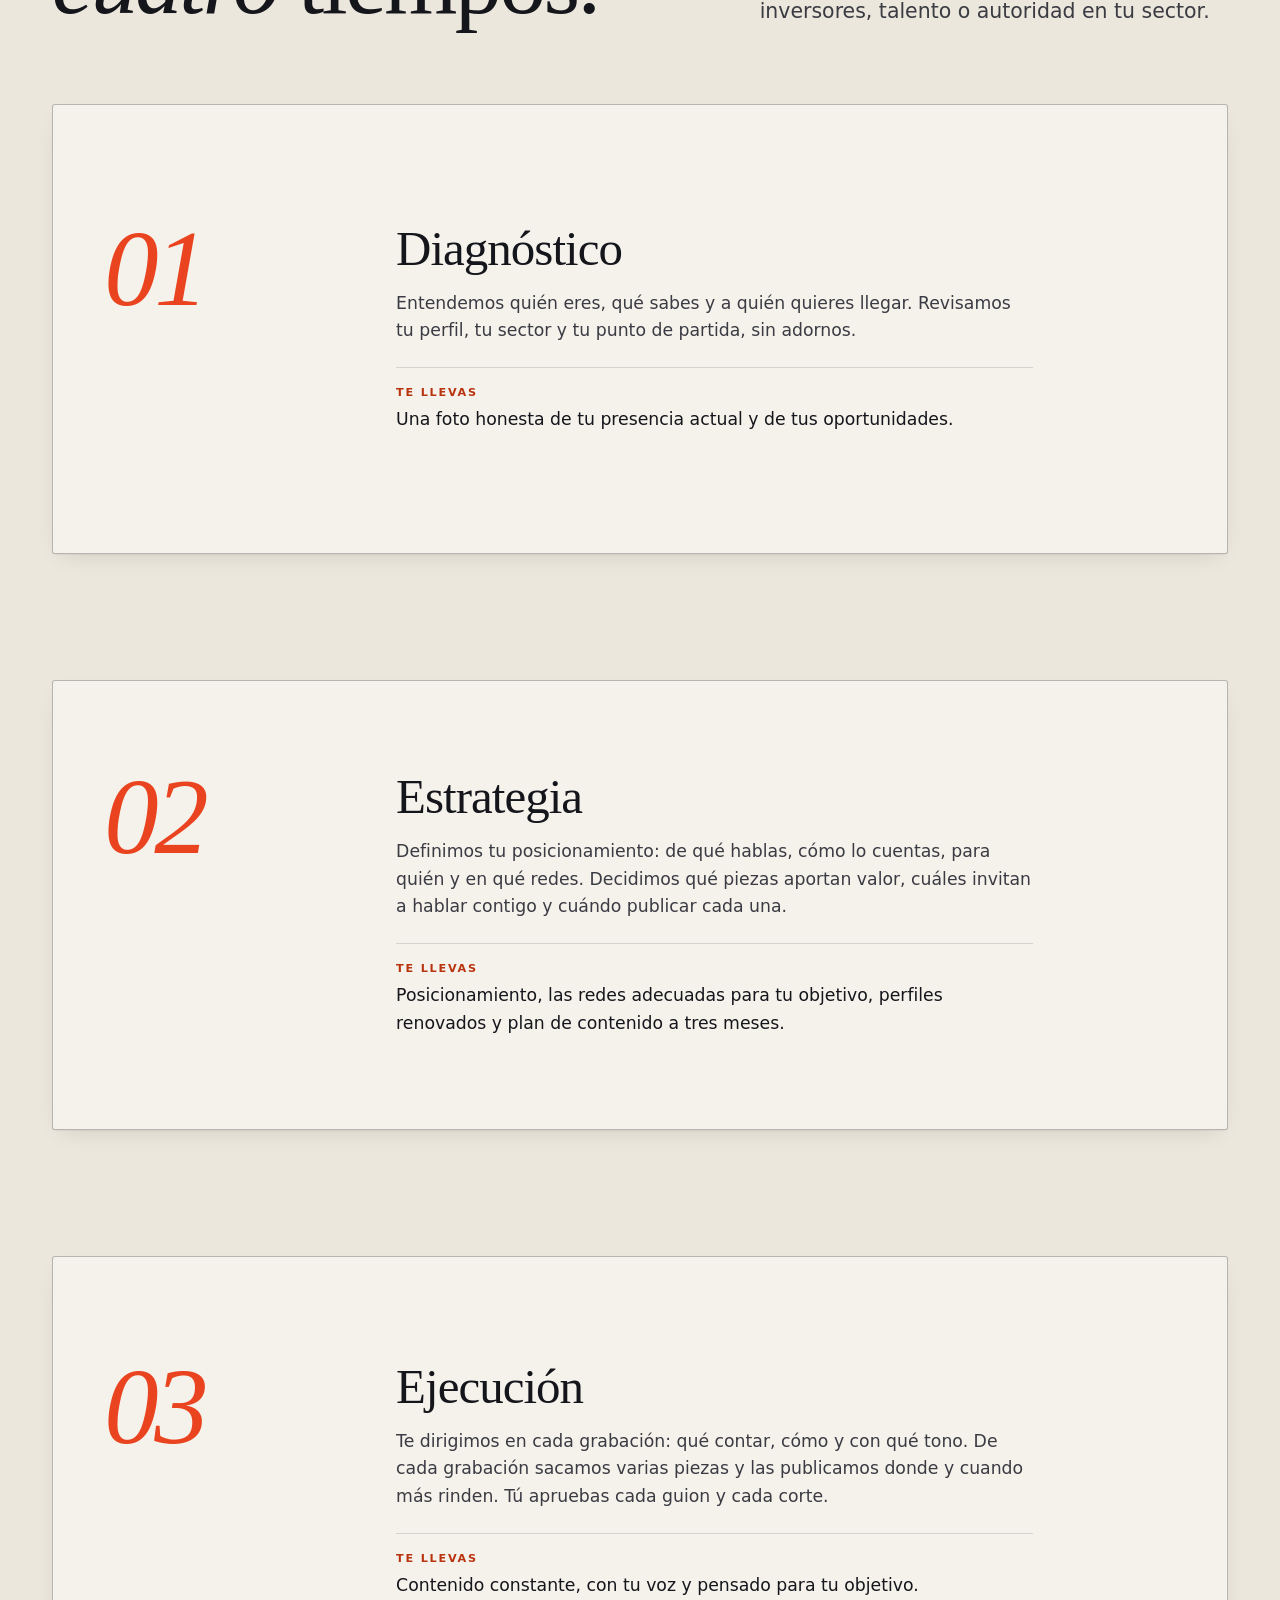
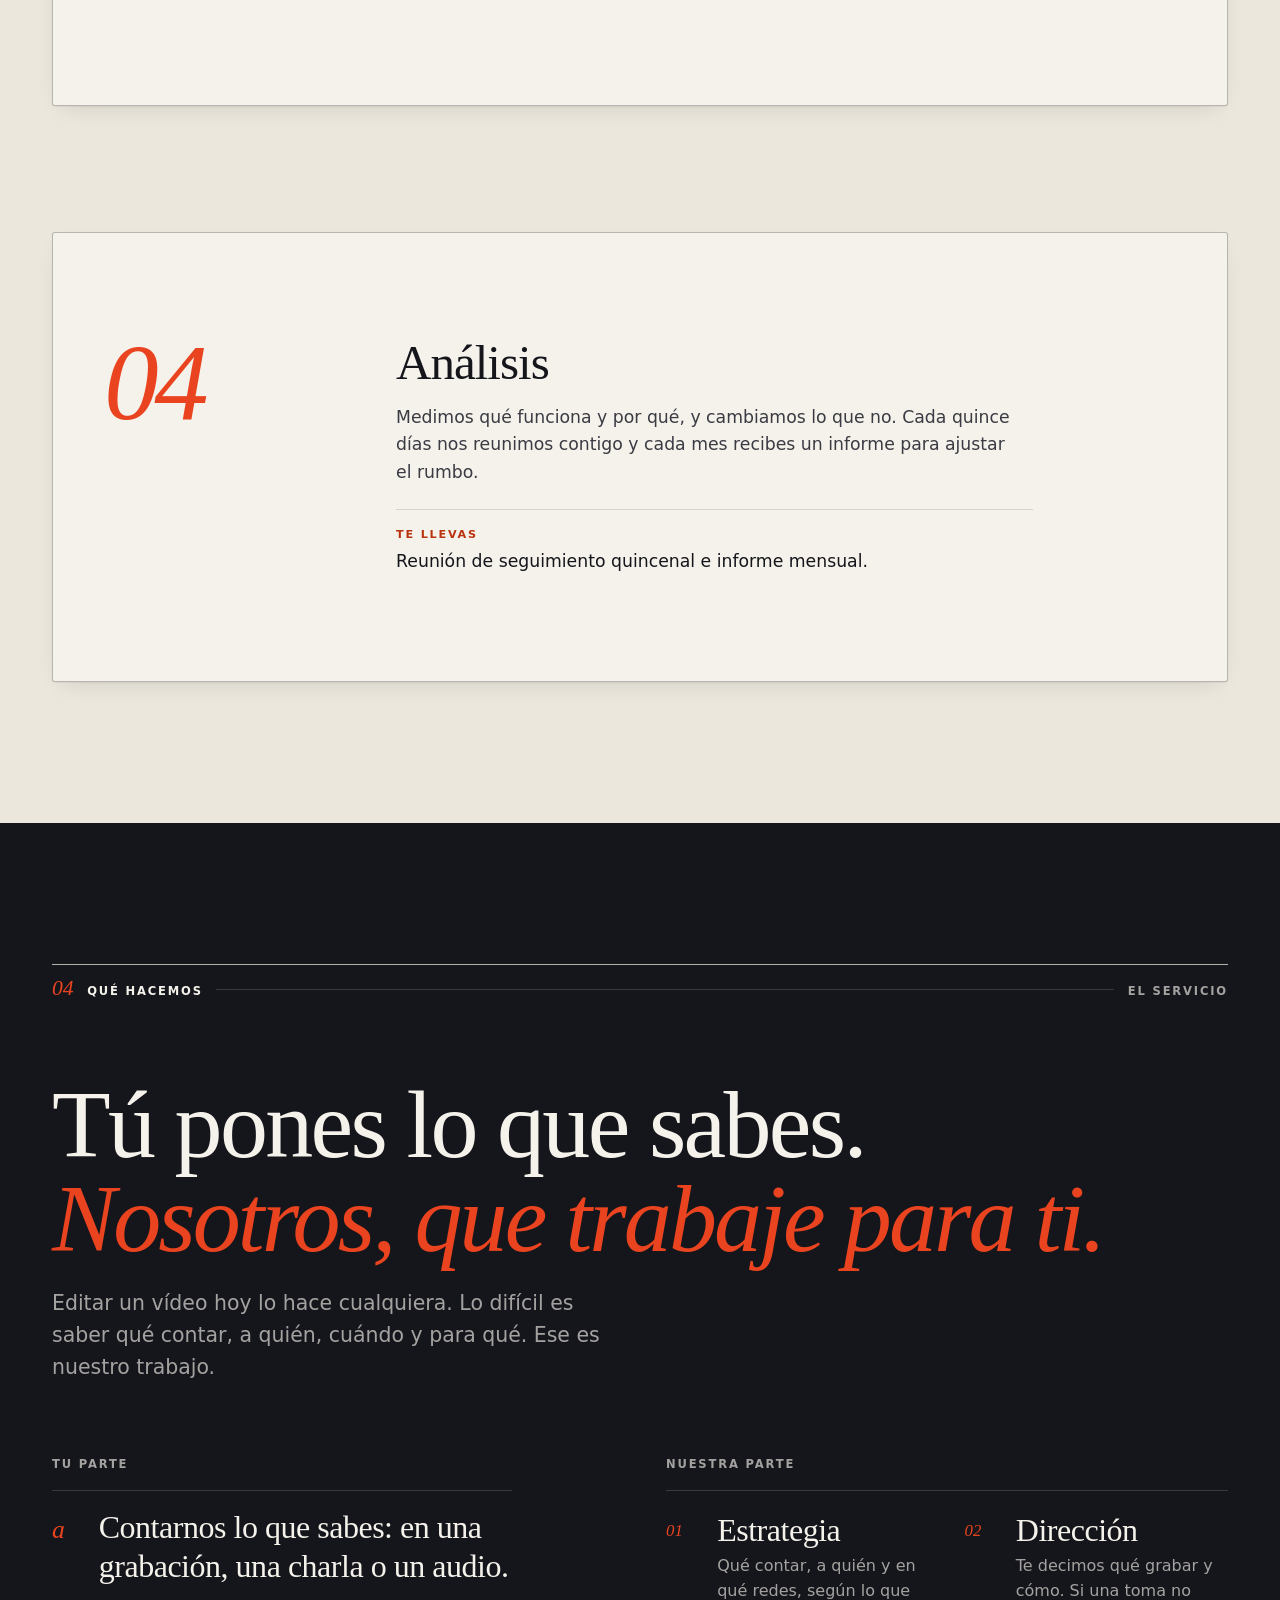
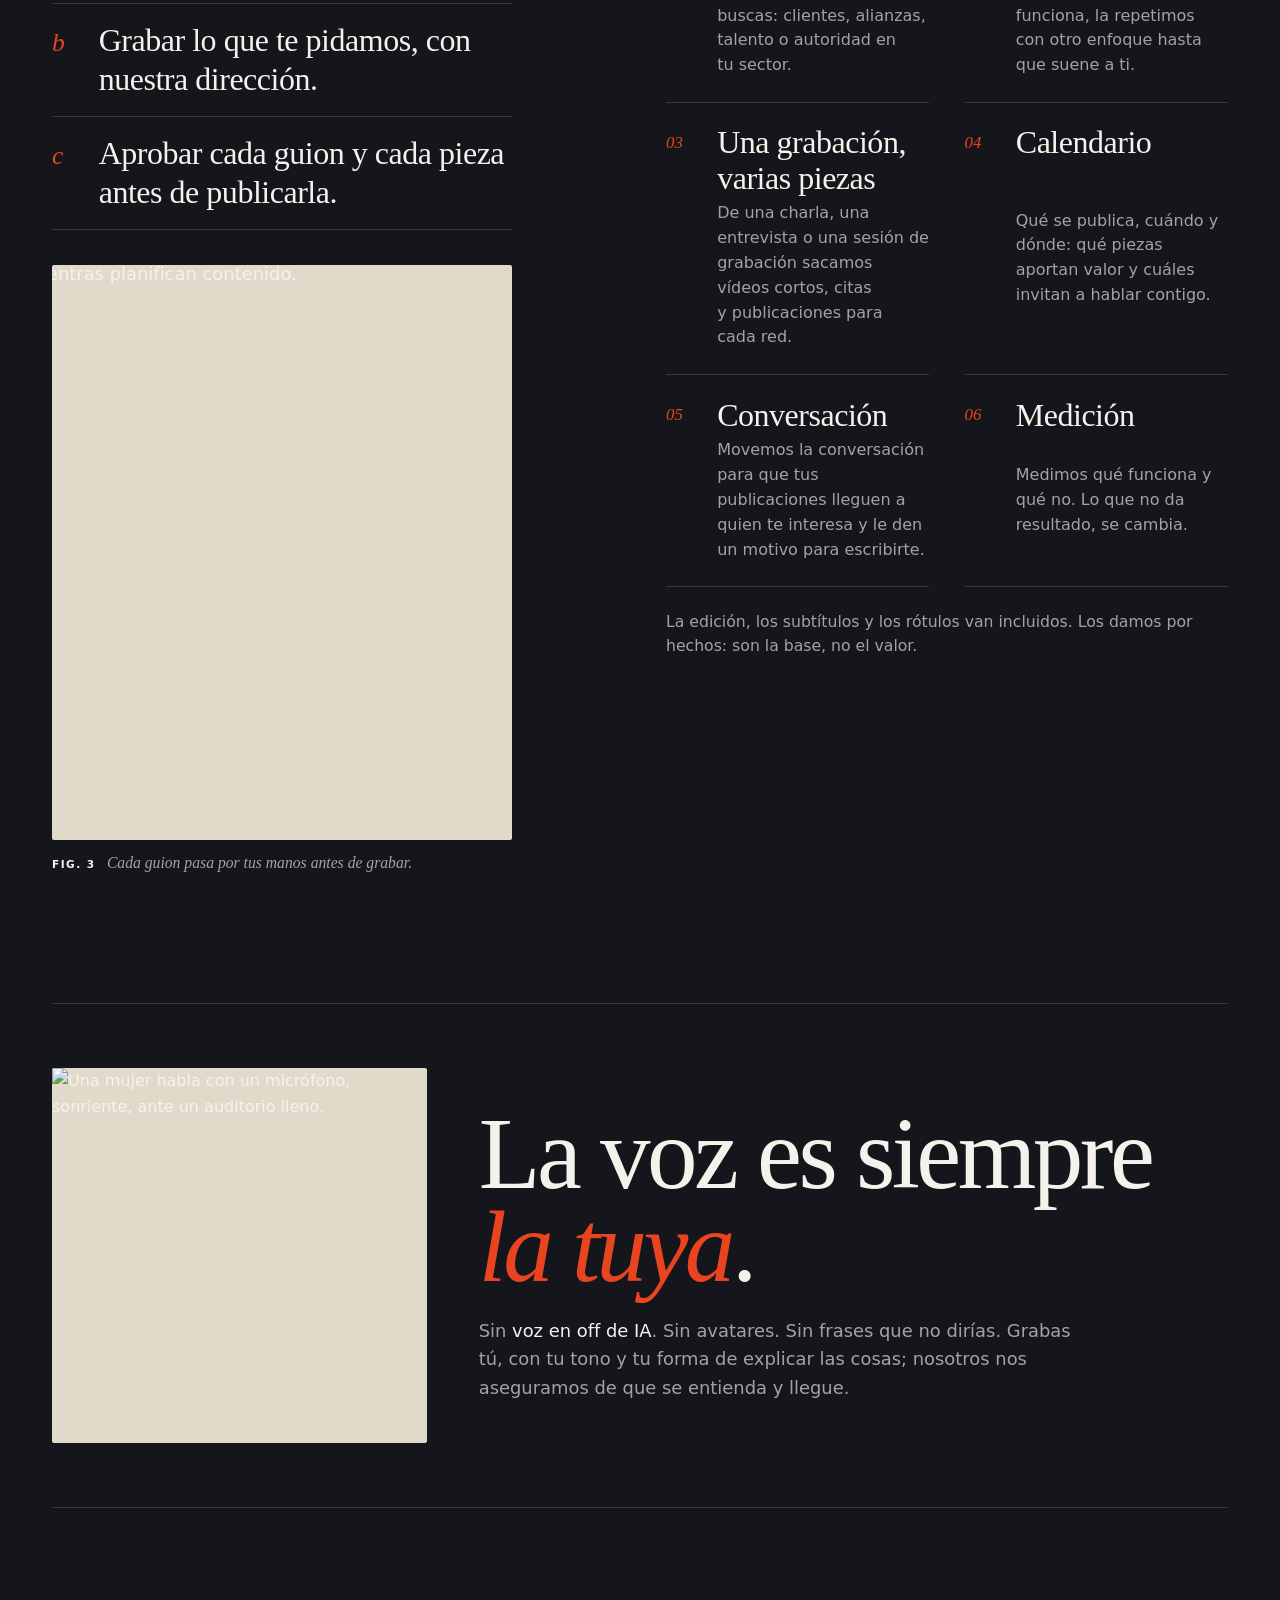
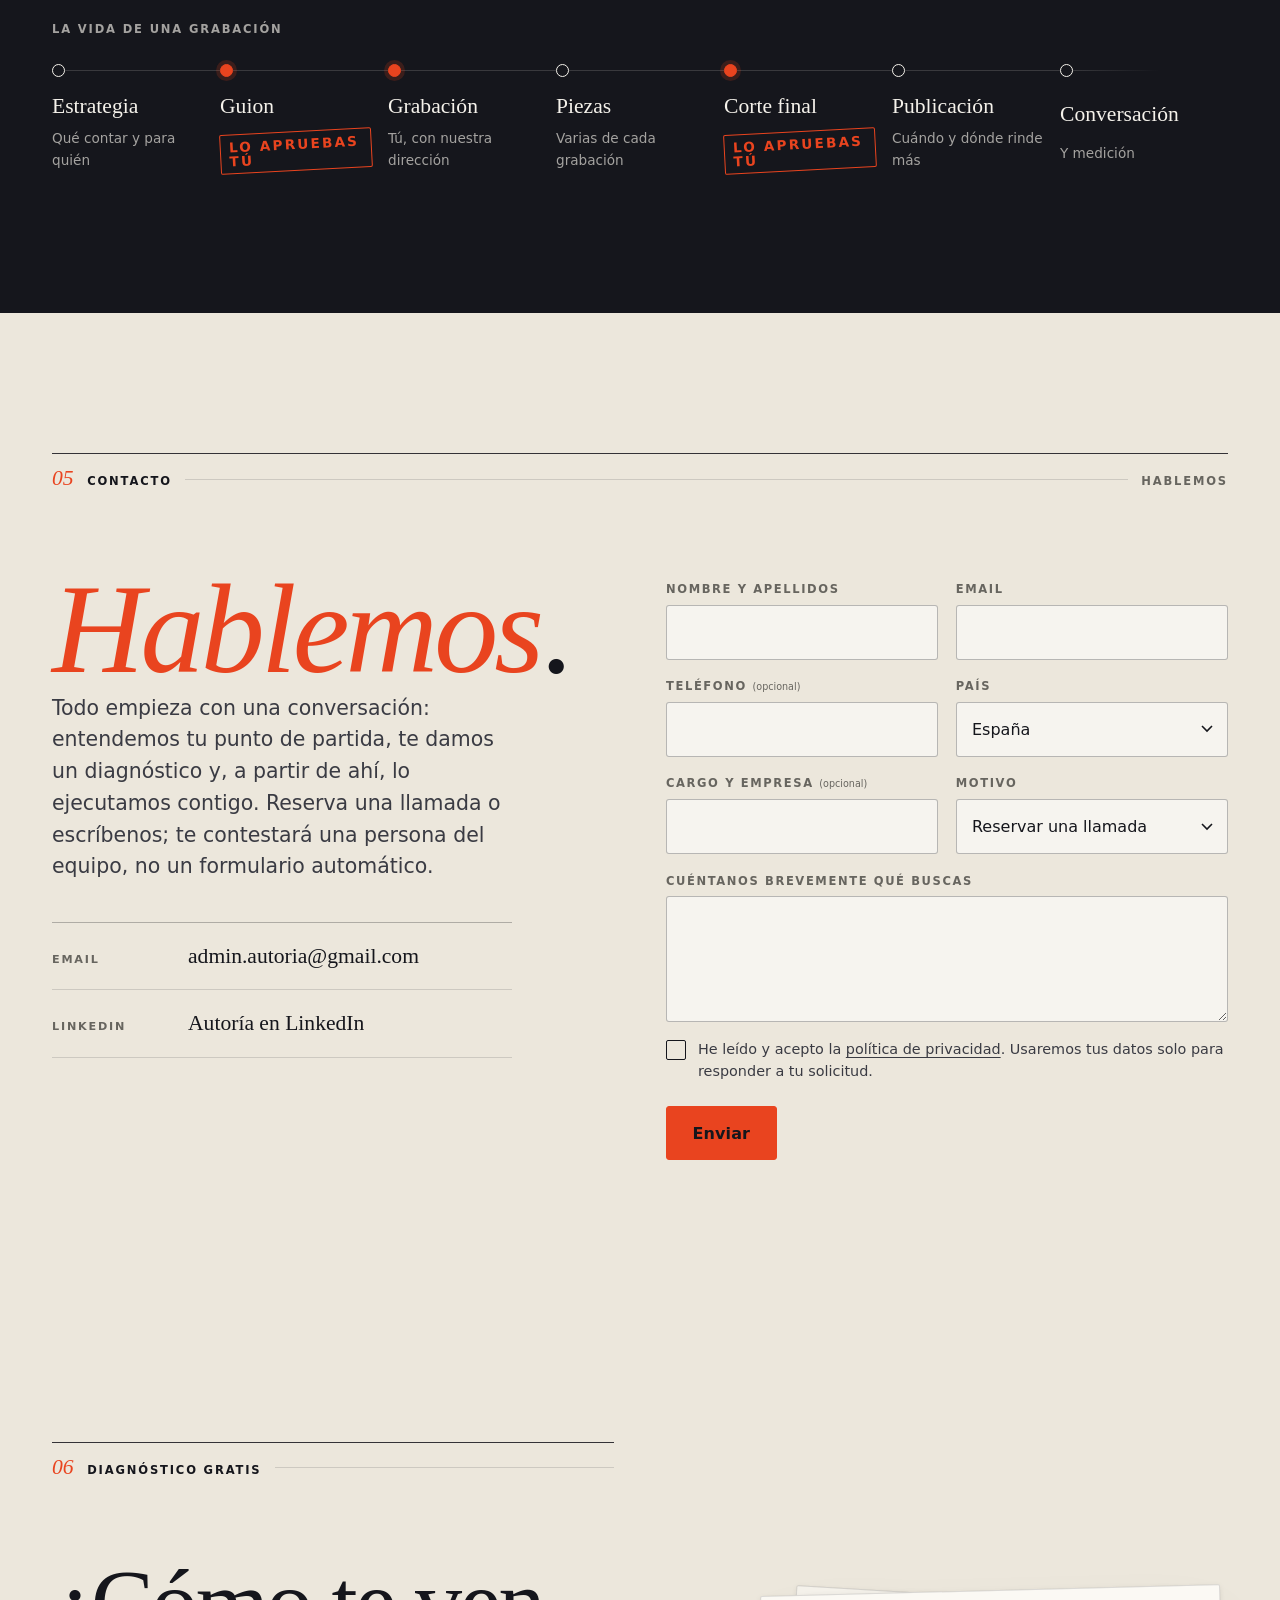
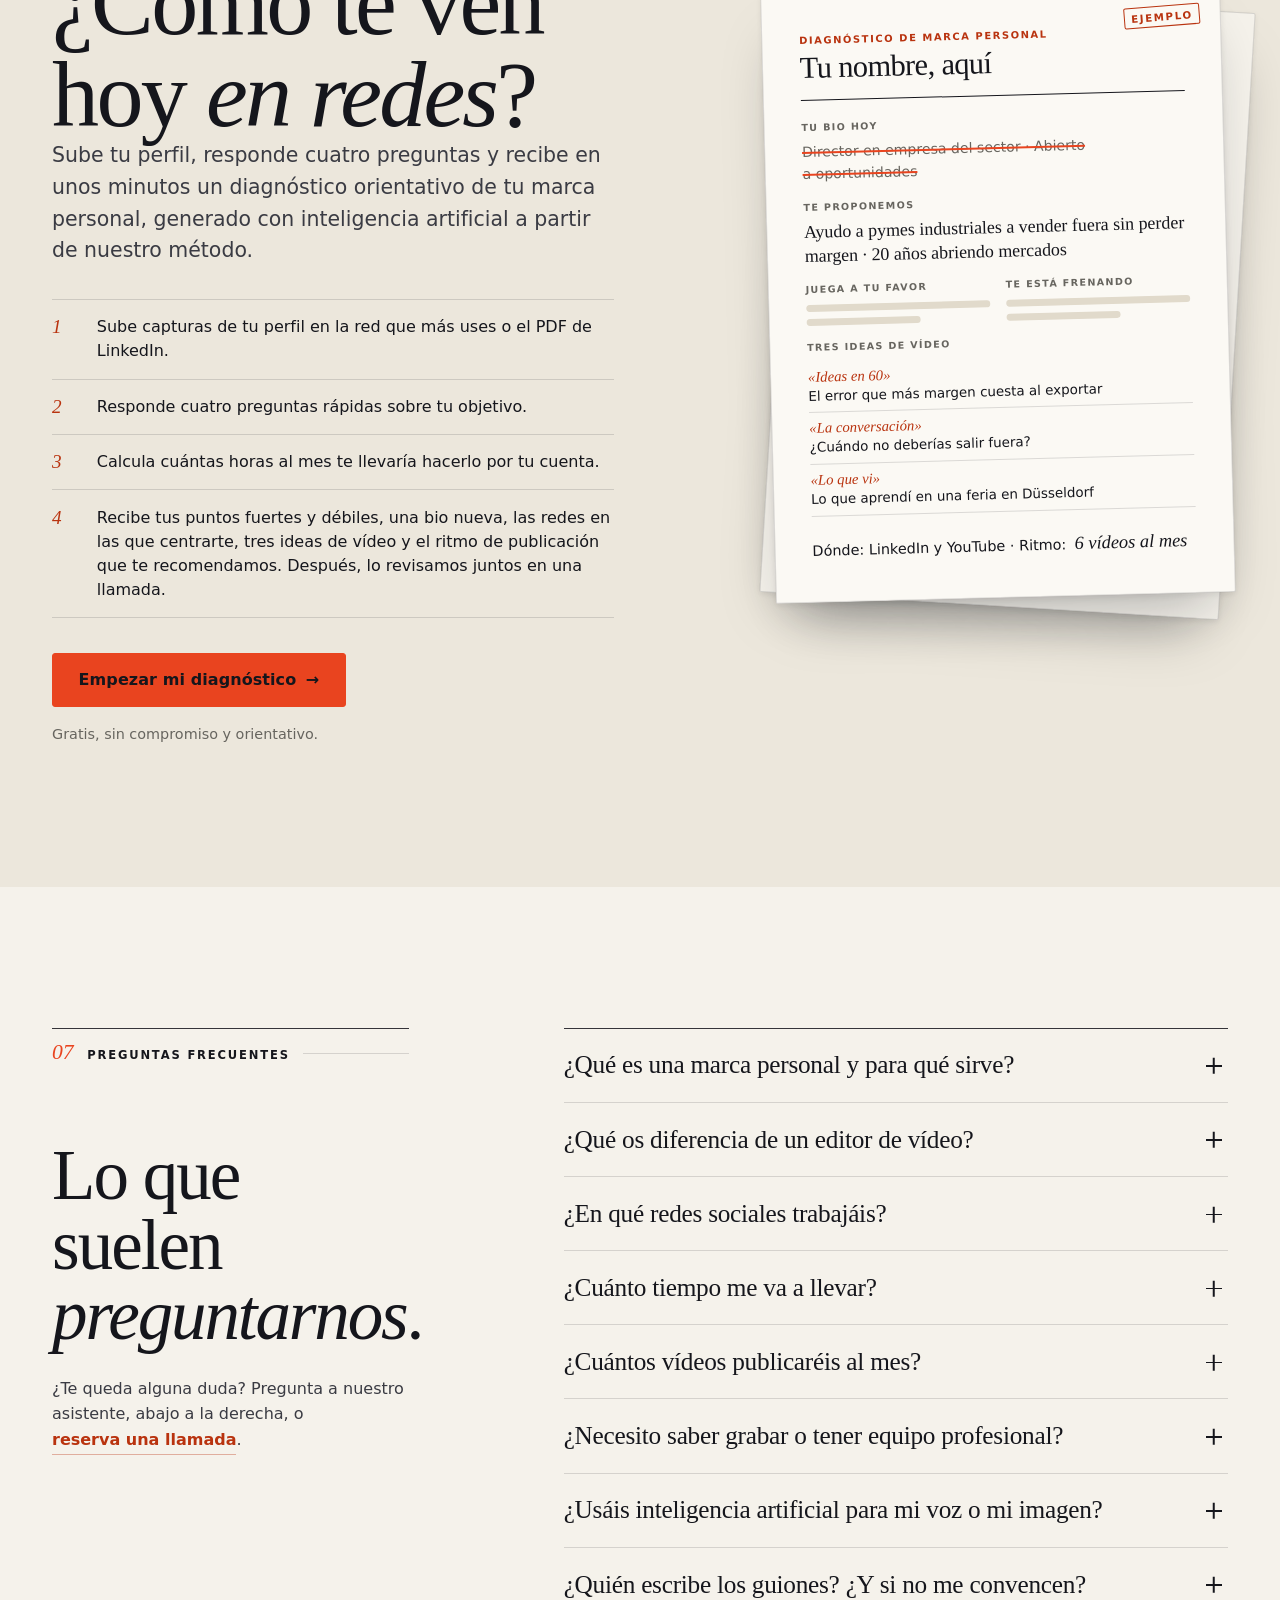
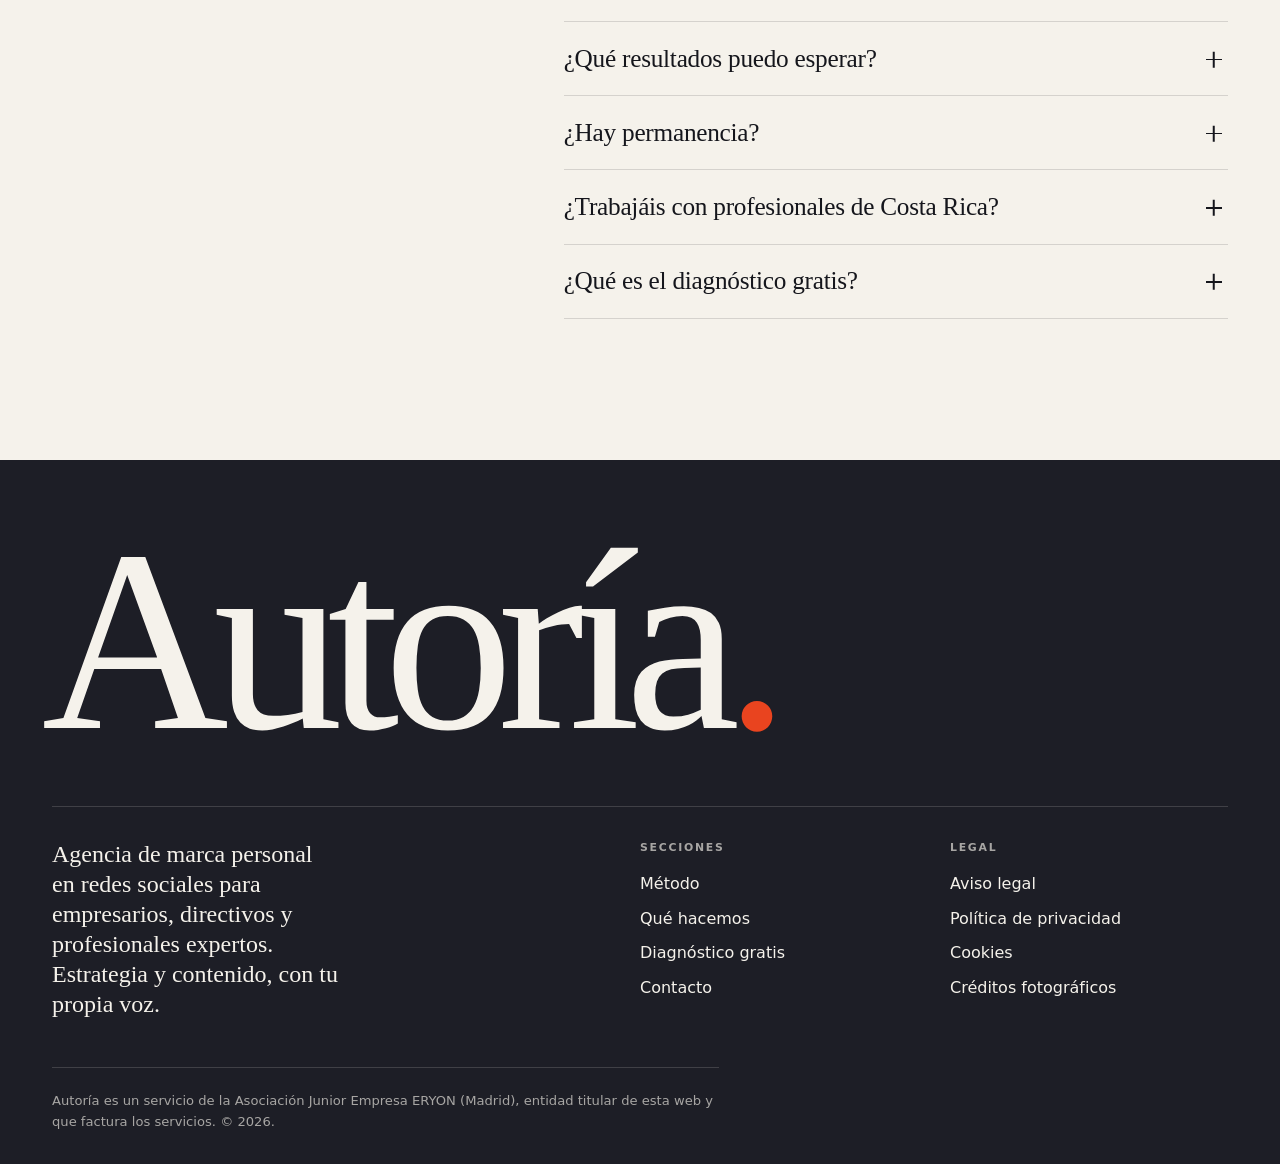
==== commit a5758791: "Junta los cambios de la portada (#9) con la inscripción de la charla Co-Authored-By: Claude Opus 5.5" ====
--- a/index.html
+++ b/index.html
@@ -3,15 +3,16 @@
 <head>
   <meta charset="utf-8">
   <meta name="viewport" content="width=device-width, initial-scale=1, viewport-fit=cover">
-  <title>Autoría · Marca personal en redes sociales para expertos, con tu propia voz</title>
-  <meta name="description" content="Convertimos el conocimiento de empresarios, directivos y profesionales expertos en una marca personal en redes sociales que genera confianza, comunidad y negocio, con vídeos contados con su propia voz. España y Costa Rica.">
+  <title>Agencia de marca personal en redes sociales · Autoría</title>
+  <meta name="description" content="Estrategia de marca personal en redes sociales para empresarios, directivos y expertos. Te dirigimos al grabar y sacamos todo el valor de cada vídeo.">
+  <meta name="robots" content="index, follow, max-image-preview:large">
   <meta name="theme-color" content="#F5F2EB">
 
   <meta property="og:type" content="website">
   <meta property="og:locale" content="es_ES">
   <meta property="og:site_name" content="Autoría">
   <meta property="og:title" content="Autoría · Que te conozcan antes de que te necesiten">
-  <meta property="og:description" content="Marca personal en redes sociales para empresarios, directivos y profesionales expertos. Vídeos contados con tu propia voz. Haz tu diagnóstico gratis.">
+  <meta property="og:description" content="Marca personal en redes sociales para empresarios, directivos y profesionales expertos: estrategia, dirección y vídeos contados con tu propia voz. Haz tu diagnóstico gratis.">
   <meta property="og:image" content="https://autoriaestudio.com/assets/img/og-autoria.jpg">
   <meta property="og:url" content="https://autoriaestudio.com/">
   <meta property="og:image:width" content="1200">
@@ -24,20 +25,171 @@
   <link rel="preload" href="assets/fonts/newsreader-italic.woff2" as="font" type="font/woff2" crossorigin>
   <link rel="preload" href="assets/fonts/instrument-sans.woff2" as="font" type="font/woff2" crossorigin>
   <link rel="preload" as="image" href="assets/img/portada.webp" fetchpriority="high">
-  <link rel="stylesheet" href="styles.css?v=20261109c">
+  <link rel="stylesheet" href="styles.css?v=20261109f">
 
   <script>document.documentElement.className = document.documentElement.className.replace("no-js", "") + " js";</script>
 
+  <!-- Datos estructurados. Las preguntas frecuentes tienen que coincidir con las de la sección 07. -->
   <script type="application/ld+json">
-  {
-    "@context": "https://schema.org",
-    "@type": "ProfessionalService",
-    "name": "Autoría",
-    "description": "Agencia de marca personal en redes sociales para empresarios, directivos y profesionales expertos: estrategia, guion, edición y publicación de vídeos contados con la propia voz del cliente.",
-    "areaServed": ["ES", "CR"],
-    "inLanguage": "es",
-    "parentOrganization": { "@type": "Organization", "name": "Asociación Junior Empresa ERYON", "address": { "@type": "PostalAddress", "addressLocality": "Madrid", "addressCountry": "ES" } }
-  }
+{
+  "@context": "https://schema.org",
+  "@graph": [
+    {
+      "@type": "ProfessionalService",
+      "@id": "https://autoriaestudio.com/#autoria",
+      "name": "Autoría",
+      "url": "https://autoriaestudio.com/",
+      "image": "https://autoriaestudio.com/assets/img/og-autoria.jpg",
+      "logo": "https://autoriaestudio.com/assets/img/favicon.svg",
+      "description": "Agencia de marca personal en redes sociales para empresarios, directivos y profesionales expertos de España y Costa Rica: estrategia, dirección de las grabaciones y aprovechamiento de cada vídeo, siempre con la voz del cliente.",
+      "email": "admin.autoria@gmail.com",
+      "areaServed": [
+        {
+          "@type": "Country",
+          "name": "España"
+        },
+        {
+          "@type": "Country",
+          "name": "Costa Rica"
+        }
+      ],
+      "availableLanguage": "es",
+      "knowsAbout": [
+        "Marca personal",
+        "Personal branding",
+        "Marca personal en LinkedIn",
+        "Estrategia de contenido en redes sociales",
+        "Vídeo para redes sociales"
+      ],
+      "sameAs": [
+        "https://www.linkedin.com/company/movixmaker/"
+      ],
+      "parentOrganization": {
+        "@type": "Organization",
+        "name": "Asociación Junior Empresa ERYON",
+        "address": {
+          "@type": "PostalAddress",
+          "streetAddress": "Plaza de San Martín, 1",
+          "postalCode": "28013",
+          "addressLocality": "Madrid",
+          "addressCountry": "ES"
+        }
+      }
+    },
+    {
+      "@type": "WebSite",
+      "@id": "https://autoriaestudio.com/#web",
+      "url": "https://autoriaestudio.com/",
+      "name": "Autoría",
+      "inLanguage": "es",
+      "publisher": {
+        "@id": "https://autoriaestudio.com/#autoria"
+      }
+    },
+    {
+      "@type": "FAQPage",
+      "@id": "https://autoriaestudio.com/#preguntas",
+      "mainEntity": [
+        {
+          "@type": "Question",
+          "name": "¿Qué es una marca personal y para qué sirve?",
+          "acceptedAnswer": {
+            "@type": "Answer",
+            "text": "Es lo que piensan de ti quienes todavía no te conocen en persona: a qué te dedicas, qué sabes y por qué fiarse de ti. Sirve para que, cuando alguien necesite a una persona como tú, ya te conozca y confíe en ti antes de la primera reunión. No se trata de hacerse influencer, sino de que tu conocimiento se vea."
+          }
+        },
+        {
+          "@type": "Question",
+          "name": "¿Qué os diferencia de un editor de vídeo?",
+          "acceptedAnswer": {
+            "@type": "Answer",
+            "text": "Un editor convierte tu grabación en un vídeo. Nosotros decidimos qué contar, a quién, cuándo y para qué; te dirigimos al grabar; sacamos de cada grabación varias piezas y medimos qué funciona para ajustar. La edición va incluida, pero no es lo que vendemos: lo que vendemos es la estrategia."
+          }
+        },
+        {
+          "@type": "Question",
+          "name": "¿En qué redes sociales trabajáis?",
+          "acceptedAnswer": {
+            "@type": "Answer",
+            "text": "En las que tienen sentido para tu objetivo y tu público: LinkedIn, Instagram, YouTube o TikTok, entre otras. No se trata de estar en todas, sino en las adecuadas. Lo decidimos contigo en la estrategia y adaptamos cada vídeo al formato de cada red, siempre con un tono profesional."
+          }
+        },
+        {
+          "@type": "Question",
+          "name": "¿Cuánto tiempo me va a llevar?",
+          "acceptedAnswer": {
+            "@type": "Answer",
+            "text": "Tu parte es contarnos lo que sabes, grabar lo que te pidamos con nuestra dirección, aprobar cada guion y cada corte, y reunirte con nosotros cada quince días. Si se te ocurre una idea, basta con que nos mandes un audio. La estrategia, los guiones, la edición, la publicación y la comunidad corren de nuestra cuenta."
+          }
+        },
+        {
+          "@type": "Question",
+          "name": "¿Cuántos vídeos publicaréis al mes?",
+          "acceptedAnswer": {
+            "@type": "Answer",
+            "text": "Los que necesite tu estrategia. El diagnóstico gratis te propone un ritmo orientativo y después lo ajustamos según lo que funcione: lo que cuenta es lo que consigue cada pieza, no cuántas hay."
+          }
+        },
+        {
+          "@type": "Question",
+          "name": "¿Necesito saber grabar o tener equipo profesional?",
+          "acceptedAnswer": {
+            "@type": "Answer",
+            "text": "No hace falta experiencia: te dirigimos nosotros. Al empezar recibes una guía de grabación con plantilla de guion: qué decir, cómo encuadrarte y cómo cuidar la luz y el sonido. Si en algún momento conviene mejorar algo del equipo, te lo diremos."
+          }
+        },
+        {
+          "@type": "Question",
+          "name": "¿Usáis inteligencia artificial para mi voz o mi imagen?",
+          "acceptedAnswer": {
+            "@type": "Answer",
+            "text": "No. Usamos la inteligencia artificial como herramienta de trabajo, por ejemplo en el diagnóstico gratis, pero nunca para tu voz ni tu imagen: sin voz en off de IA, sin avatares y sin clonar nada. Cada vídeo lo grabas tú."
+          }
+        },
+        {
+          "@type": "Question",
+          "name": "¿Quién escribe los guiones? ¿Y si no me convencen?",
+          "acceptedAnswer": {
+            "@type": "Answer",
+            "text": "Los escribimos nosotros a partir de tu conocimiento y de la estrategia. Ninguno se graba sin tu aprobación, y ningún vídeo se publica sin que hayas aprobado el corte final."
+          }
+        },
+        {
+          "@type": "Question",
+          "name": "¿Qué resultados puedo esperar?",
+          "acceptedAnswer": {
+            "@type": "Answer",
+            "text": "No prometemos cifras de seguidores ni resultados garantizados: nadie honesto puede hacerlo. Lo que construimos es presencia constante y coherente con tu criterio, que es lo que genera confianza con el tiempo. Cada mes recibes un informe para ver qué funciona y ajustar."
+          }
+        },
+        {
+          "@type": "Question",
+          "name": "¿Hay permanencia?",
+          "acceptedAnswer": {
+            "@type": "Answer",
+            "text": "Sí, la permanencia mínima es de tres meses. Es el tiempo razonable para que una estrategia de contenido empiece a dar señales."
+          }
+        },
+        {
+          "@type": "Question",
+          "name": "¿Trabajáis con profesionales de Costa Rica?",
+          "acceptedAnswer": {
+            "@type": "Answer",
+            "text": "Sí. Trabajamos con profesionales de España y de Costa Rica. Las reuniones son en remoto."
+          }
+        },
+        {
+          "@type": "Question",
+          "name": "¿Qué es el diagnóstico gratis?",
+          "acceptedAnswer": {
+            "@type": "Answer",
+            "text": "Una herramienta que analiza tu perfil en redes y tus respuestas para darte puntos fuertes y débiles, una propuesta de bio, las redes en las que centrarte, tres ideas de vídeo y el ritmo de publicación que te recomendamos. Es orientativo y no te compromete a nada; después, si quieres, lo revisamos juntos en una llamada."
+          }
+        }
+      ]
+    }
+  ]
+}
   </script>
 </head>
 <body class="page-home">
@@ -51,8 +203,7 @@
       <nav class="masthead-nav" aria-label="Principal">
         <a class="ulink" href="#metodo">Método</a>
         <a class="ulink" href="#servicio">Qué hacemos</a>
-        <a class="ulink" href="#caso">Caso real</a>
-        <a class="ulink" href="#equipo">Equipo</a>
+        <!-- OCULTOS hasta tener su contenido: <a class="ulink" href="#caso">Caso real</a> <a class="ulink" href="#equipo">Equipo</a> -->
         <a class="ulink" href="#contacto">Contacto</a>
       </nav>
       <a class="btn btn-primary btn-small masthead-cta" href="diagnostico.html">Diagnóstico gratis</a>
@@ -71,10 +222,9 @@
         <li><a href="#metodo"><span>03</span>Método</a></li>
         <li><a href="#servicio"><span>04</span>Qué hacemos</a></li>
         <li><a href="#contacto"><span>05</span>Contacto</a></li>
-        <li><a href="#caso"><span>06</span>Caso real</a></li>
-        <li><a href="#equipo"><span>07</span>Equipo</a></li>
-        <li><a href="#diagnostico"><span>08</span>Diagnóstico gratis</a></li>
-        <li><a href="#preguntas"><span>09</span>Preguntas</a></li>
+        <!-- OCULTOS hasta tener su contenido: Caso real (#caso) y Equipo (#equipo) -->
+        <li><a href="#diagnostico"><span>06</span>Diagnóstico gratis</a></li>
+        <li><a href="#preguntas"><span>07</span>Preguntas</a></li>
       </ol>
       <div class="menu-actions">
         <a class="btn btn-primary" href="diagnostico.html">Haz tu diagnóstico gratis</a>
@@ -91,14 +241,14 @@
         <div class="cover-text">
           <p class="kicker cover-kicker" data-reveal><span class="kicker-num">Nº 01</span> Marca personal en redes sociales para empresarios, directivos y profesionales expertos</p>
           <h1 class="cover-title" id="cover-title" data-split>Que te conozcan <em><span class="mark" data-mark="circle">antes</span></em> de que te necesiten.</h1>
-          <p class="cover-lede" data-reveal>Convertimos tu conocimiento en una marca personal en redes sociales que genera confianza, comunidad y negocio. Con vídeos contados con tu propia voz: tú pones el criterio; nosotros, todo lo demás.</p>
+          <p class="cover-lede" data-reveal>Llevas años aprendiendo lo que sabes. Nosotros hacemos que se note: pensamos tu estrategia en redes sociales, te dirigimos al grabar y sacamos de cada vídeo todo su valor, para que tu conocimiento te abra puertas.</p>
           <div class="cover-actions" data-reveal>
             <a class="btn btn-primary btn-lg" href="diagnostico.html">Haz tu diagnóstico gratis <span class="btn-arrow" aria-hidden="true">→</span></a>
             <a class="btn btn-ghost btn-lg" href="#contacto" data-reserva>Reserva una llamada</a>
           </div>
           <ul class="cover-proof" data-reveal>
-            <li>Tu voz, nunca una voz en off de IA</li>
-            <li>Apruebas cada guion y cada corte</li>
+            <li>Estrategia antes que edición</li>
+            <li>Tu voz, nunca una voz de IA</li>
             <li>En España y Costa Rica</li>
           </ul>
         </div>
@@ -115,9 +265,9 @@
           <ol>
             <li><a href="#problema"><span>02</span>El experto invisible</a></li>
             <li><a href="#metodo"><span>03</span>Un método en cuatro tiempos</a></li>
-            <li><a href="#servicio"><span>04</span>Tú grabas, nosotros el resto</a></li>
+            <li><a href="#servicio"><span>04</span>Lo que sabes, trabajando para ti</a></li>
             <li><a href="#contacto"><span>05</span>Hablemos</a></li>
-            <li><a href="#diagnostico"><span>08</span>Tu diagnóstico, gratis</a></li>
+            <li><a href="#diagnostico"><span>06</span>Tu diagnóstico, gratis</a></li>
           </ol>
         </nav>
       </div>
@@ -126,7 +276,7 @@
     <!-- Cinta -->
     <div class="ticker" aria-hidden="true">
       <div class="ticker-track" data-marquee>
-        <span>Lo que sabes</span><i>✳</i><span><em>contado con tu voz</em></span><i>✳</i><span>publicado con criterio</span><i>✳</i><span><em>convertido en confianza</em></span><i>✳</i><span>y en negocio</span><i>✳</i>
+        <span>Lo que sabes</span><i>✳</i><span><em>contado con tu voz</em></span><i>✳</i><span>pensado con estrategia</span><i>✳</i><span><em>convertido en confianza</em></span><i>✳</i><span>y en negocio</span><i>✳</i>
       </div>
     </div>
 
@@ -163,6 +313,11 @@
               </ul>
             </div>
 
+            <div class="definicion" data-reveal>
+              <p class="kicker">Marca personal, en una frase</p>
+              <p class="definicion-texto">Es lo que piensan de ti quienes todavía no te conocen en persona. Bien trabajada, hace que cuando alguien necesite a una persona como tú, ya te conozca y confíe en ti.</p>
+            </div>
+
             <p class="problem-close" data-reveal>La buena noticia: el conocimiento ya lo tienes. Lo difícil está hecho. <a class="ulink ulink-accent" href="#metodo">Así lo convertimos en presencia&nbsp;→</a></p>
           </div>
         </div>
@@ -192,7 +347,7 @@
             <div class="stack-num">02</div>
             <div class="stack-body">
               <h3>Estrategia</h3>
-              <p>Definimos tu posicionamiento: de qué hablas, cómo lo cuentas, para quién y en qué redes. Rehacemos tus perfiles y trazamos el plan de contenido.</p>
+              <p>Definimos tu posicionamiento: de qué hablas, cómo lo cuentas, para quién y en qué redes. Decidimos qué piezas aportan valor, cuáles invitan a hablar contigo y cuándo publicar cada una.</p>
               <p class="stack-out"><span>Te llevas</span> Posicionamiento, las redes adecuadas para tu objetivo, perfiles renovados y plan de contenido a tres meses.</p>
             </div>
           </li>
@@ -200,15 +355,15 @@
             <div class="stack-num">03</div>
             <div class="stack-body">
               <h3>Ejecución</h3>
-              <p>Tú grabas con nuestra guía. Nosotros escribimos los guiones, editamos, subtitulamos, rotulamos, publicamos y activamos la comunidad. Tú apruebas cada guion y cada corte.</p>
-              <p class="stack-out"><span>Te llevas</span> Vídeos y posts publicados con constancia, con tu voz y tu criterio.</p>
+              <p>Te dirigimos en cada grabación: qué contar, cómo y con qué tono. De cada grabación sacamos varias piezas y las publicamos donde y cuando más rinden. Tú apruebas cada guion y cada corte.</p>
+              <p class="stack-out"><span>Te llevas</span> Contenido constante, con tu voz y pensado para tu objetivo.</p>
             </div>
           </li>
           <li class="stack-card" style="--i:3">
             <div class="stack-num">04</div>
             <div class="stack-body">
               <h3>Análisis</h3>
-              <p>Medimos qué funciona y por qué. Cada quince días nos reunimos contigo y cada mes recibes un informe para ajustar el rumbo.</p>
+              <p>Medimos qué funciona y por qué, y cambiamos lo que no. Cada quince días nos reunimos contigo y cada mes recibes un informe para ajustar el rumbo.</p>
               <p class="stack-out"><span>Te llevas</span> Reunión de seguimiento quincenal e informe mensual.</p>
             </div>
           </li>
@@ -222,16 +377,17 @@
         <header class="folio" data-reveal><span class="folio-num">04</span><span class="folio-name">Qué hacemos</span><span class="folio-rule"></span><span class="folio-meta">El servicio</span></header>
 
         <div class="service-head">
-          <h2 class="display-xl" id="service-title" data-split>Tú grabas.<br> <em>Nosotros, todo lo demás.</em></h2>
+          <h2 class="display-xl" id="service-title" data-split>Tú pones lo que sabes.<br> <em>Nosotros, que trabaje para ti.</em></h2>
+          <p class="lede service-lede" data-reveal>Editar un vídeo hoy lo hace cualquiera. Lo difícil es saber qué contar, a quién, cuándo y para qué. Ese es nuestro trabajo.</p>
         </div>
 
         <div class="service-grid">
           <div class="service-you" data-reveal>
             <p class="kicker">Tu parte</p>
             <ol class="you-list">
-              <li><span>a</span>Grabar, con nuestra guía de grabación.</li>
-              <li><span>b</span>Aprobar cada guion antes de grabar.</li>
-              <li><span>c</span>Aprobar cada corte antes de publicar.</li>
+              <li><span>a</span>Contarnos lo que sabes: en una grabación, una charla o un audio.</li>
+              <li><span>b</span>Grabar lo que te pidamos, con nuestra dirección.</li>
+              <li><span>c</span>Aprobar cada guion y cada pieza antes de publicarla.</li>
             </ol>
             <figure class="service-figure">
               <div class="frame frame-photo"><img src="assets/img/servicio.webp" alt="Manos que anotan en una agenda, junto a un móvil, mientras planifican contenido." width="800" height="1000" loading="lazy" decoding="async" data-parallax></div>
@@ -242,13 +398,14 @@
           <div class="service-us">
             <p class="kicker" data-reveal>Nuestra parte</p>
             <ul class="us-list">
-              <li data-reveal><span class="us-n">01</span><h3>Guion</h3><p>Convertimos lo que sabes en historias que se entienden a la primera.</p></li>
-              <li data-reveal><span class="us-n">02</span><h3>Edición</h3><p>Ritmo, cortes y limpieza: que se vea profesional sin dejar de ser tú.</p></li>
-              <li data-reveal><span class="us-n">03</span><h3>Subtítulos</h3><p>Porque mucha gente ve los vídeos sin sonido, en el móvil y entre reuniones.</p></li>
-              <li data-reveal><span class="us-n">04</span><h3>Rótulos</h3><p>Las ideas clave en pantalla, con una identidad visual coherente.</p></li>
-              <li data-reveal><span class="us-n">05</span><h3>Publicación</h3><p>En las redes que encajan contigo, adaptada al formato de cada una y en el momento adecuado.</p></li>
-              <li data-reveal><span class="us-n">06</span><h3>Activación de la comunidad</h3><p>Movemos la conversación para que tus publicaciones lleguen a quien te interesa.</p></li>
+              <li data-reveal><span class="us-n">01</span><h3>Estrategia</h3><p>Qué contar, a quién y en qué redes, según lo que buscas: clientes, alianzas, talento o autoridad en tu sector.</p></li>
+              <li data-reveal><span class="us-n">02</span><h3>Dirección</h3><p>Te decimos qué grabar y cómo. Si una toma no funciona, la repetimos con otro enfoque hasta que suene a ti.</p></li>
+              <li data-reveal><span class="us-n">03</span><h3>Una grabación, varias piezas</h3><p>De una charla, una entrevista o una sesión de grabación sacamos vídeos cortos, citas y publicaciones para cada red.</p></li>
+              <li data-reveal><span class="us-n">04</span><h3>Calendario</h3><p>Qué se publica, cuándo y dónde: qué piezas aportan valor y cuáles invitan a hablar contigo.</p></li>
+              <li data-reveal><span class="us-n">05</span><h3>Conversación</h3><p>Movemos la conversación para que tus publicaciones lleguen a quien te interesa y le den un motivo para escribirte.</p></li>
+              <li data-reveal><span class="us-n">06</span><h3>Medición</h3><p>Medimos qué funciona y qué no. Lo que no da resultado, se cambia.</p></li>
             </ul>
+            <p class="service-note" data-reveal>La edición, los subtítulos y los rótulos van incluidos. Los damos por hechos: son la base, no el valor.</p>
           </div>
         </div>
 
@@ -263,15 +420,15 @@
         </div>
 
         <div class="pipeline" data-reveal>
-          <p class="kicker">La vida de un vídeo</p>
+          <p class="kicker">La vida de una grabación</p>
           <ol class="pipeline-list">
-            <li><span class="pl-dot"></span><b>Idea</b><small>Del plan de contenido</small></li>
+            <li><span class="pl-dot"></span><b>Estrategia</b><small>Qué contar y para quién</small></li>
             <li class="is-you"><span class="pl-dot"></span><b>Guion</b><small class="stamp">Lo apruebas tú</small></li>
-            <li class="is-you"><span class="pl-dot"></span><b>Grabación</b><small>Tú, con la guía</small></li>
-            <li><span class="pl-dot"></span><b>Edición</b><small>Subtítulos y rótulos</small></li>
+            <li class="is-you"><span class="pl-dot"></span><b>Grabación</b><small>Tú, con nuestra dirección</small></li>
+            <li><span class="pl-dot"></span><b>Piezas</b><small>Varias de cada grabación</small></li>
             <li class="is-you"><span class="pl-dot"></span><b>Corte final</b><small class="stamp">Lo apruebas tú</small></li>
-            <li><span class="pl-dot"></span><b>Publicación</b><small>En tus redes</small></li>
-            <li><span class="pl-dot"></span><b>Comunidad</b><small>Conversación activa</small></li>
+            <li><span class="pl-dot"></span><b>Publicación</b><small>Cuándo y dónde rinde más</small></li>
+            <li><span class="pl-dot"></span><b>Conversación</b><small>Y medición</small></li>
           </ol>
         </div>
       </div>
@@ -332,8 +489,12 @@
       </div>
     </section>
 
-    <!-- ============ 06 · CASO REAL ============ -->
-    <section class="section case is-ink" id="caso" aria-labelledby="case-title">
+    <!-- ============ CASO REAL (OCULTO) ============
+         Oculto desde el 9/11/2026 hasta tener el vídeo del cliente, con su permiso, y sus datos.
+         Para volver a mostrarlo: quitar «hidden», recuperar sus enlaces del menú (comentados
+         arriba) y renumerar las secciones (Caso real 06, Equipo 07, Diagnóstico 08, Preguntas 09,
+         también en diagnostico.html). -->
+    <section class="section case is-ink" id="caso" aria-labelledby="case-title" hidden>
       <div class="wrap">
         <header class="folio" data-reveal><span class="folio-num">06</span><span class="folio-name">Caso real</span><span class="folio-rule"></span><span class="folio-meta">En primera persona</span></header>
 
@@ -371,8 +532,10 @@
       </div>
     </section>
 
-    <!-- ============ 07 · EQUIPO ============ -->
-    <section class="section team" id="equipo" aria-labelledby="team-title">
+    <!-- ============ EQUIPO (OCULTO) ============
+         Oculto desde el 9/11/2026 hasta tener fotos, cargos y bios. Para volver a mostrarlo, lo
+         mismo que con el caso real. -->
+    <section class="section team" id="equipo" aria-labelledby="team-title" hidden>
       <div class="wrap">
         <header class="folio" data-reveal><span class="folio-num">07</span><span class="folio-name">El equipo</span><span class="folio-rule"></span><span class="folio-meta">Redacción</span></header>
         <div class="team-head">
@@ -401,11 +564,11 @@
       </div>
     </section>
 
-    <!-- ============ 08 · DIAGNÓSTICO ============ -->
+    <!-- ============ 06 · DIAGNÓSTICO ============ -->
     <section class="section diag-teaser" id="diagnostico" aria-labelledby="diag-title">
       <div class="wrap diag-grid">
         <div class="diag-text">
-          <header class="folio" data-reveal><span class="folio-num">08</span><span class="folio-name">Diagnóstico gratis</span><span class="folio-rule"></span></header>
+          <header class="folio" data-reveal><span class="folio-num">06</span><span class="folio-name">Diagnóstico gratis</span><span class="folio-rule"></span></header>
           <h2 class="display-xl" id="diag-title" data-split>¿Cómo te ven hoy <em>en redes</em>?</h2>
           <p class="lede" data-reveal>Sube tu perfil, responde cuatro preguntas y recibe en unos minutos un diagnóstico orientativo de tu marca personal, generado con inteligencia artificial a partir de nuestro método.</p>
           <ol class="diag-steps" data-reveal>
@@ -448,30 +611,42 @@
       </div>
     </section>
 
-    <!-- ============ 09 · PREGUNTAS ============ -->
+    <!-- ============ 07 · PREGUNTAS ============ -->
     <section class="section faq" id="preguntas" aria-labelledby="faq-title">
       <div class="wrap faq-grid">
         <div class="faq-head">
-          <header class="folio" data-reveal><span class="folio-num">09</span><span class="folio-name">Preguntas frecuentes</span><span class="folio-rule"></span></header>
+          <header class="folio" data-reveal><span class="folio-num">07</span><span class="folio-name">Preguntas frecuentes</span><span class="folio-rule"></span></header>
           <h2 class="display-l" id="faq-title" data-split>Lo que suelen <em>preguntarnos</em>.</h2>
           <p class="faq-aside" data-reveal>¿Te queda alguna duda? Pregunta a nuestro asistente, abajo a la derecha, o <a class="ulink ulink-accent" href="#contacto" data-reserva>reserva una llamada</a>.</p>
         </div>
         <div class="faq-list">
           <details class="qa" data-reveal>
+            <summary>¿Qué es una marca personal y para qué sirve?</summary>
+            <div class="qa-a"><p>Es lo que piensan de ti quienes todavía no te conocen en persona: a qué te dedicas, qué sabes y por qué fiarse de ti. Sirve para que, cuando alguien necesite a una persona como tú, ya te conozca y confíe en ti antes de la primera reunión. No se trata de hacerse influencer, sino de que tu conocimiento se vea.</p></div>
+          </details>
+          <details class="qa" data-reveal>
+            <summary>¿Qué os diferencia de un editor de vídeo?</summary>
+            <div class="qa-a"><p>Un editor convierte tu grabación en un vídeo. Nosotros decidimos qué contar, a quién, cuándo y para qué; te dirigimos al grabar; sacamos de cada grabación varias piezas y medimos qué funciona para ajustar. La edición va incluida, pero no es lo que vendemos: lo que vendemos es la estrategia.</p></div>
+          </details>
+          <details class="qa" data-reveal>
             <summary>¿En qué redes sociales trabajáis?</summary>
             <div class="qa-a"><p>En las que tienen sentido para tu objetivo y tu público: LinkedIn, Instagram, YouTube o TikTok, entre otras. No se trata de estar en todas, sino en las adecuadas. Lo decidimos contigo en la estrategia y adaptamos cada vídeo al formato de cada red, siempre con un tono profesional.</p></div>
           </details>
           <details class="qa" data-reveal>
             <summary>¿Cuánto tiempo me va a llevar?</summary>
-            <div class="qa-a"><p>Tu parte es grabar con nuestra guía, aprobar cada guion y cada corte, y reunirte con nosotros cada quince días para revisar cómo va. Ideas, guiones, edición, subtítulos, rótulos, publicación y comunidad corren de nuestra cuenta.</p></div>
+            <div class="qa-a"><p>Tu parte es contarnos lo que sabes, grabar lo que te pidamos con nuestra dirección, aprobar cada guion y cada corte, y reunirte con nosotros cada quince días. Si se te ocurre una idea, basta con que nos mandes un audio. La estrategia, los guiones, la edición, la publicación y la comunidad corren de nuestra cuenta.</p></div>
+          </details>
+          <details class="qa" data-reveal>
+            <summary>¿Cuántos vídeos publicaréis al mes?</summary>
+            <div class="qa-a"><p>Los que necesite tu estrategia. El diagnóstico gratis te propone un ritmo orientativo y después lo ajustamos según lo que funcione: lo que cuenta es lo que consigue cada pieza, no cuántas hay.</p></div>
           </details>
           <details class="qa" data-reveal>
             <summary>¿Necesito saber grabar o tener equipo profesional?</summary>
-            <div class="qa-a"><p>No hace falta experiencia. Al empezar recibes una guía de grabación con plantilla de guion: qué decir, cómo encuadrarte y cómo cuidar la luz y el sonido. Si en algún momento conviene mejorar algo del equipo, te lo diremos.</p></div>
+            <div class="qa-a"><p>No hace falta experiencia: te dirigimos nosotros. Al empezar recibes una guía de grabación con plantilla de guion: qué decir, cómo encuadrarte y cómo cuidar la luz y el sonido. Si en algún momento conviene mejorar algo del equipo, te lo diremos.</p></div>
           </details>
           <details class="qa" data-reveal>
             <summary>¿Usáis inteligencia artificial para mi voz o mi imagen?</summary>
-            <div class="qa-a"><p>No. La voz es siempre la tuya: sin voz en off de IA, sin avatares y sin clonar nada. Cada vídeo lo grabas tú.</p></div>
+            <div class="qa-a"><p>No. Usamos la inteligencia artificial como herramienta de trabajo, por ejemplo en el diagnóstico gratis, pero nunca para tu voz ni tu imagen: sin voz en off de IA, sin avatares y sin clonar nada. Cada vídeo lo grabas tú.</p></div>
           </details>
           <details class="qa" data-reveal>
             <summary>¿Quién escribe los guiones? ¿Y si no me convencen?</summary>
@@ -505,7 +680,7 @@
       <p class="footer-mark" aria-hidden="true">Autoría<span>.</span></p>
       <div class="footer-grid">
         <div>
-          <p class="footer-claim">Marca personal en redes sociales para empresarios, directivos y profesionales expertos. Con tu propia voz.</p>
+          <p class="footer-claim">Agencia de marca personal en redes sociales para empresarios, directivos y profesionales expertos. Estrategia y contenido, con tu propia voz.</p>
         </div>
         <nav aria-label="Pie">
           <p class="footer-h">Secciones</p>
@@ -553,7 +728,7 @@
 
   <script defer src="lib/gsap.min.js"></script>
   <script defer src="lib/ScrollTrigger.min.js"></script>
-  <script defer src="lib/manifest.js?v=20261109c"></script>
-  <script defer src="main.js?v=20261109c"></script>
+  <script defer src="lib/manifest.js?v=20261109f"></script>
+  <script defer src="main.js?v=20261109f"></script>
 </body>
 </html>
--- a/styles.css
+++ b/styles.css
@@ -1198,7 +1198,7 @@
 }
 
 /* =============================================================
-   13. Charlas (charla-propuesta.html y charla-diagnostico.html)
+   13. Charlas (charla-propuesta.html, charla-diagnostico.html y charla-registro.html)
    Pensadas para el móvil: una columna, letra de 16 px o más en los
    campos y botones de 44 px de alto o más.
    ============================================================= */
@@ -1219,8 +1219,10 @@
 .ch-title .anno path + path { animation-delay: 1.05s; animation-duration: .5s; }
 @keyframes chDraw { from { stroke-dashoffset: 1; } to { stroke-dashoffset: 0; } }
 .ch-title-final:focus { outline: none; }
+.ch-step > .kicker { margin-bottom: .8rem; }
 .ch-lede { margin: -.6rem 0 1.8rem; font-size: 1.12rem; line-height: 1.5; color: var(--ink-soft); }
 .ch-sello { margin: -1.2rem 0 1.8rem; font-size: .88rem; font-weight: 600; color: var(--ink-mute); }
+.ch-sello [data-cuando] { color: var(--ink); }
 
 .ch-form { display: grid; gap: 1.1rem; }
 .ch-form [hidden] { display: none !important; }
@@ -1281,6 +1283,7 @@
 .ch-redes legend { padding: 0; margin-bottom: .4rem; font-size: .72rem; font-weight: 600; letter-spacing: .14em; text-transform: uppercase; color: var(--ink-mute); }
 .ch-seg { display: grid; grid-template-columns: repeat(3, 1fr); gap: .45rem; }
 .page-charla .ch-seg label { position: relative; text-transform: none; letter-spacing: 0; color: var(--ink); }
+.ch-seg-2 { grid-template-columns: repeat(2, 1fr); }
 .ch-seg input { position: absolute; opacity: 0; inset: 0; width: 100%; height: 100%; margin: 0; cursor: pointer; }
 .ch-seg span {
   display: grid; place-items: center; min-height: 52px; padding: 0 .4rem;
